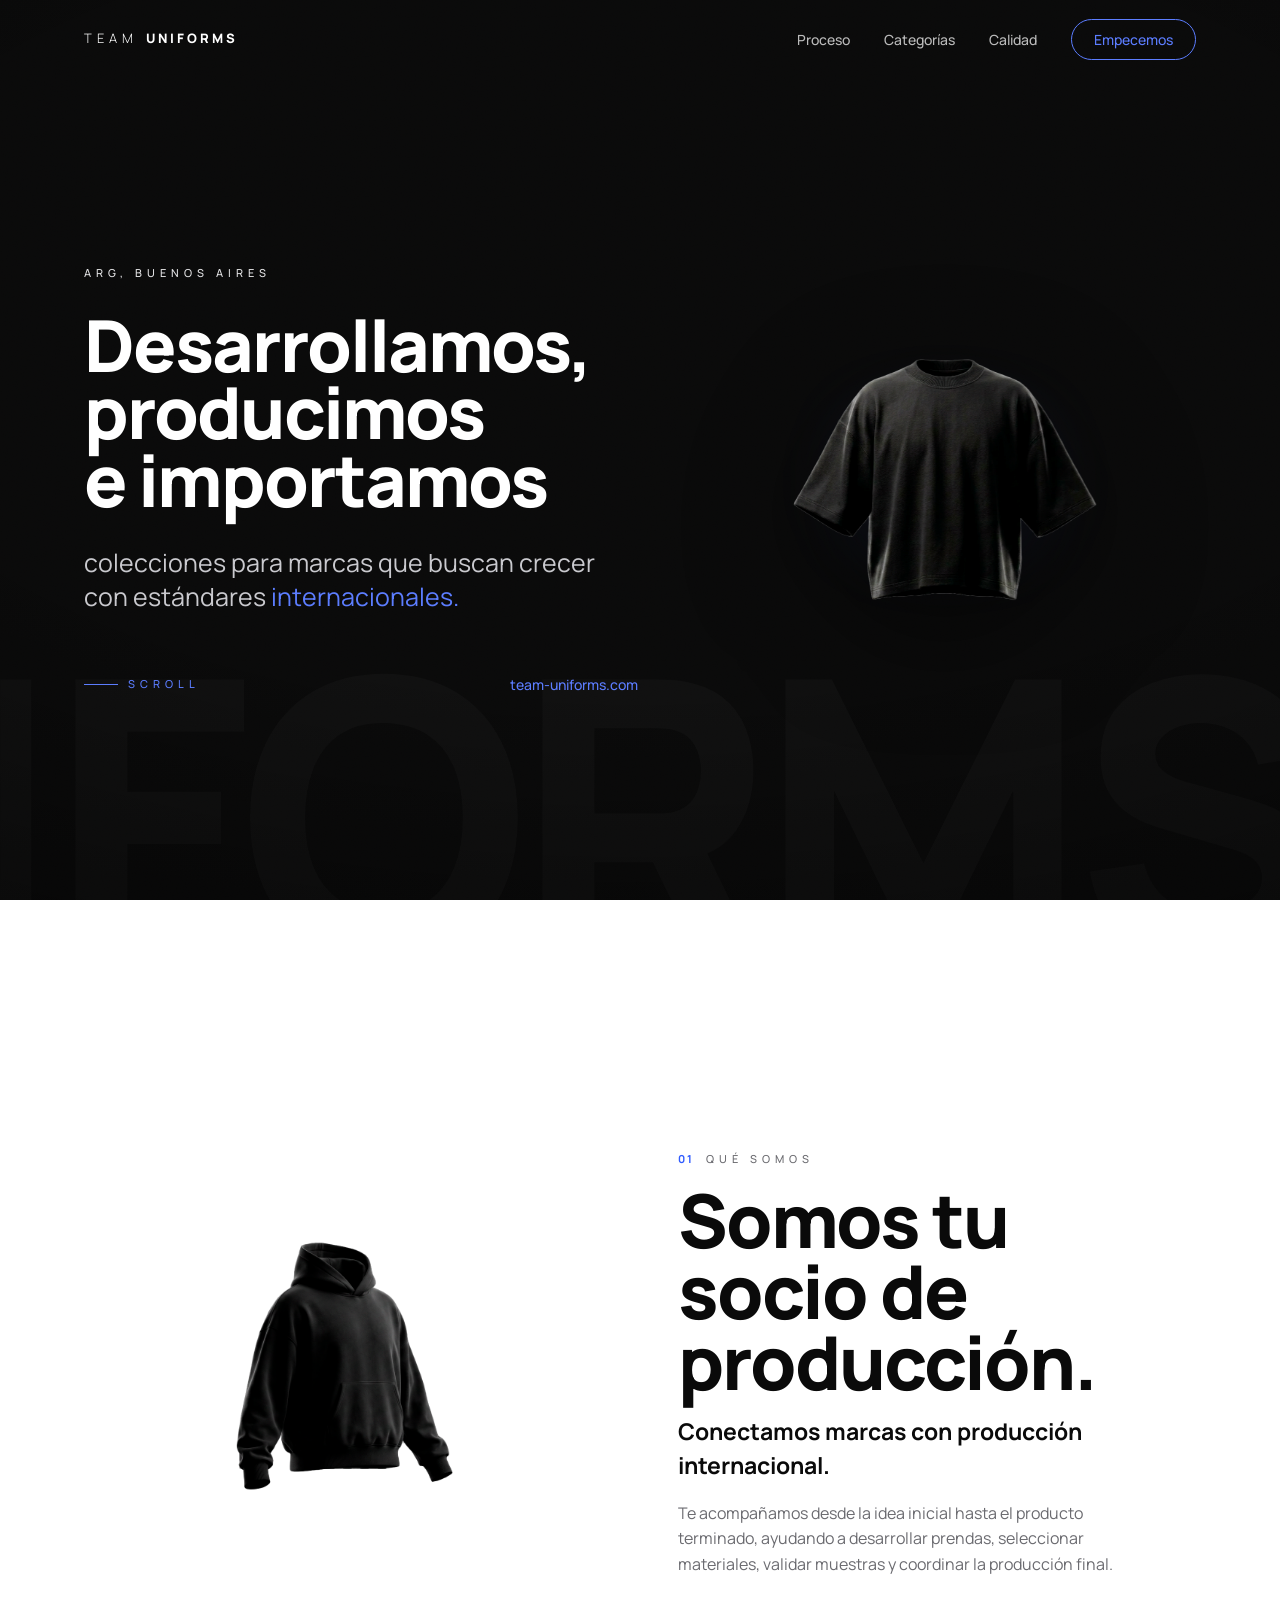
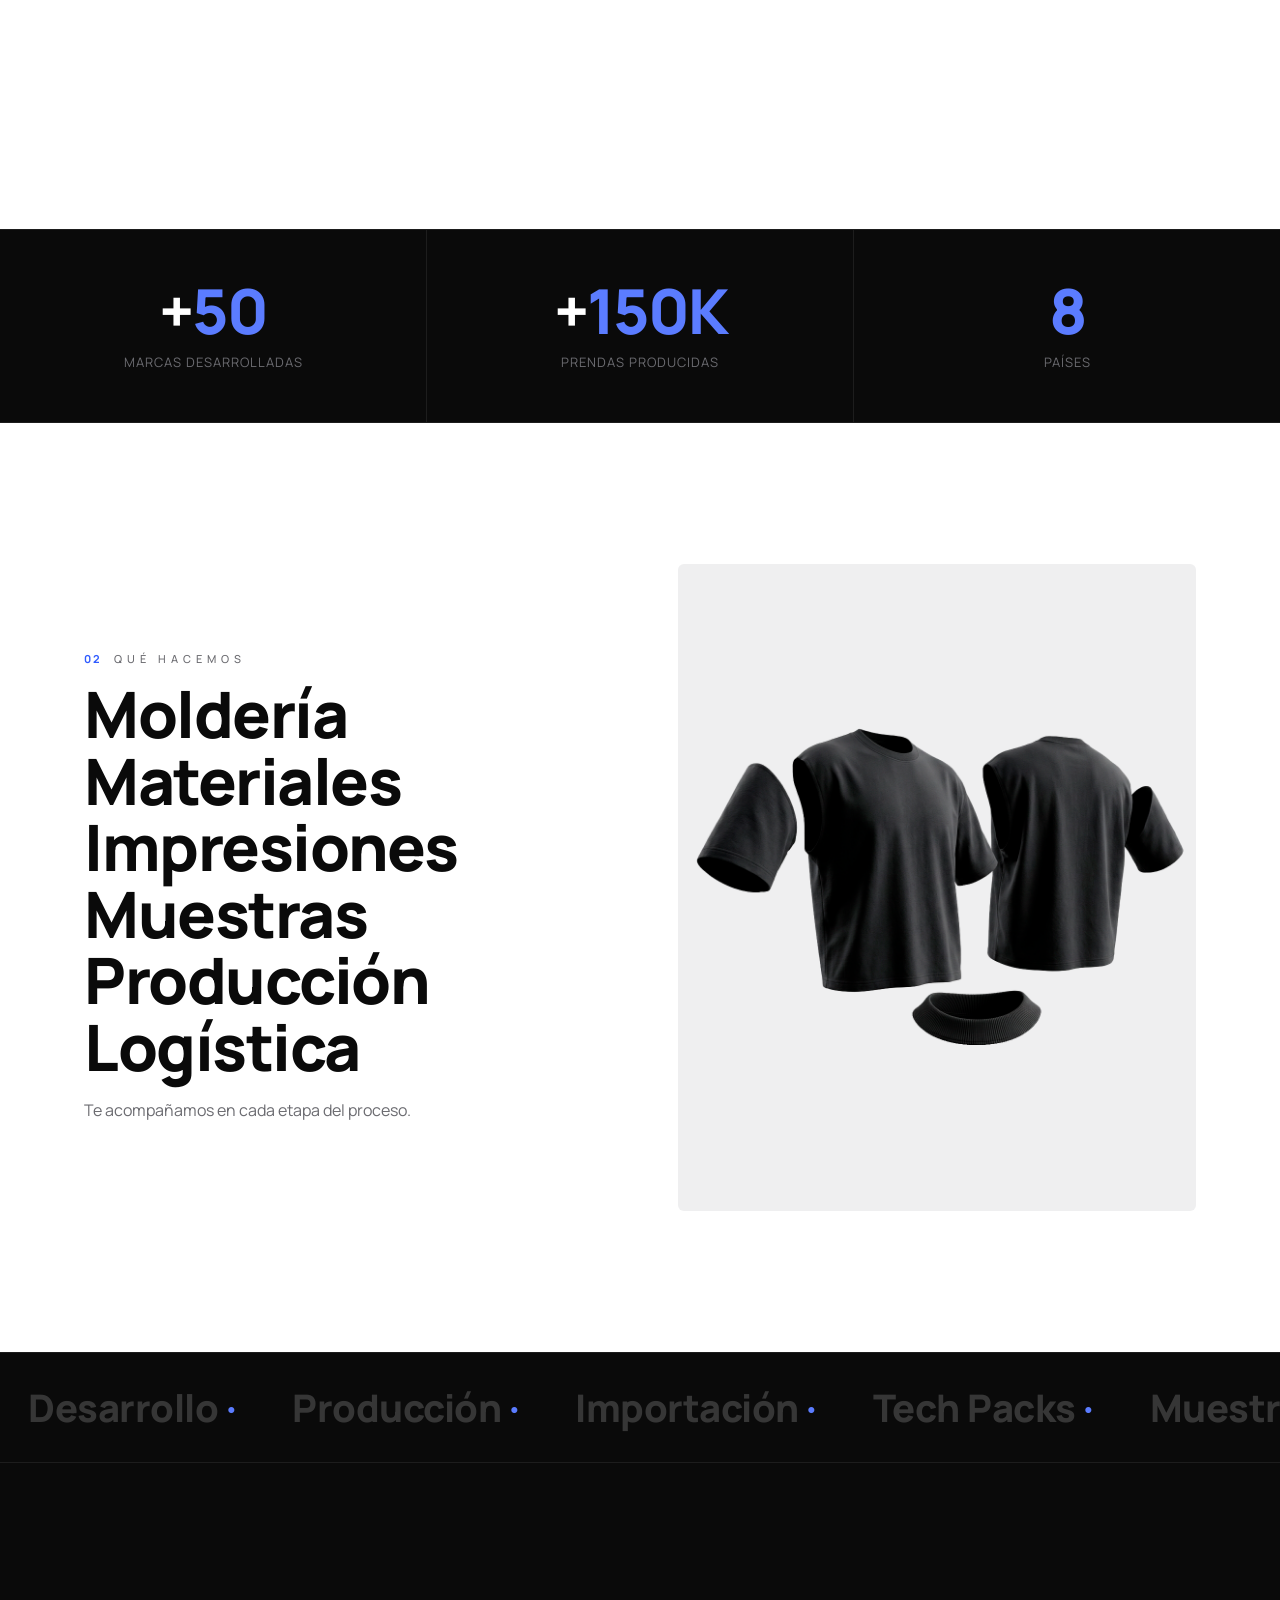
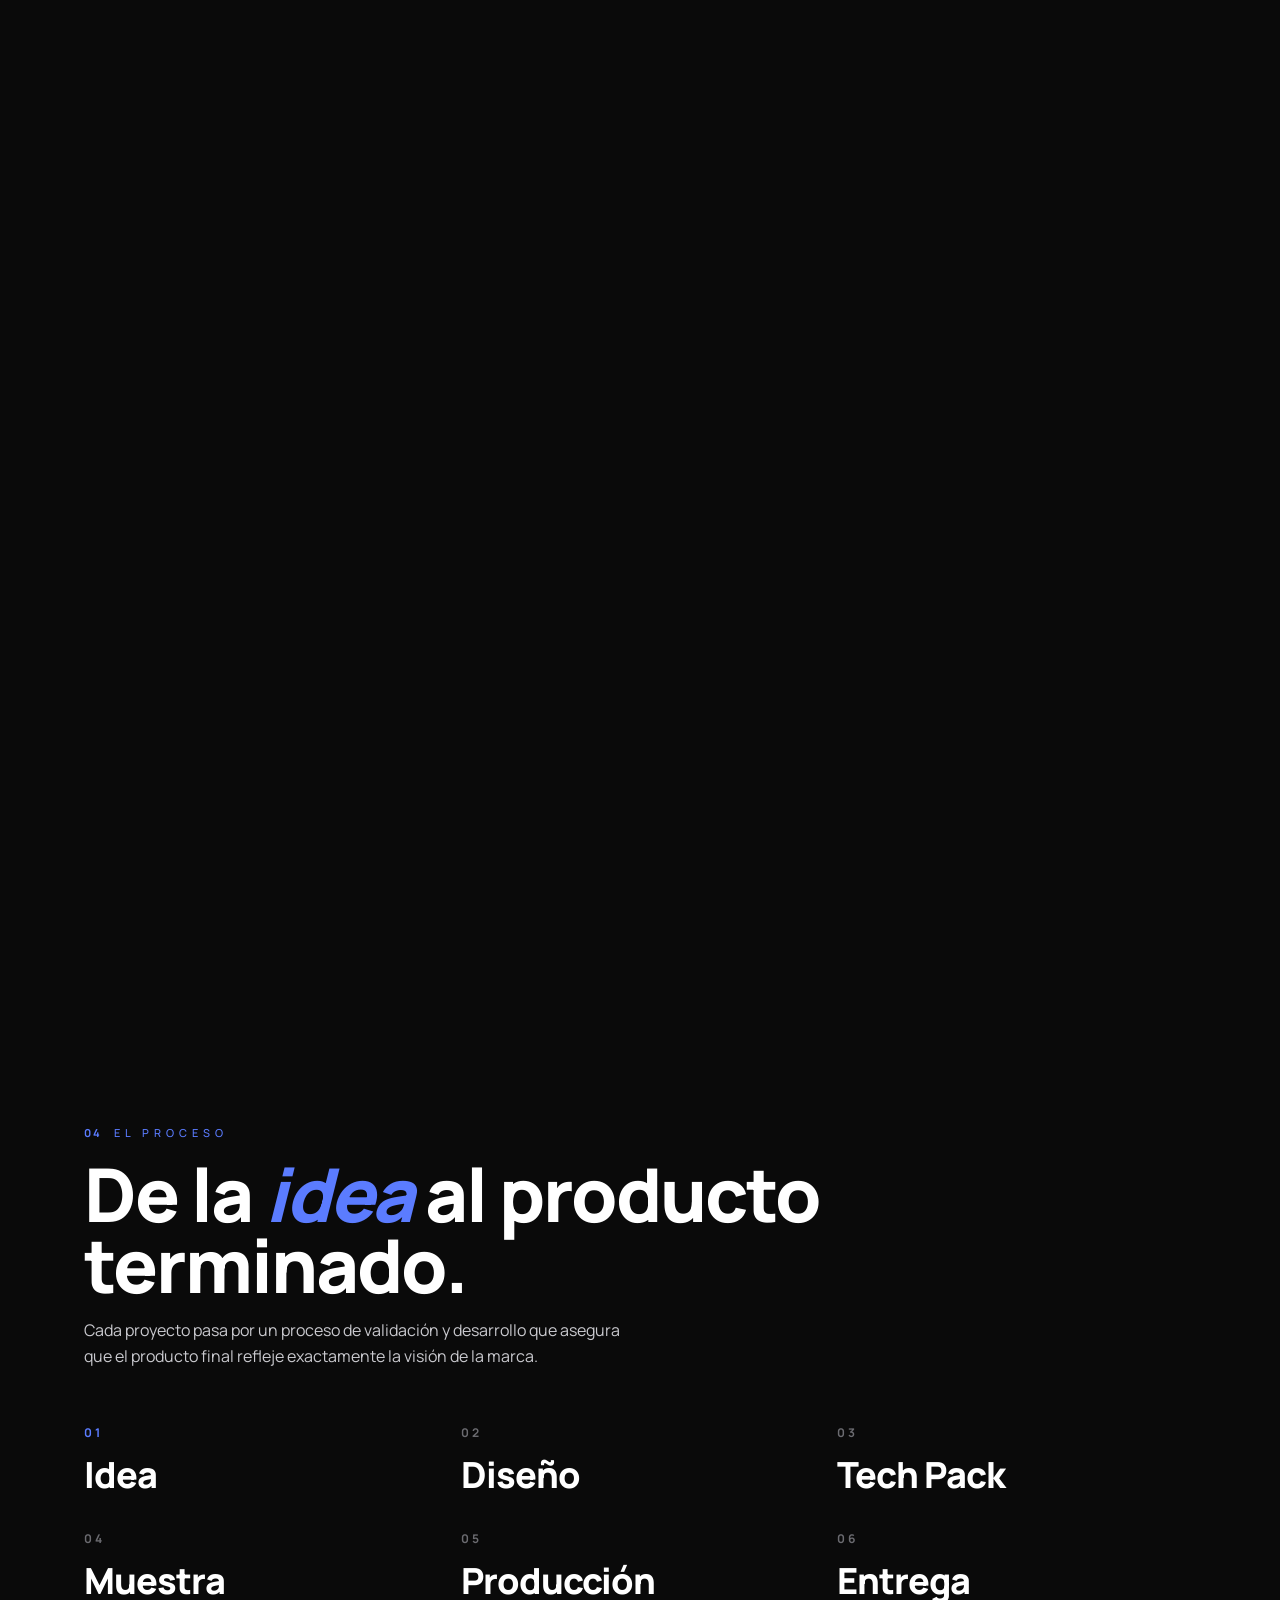
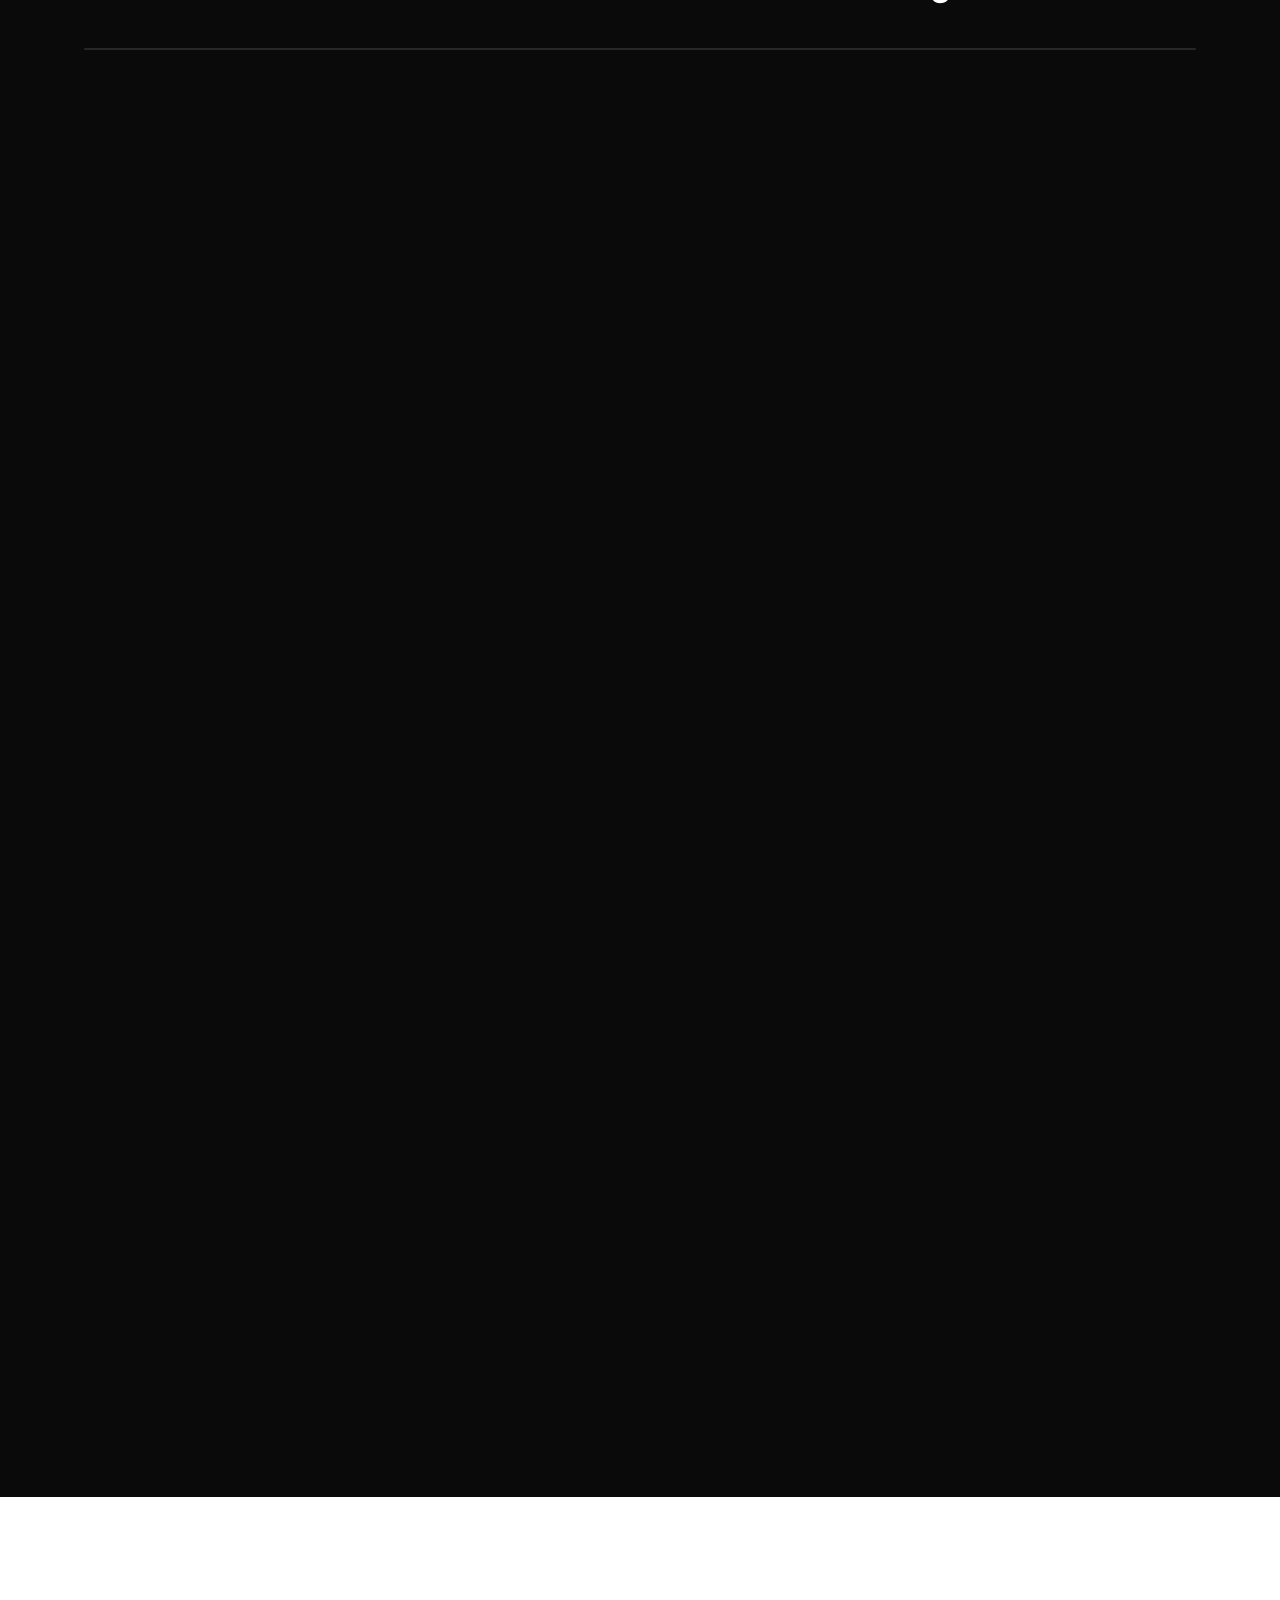
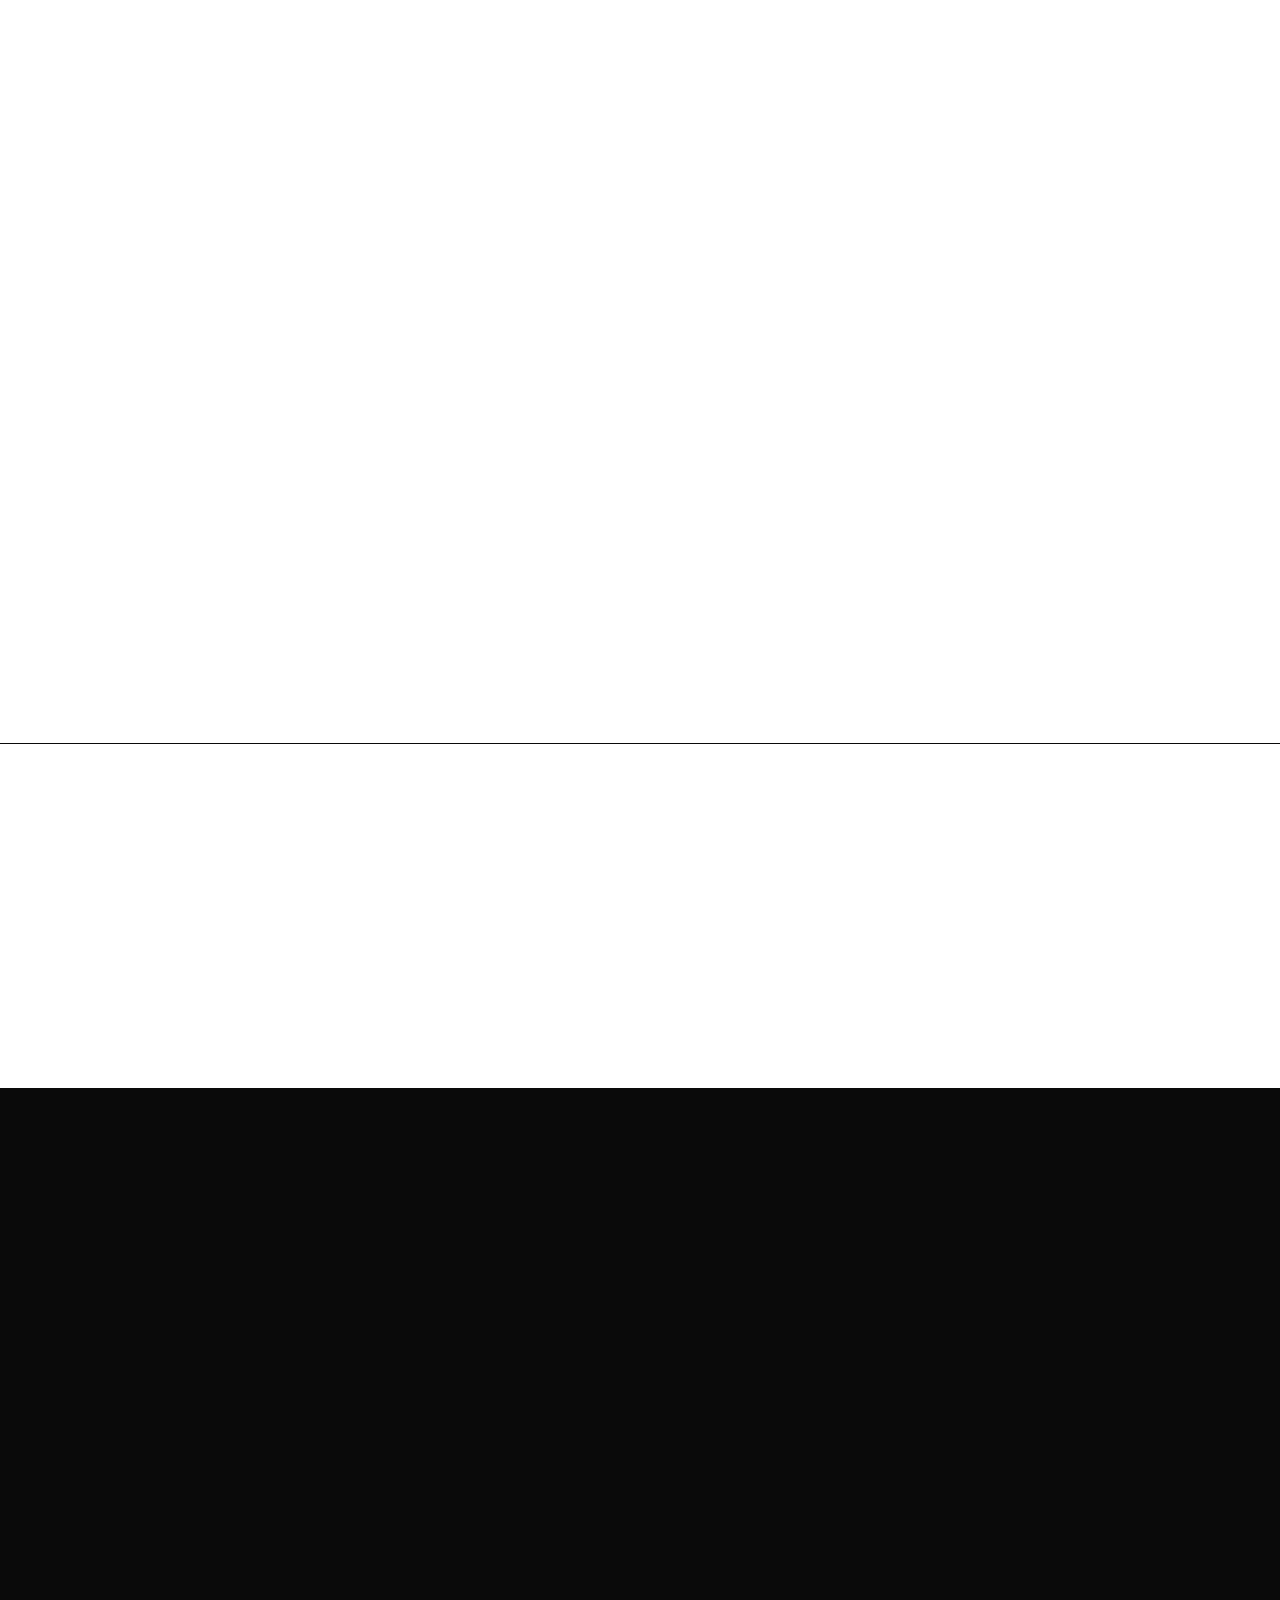
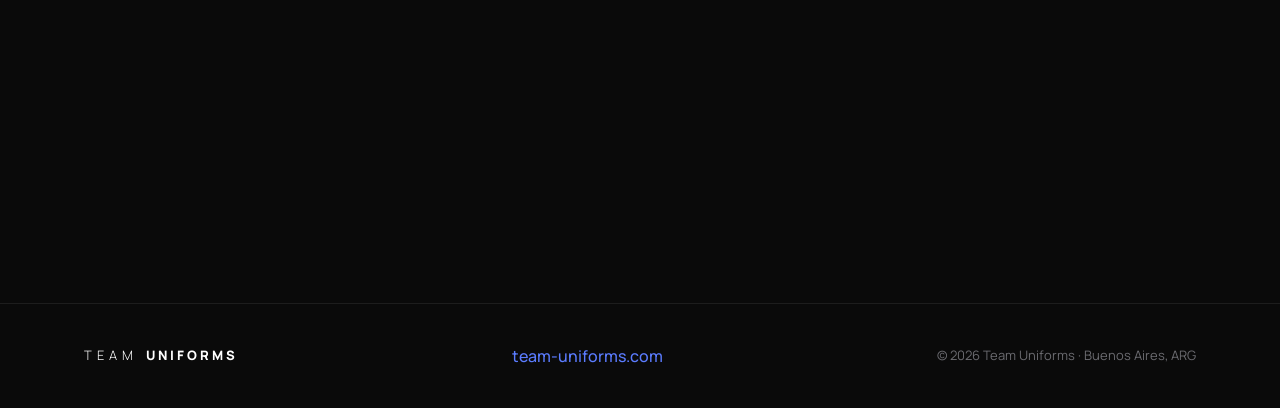
==== index.html @ e7302473 "Hero 2.5D: prenda flotante con tilt sutil + float, saco el video pesado (perf)" ====
<!DOCTYPE html>
<html lang="es">
<head>
  <meta charset="UTF-8">
  <meta name="viewport" content="width=device-width, initial-scale=1.0">
  <title>Team Uniforms — De la idea al producto terminado</title>
  <meta name="description" content="Partner de desarrollo, producción e importación textil para marcas. Convertimos tu idea en un producto terminado, listo para vender. Buenos Aires, ARG.">
  <meta property="og:title" content="Team Uniforms — De la idea al producto terminado">
  <meta property="og:description" content="Desarrollamos, producimos e importamos colecciones para marcas que buscan crecer con estándares internacionales.">
  <meta property="og:type" content="website">
  <meta property="og:url" content="https://team-uniforms.com">
  <meta property="og:image" content="https://team-uniforms.com/assets/og.jpg">
  <link rel="preconnect" href="https://fonts.googleapis.com">
  <link rel="preconnect" href="https://fonts.gstatic.com" crossorigin>
  <link href="https://fonts.googleapis.com/css2?family=Manrope:wght@300;400;500;600;700;800&display=swap" rel="stylesheet">
  <link rel="icon" type="image/svg+xml" href="assets/favicon.svg">
  <link rel="preload" as="image" href="assets/render-web.png" fetchpriority="high">
  <link rel="stylesheet" href="css/styles.css">
</head>
<body>
  <div id="loader">
    <div class="loader-wm"><span>Team <b>Uniforms</b></span></div>
    <div class="loader-line"></div>
  </div>
  <header class="hdr" id="hdr">
    <div class="hdr-in contenedor">
      <a href="#hero" class="logo" data-scroll aria-label="Team Uniforms, inicio">
        <span class="logo-wm">Team <b>Uniforms</b></span>
      </a>
      <nav class="nav-dsk">
        <button data-scroll data-target="#proceso">Proceso</button>
        <button data-scroll data-target="#categorias">Categorías</button>
        <button data-scroll data-target="#calidad">Calidad</button>
        <button class="btn-cta" data-scroll data-target="#contacto">Empecemos</button>
      </nav>
      <button class="burger" id="burger" aria-label="Abrir menú" aria-expanded="false">
        <span></span><span></span>
      </button>
    </div>
    <nav class="nav-mob" id="navMob">
      <button data-scroll data-target="#proceso">Proceso</button>
      <button data-scroll data-target="#categorias">Categorías</button>
      <button data-scroll data-target="#calidad">Calidad</button>
      <button class="btn-cta" data-scroll data-target="#contacto">Empecemos</button>
    </nav>
  </header>
  <main>
    <section id="hero" class="hero">
      <span class="hero-bg-wm" aria-hidden="true">UNIFORMS</span>
      <div class="hero-in contenedor">
        <div class="hero-txt">
          <p class="label hero-cap reveal-hero">ARG, Buenos Aires</p>
          <h1 class="hero-tit">
            <span class="reveal-hero">Desarrollamos,</span>
            <span class="reveal-hero">producimos</span>
            <span class="reveal-hero">e importamos</span>
          </h1>
          <p class="hero-sub reveal-hero">colecciones para marcas que buscan crecer con estándares <span class="acento">internacionales.</span></p>
          <div class="hero-foot reveal-hero">
            <span class="hero-scroll label">Scroll</span>
            <span class="acento hero-web">team-uniforms.com</span>
          </div>
        </div>
        <div class="hero-obj reveal-hero">
          <div class="hero-float">
            <img class="hero-prenda" src="assets/render-web.png" alt="Prenda premium de Team Uniforms suspendida en el espacio" width="1376" height="768" decoding="async">
          </div>
        </div>
      </div>
    </section>

    <section id="socio" class="seccion seccion--blanco bloque cv">
      <div class="contenedor bloque-grid">
        <div class="bloque-img" role="img" aria-label="Buzo hoodie premium en negro" style="background-image:url('assets/hoodie.png');background-color:#fff;background-size:contain;background-repeat:no-repeat;background-position:center"></div>
        <div class="bloque-tx">
          <p class="label label--osc reveal"><span class="sec-num">01</span>Qué somos</p>
          <h2 class="tit-xl reveal">Somos tu socio de producción.</h2>
          <p class="tit-sub reveal">Conectamos marcas con producción internacional.</p>
          <p class="parrafo reveal">Te acompañamos desde la idea inicial hasta el producto terminado, ayudando a desarrollar prendas, seleccionar materiales, validar muestras y coordinar la producción final.</p>
        </div>
      </div>
    </section>

    <section class="stats" aria-label="Nuestros números">
      <div class="stats-in">
        <div class="stat reveal"><p class="stat-n" data-target="50">+<b>0</b></p><p class="stat-d">MARCAS DESARROLLADAS</p></div>
        <div class="stat reveal"><p class="stat-n" data-target="150">+<b>0</b><span class="ss">K</span></p><p class="stat-d">PRENDAS PRODUCIDAS</p></div>
        <div class="stat reveal"><p class="stat-n" data-target="8"><b>0</b></p><p class="stat-d">PAÍSES</p></div>
      </div>
    </section>

    <section id="capacidades" class="seccion seccion--blanco bloque cv">
      <div class="contenedor bloque-grid bloque-grid--inv">
        <div class="bloque-tx">
          <p class="label label--osc reveal"><span class="sec-num">02</span>Qué hacemos</p>
          <ul class="lista-cap reveal">
            <li>Moldería</li><li>Materiales</li><li>Impresiones</li>
            <li>Muestras</li><li>Producción</li><li>Logística</li>
          </ul>
          <p class="parrafo reveal">Te acompañamos en cada etapa del proceso.</p>
        </div>
        <div class="bloque-img" role="img" aria-label="Remera oversize en negro, frente y espalda" style="background-image:url('assets/mockup.png');background-color:#efeff0;background-size:contain;background-repeat:no-repeat;background-position:center"></div>
      </div>
    </section>

    <div class="marquee" aria-hidden="true">
      <div class="marquee-track">
        <span>Desarrollo <b>·</b></span><span>Producción <b>·</b></span><span>Importación <b>·</b></span><span>Tech Packs <b>·</b></span><span>Muestras <b>·</b></span><span>Materiales <b>·</b></span><span>Calidad premium <b>·</b></span>
        <span>Desarrollo <b>·</b></span><span>Producción <b>·</b></span><span>Importación <b>·</b></span><span>Tech Packs <b>·</b></span><span>Muestras <b>·</b></span><span>Materiales <b>·</b></span><span>Calidad premium <b>·</b></span>
      </div>
    </div>

    <section id="problema" class="seccion cv">
      <div class="contenedor">
        <p class="label reveal"><span class="sec-num">03</span>El problema</p>
        <h2 class="tit-xl reveal">Buenas ideas que no encuentran cómo volverse producto.</h2>
        <ul class="lista-prob">
          <li class="reveal">No entienden de moldería</li>
          <li class="reveal">No conocen los materiales adecuados</li>
          <li class="reveal">No saben preparar tech packs</li>
          <li class="reveal">No tienen acceso a producción confiable</li>
          <li class="reveal">No saben validar muestras</li>
          <li class="reveal">No tienen estructura para escalar</li>
        </ul>
        <p class="cierre reveal">Somos el puente entre la <span class="acento">visión creativa</span> y la <span class="acento">ejecución productiva.</span></p>
      </div>
    </section>

    <section id="proceso" class="proceso">
      <div class="proceso-sticky">
        <div class="contenedor">
          <p class="label reveal"><span class="sec-num">04</span>El proceso</p>
          <h2 class="tit-xl">De la <em>idea</em> al producto terminado.</h2>
          <p class="parrafo parrafo--claro">Cada proyecto pasa por un proceso de validación y desarrollo que asegura que el producto final refleje exactamente la visión de la marca.</p>
          <ol class="pasos">
            <li><span class="paso-n acento">01</span> Idea</li>
            <li><span class="paso-n acento">02</span> Diseño</li>
            <li><span class="paso-n acento">03</span> Tech Pack</li>
            <li><span class="paso-n acento">04</span> Muestra</li>
            <li><span class="paso-n acento">05</span> Producción</li>
            <li><span class="paso-n acento">06</span> Entrega</li>
          </ol>
          <div class="progreso"><div class="progreso-barra" id="progBarra"></div></div>
        </div>
      </div>
    </section>

    <section id="categorias" class="seccion seccion--blanco cv">
      <div class="contenedor cat-grid">
        <div class="cat-fotos reveal">
          <div class="cat-img cat-img--grande" role="img" aria-label="Hoodie negro premium" style="background-image:url('assets/hoodie.png');background-color:#fff"></div>
          <div class="cat-img" role="img" aria-label="Remera oversize negra, frente y espalda" style="background-image:url('assets/mockup.png');background-color:#efeff0"></div>
          <div class="cat-img" role="img" aria-label="Remera boxy oversize negra" style="background-image:url('assets/render-web.png');background-color:#fff"></div>
        </div>
        <div class="cat-tx">
          <p class="label label--osc reveal"><span class="sec-num">05</span>Categorías</p>
          <ul class="lista-cat reveal">
            <li>Streetwear</li><li>Sportswear</li><li>Gymwear</li>
            <li>Uniformes</li><li>Merchandising</li><li>Producción personalizada</li>
          </ul>
          <p class="cat-acento acento reveal">Producción sin límite de categorías.</p>
          <p class="parrafo reveal">Trabajamos sobre proyectos existentes o desarrollamos productos desde cero según las necesidades de cada marca.</p>
        </div>
      </div>
    </section>

    <section class="seccion seccion--blanco moq cv">
      <div class="contenedor moq-in">
        <span class="moq-num reveal">120</span>
        <div class="reveal">
          <p class="moq-tit">MOQ flexible</p>
          <p class="parrafo">Unidades mínimas combinables, adaptadas a cada proyecto.</p>
        </div>
      </div>
    </section>

    <section id="calidad" class="seccion cv">
      <div class="contenedor">
        <p class="label reveal"><span class="sec-num">06</span>Calidad</p>
        <h2 class="tit-xl reveal">Producción por estándares internacionales.</h2>
        <ul class="certs">
          <li class="reveal"><span class="cert-n">ISO 9001</span><span class="cert-d">Gestión de calidad</span></li>
          <li class="reveal"><span class="cert-n">ISO 14001</span><span class="cert-d">Gestión ambiental</span></li>
          <li class="reveal"><span class="cert-n">ISO 45001</span><span class="cert-d">Seguridad y salud</span></li>
          <li class="reveal"><span class="cert-n">OEKO-TEX</span><span class="cert-d">Textiles sin sustancias nocivas</span></li>
        </ul>
      </div>
    </section>

    <section id="faq" class="seccion cv">
      <div class="contenedor">
        <p class="label reveal"><span class="sec-num">07</span>Preguntas frecuentes</p>
        <h2 class="tit-xl reveal">Lo que la mayoría nos pregunta.</h2>
        <div class="faq-lista reveal">
          <details class="faq-item">
            <summary>¿Cuál es el mínimo de producción (MOQ)?</summary>
            <p>Trabajamos con un MOQ flexible desde 120 unidades combinables, que adaptamos a las necesidades de cada proyecto. La idea es que puedas arrancar sin sobrestockearte.</p>
          </details>
          <details class="faq-item">
            <summary>¿Trabajan con marcas que recién arrancan?</summary>
            <p>Sí. Acompañamos tanto a marcas existentes que quieren escalar o mejorar sus colecciones, como a proyectos que empiezan desde cero con una idea, una referencia o un sketch.</p>
          </details>
          <details class="faq-item">
            <summary>¿Qué necesito para empezar?</summary>
            <p>Con una idea, una referencia visual o una necesidad alcanza. Nosotros nos encargamos del resto: moldería, selección de materiales, tech packs, desarrollo de muestras y producción final.</p>
          </details>
          <details class="faq-item">
            <summary>¿Dónde producen?</summary>
            <p>Producimos internacionalmente con estándares premium y certificaciones (ISO 9001, 14001, 45001 y OEKO-TEX), coordinando la logística e importación hasta el producto terminado.</p>
          </details>
          <details class="faq-item">
            <summary>¿Cómo es el proceso de trabajo?</summary>
            <p>Seguimos seis etapas validadas: idea, diseño, tech pack, muestra, producción y entrega. En cada una validamos que el producto refleje exactamente la visión de tu marca.</p>
          </details>
        </div>
      </div>
    </section>

    <section id="contacto" class="seccion contacto cv">
      <div class="contenedor contacto-grid">
        <div>
          <p class="label reveal"><span class="sec-num">08</span>Empecemos</p>
          <h2 class="tit-xl reveal">Transformá tu idea en un producto listo para vender.</h2>
          <a class="btn-wa reveal" href="https://wa.me/5492364341337?text=Hola%20Team%20Uniforms%2C%20quiero%20desarrollar%20una%20colecci%C3%B3n." target="_blank" rel="noopener">
            Escribinos por WhatsApp
          </a>
          <div class="contacto-datos reveal">
            <a href="https://instagram.com/teamuniformsarg" target="_blank" rel="noopener">@teamuniformsarg</a>
            <a href="mailto:teamuniformsgroup@gmail.com">teamuniformsgroup@gmail.com</a>
            <span>Buenos Aires, Argentina</span>
          </div>
        </div>
        <form class="form reveal" name="contacto" method="POST" data-netlify="true" netlify-honeypot="bot-field">
          <input type="hidden" name="form-name" value="contacto">
          <p class="oculto"><label>No llenar: <input name="bot-field"></label></p>
          <label>Nombre<input type="text" name="nombre" required></label>
          <label>Marca<input type="text" name="marca"></label>
          <label>Tipo de proyecto
            <select name="proyecto">
              <option>Streetwear</option><option>Sportswear</option><option>Gymwear</option>
              <option>Uniformes</option><option>Merchandising</option><option>Otro</option>
            </select>
          </label>
          <label>Mensaje<textarea name="mensaje" rows="4" required></textarea></label>
          <button type="submit" class="btn-enviar">Enviar consulta</button>
        </form>
      </div>
    </section>
  </main>

  <footer class="footer">
    <div class="contenedor footer-in">
      <span class="logo-wm">Team <b>Uniforms</b></span>
      <span class="footer-web">team-uniforms.com</span>
      <span class="footer-cp">© 2026 Team Uniforms · Buenos Aires, ARG</span>
    </div>
  </footer>
  <a class="wa-float" href="https://wa.me/5492364341337?text=Hola%20Team%20Uniforms%2C%20quiero%20desarrollar%20una%20colecci%C3%B3n." target="_blank" rel="noopener" aria-label="Escribinos por WhatsApp">
    <svg viewBox="0 0 24 24" aria-hidden="true"><path d="M.057 24l1.687-6.163a11.867 11.867 0 01-1.587-5.945C.16 5.335 5.495 0 12.05 0a11.817 11.817 0 018.413 3.488 11.824 11.824 0 013.48 8.414c-.003 6.557-5.338 11.892-11.893 11.892a11.9 11.9 0 01-5.688-1.448L.057 24zm6.597-3.807c1.676.995 3.276 1.591 5.392 1.592 5.448 0 9.886-4.434 9.889-9.885.002-5.462-4.415-9.89-9.881-9.892-5.452 0-9.887 4.434-9.889 9.884a9.86 9.86 0 001.518 5.26l-.999 3.648 3.74-.981zm11.387-5.464c-.074-.124-.272-.198-.57-.347-.297-.149-1.758-.868-2.031-.967-.272-.099-.47-.149-.669.149-.198.297-.768.967-.941 1.165-.173.198-.347.223-.644.074-.297-.149-1.255-.462-2.39-1.475-.883-.788-1.48-1.761-1.653-2.059-.173-.297-.018-.458.13-.606.134-.133.297-.347.446-.521.151-.172.2-.296.3-.495.099-.198.05-.372-.025-.521-.075-.148-.669-1.611-.916-2.206-.242-.579-.487-.501-.669-.51l-.57-.01c-.198 0-.52.074-.792.372s-1.04 1.016-1.04 2.479 1.065 2.876 1.213 3.074c.149.198 2.095 3.2 5.076 4.487.709.306 1.263.489 1.694.626.712.226 1.36.194 1.872.118.571-.085 1.758-.719 2.006-1.413.248-.695.248-1.29.173-1.414z"/></svg>
    <span class="wa-tx">Escribinos</span>
  </a>
  <script src="js/main.js" defer></script>
</body>
</html>
---- css/styles.css ----
:root{
  --negro:#0A0A0A; --negro-2:#111114; --blanco:#FFFFFF; --hueso:#F4F4F5;
  --gris:#6B6B70; --gris-claro:#E5E5E7;
  --acento:#2F5BFF; --acento-2:#5B7CFF;
  --ancho:1240px; --pad:clamp(20px,5vw,72px);
  --t-rapida:.25s; --t-media:.5s;
  --ease:cubic-bezier(.16,1,.3,1);
}
*,*::before,*::after{box-sizing:border-box;margin:0;padding:0}
html{scroll-behavior:smooth;-webkit-text-size-adjust:100%}
body{font-family:'Manrope',system-ui,sans-serif;background:var(--negro);color:var(--blanco);line-height:1.5;overflow-x:hidden;-webkit-font-smoothing:antialiased}
img{max-width:100%;display:block}
a{color:inherit;text-decoration:none}
button{font-family:inherit;cursor:pointer;border:none;background:none}
input,textarea,select{font-family:inherit;font-size:16px}
.contenedor{max-width:var(--ancho);margin:0 auto;padding-left:var(--pad);padding-right:var(--pad)}
.seccion{padding:clamp(72px,11vw,160px) 0;position:relative}
.seccion--blanco{background:var(--blanco);color:var(--negro)}
.label{font-weight:500;font-size:11px;letter-spacing:5px;text-transform:uppercase;color:var(--acento-2)}
.acento{color:var(--acento-2)}
.seccion--blanco .acento{color:var(--acento)}

/* ── grano / textura premium ── */
body::before{content:"";position:fixed;inset:0;z-index:9998;pointer-events:none;opacity:.04;mix-blend-mode:overlay;background-image:url("data:image/svg+xml,%3Csvg xmlns='http://www.w3.org/2000/svg' width='140' height='140'%3E%3Cfilter id='n'%3E%3CfeTurbulence type='fractalNoise' baseFrequency='0.8' numOctaves='3' stitchTiles='stitch'/%3E%3C/filter%3E%3Crect width='100%25' height='100%25' filter='url(%23n)'/%3E%3C/svg%3E")}

/* ── loader / intro de marca ── */
#loader{position:fixed;inset:0;z-index:10000;background:var(--negro);display:flex;align-items:center;justify-content:center;animation:loaderOut .85s var(--ease) 1.3s forwards}
@keyframes loaderOut{to{transform:translateY(-101%);visibility:hidden}}
.loader-wm{overflow:hidden}
.loader-wm span{display:inline-block;font-weight:300;font-size:clamp(15px,3.4vw,26px);letter-spacing:10px;text-transform:uppercase;color:#fff;transform:translateY(110%);animation:wmUp .9s var(--ease) .15s forwards}
.loader-wm b{font-weight:800;letter-spacing:6px}
.loader-line{position:absolute;left:0;bottom:0;height:2px;width:0;background:var(--acento);animation:loadLine 1.1s var(--ease) forwards}
@keyframes wmUp{to{transform:translateY(0)}}
@keyframes loadLine{to{width:100%}}

@media (prefers-reduced-motion: reduce){
  html{scroll-behavior:auto}
  *{animation:none !important;transition:none !important}
  #loader{display:none}
  .loader-wm span{transform:none}
}

/* ── header ── */
.hdr{position:fixed;top:0;left:0;right:0;z-index:1000;transition:background var(--t-rapida),backdrop-filter var(--t-rapida)}
.hdr.sc{background:rgba(10,10,10,.72);backdrop-filter:blur(14px);-webkit-backdrop-filter:blur(14px)}
.hdr-in{height:78px;display:flex;align-items:center;justify-content:space-between}
.logo{display:flex;align-items:center;color:#fff}
.logo-wm{font-weight:300;font-size:13px;letter-spacing:5px;text-transform:uppercase;white-space:nowrap}
.logo-wm b{font-weight:800;letter-spacing:3px}
.nav-dsk{display:flex;align-items:center;gap:34px}
.nav-dsk button{position:relative;color:rgba(255,255,255,.72);font-size:14px;font-weight:500;transition:color var(--t-rapida)}
.nav-dsk button:not(.btn-cta)::after{content:"";position:absolute;left:0;bottom:-5px;width:0;height:1px;background:var(--acento-2);transition:width var(--t-rapida) var(--ease)}
.nav-dsk button:not(.btn-cta):hover{color:#fff}
.nav-dsk button:not(.btn-cta):hover::after{width:100%}
.btn-cta{border:1px solid var(--acento-2);color:var(--acento-2) !important;padding:10px 22px;border-radius:40px;transition:background var(--t-rapida),color var(--t-rapida),box-shadow var(--t-rapida)}
.btn-cta:hover{background:var(--acento-2);color:var(--negro) !important;box-shadow:0 0 28px rgba(91,124,255,.35)}
.burger{display:none;flex-direction:column;gap:5px;padding:6px}
.burger span{width:24px;height:2px;background:#fff;transition:transform var(--t-rapida),opacity var(--t-rapida)}
.burger.open span:nth-child(1){transform:translateY(3.5px) rotate(45deg)}
.burger.open span:nth-child(2){transform:translateY(-3.5px) rotate(-45deg)}
.nav-mob{display:none;flex-direction:column;background:rgba(10,10,10,.97);padding:8px var(--pad) 24px}
.nav-mob.open{display:flex}
.nav-mob button{text-align:left;color:rgba(255,255,255,.85);font-size:17px;font-weight:500;padding:15px 0;border-bottom:1px solid rgba(255,255,255,.08)}
.nav-mob .btn-cta{margin-top:16px;text-align:center;border-bottom:1px solid var(--acento-2)}
@media (max-width:820px){.nav-dsk{display:none}.burger{display:flex}}

/* ── hero ── */
.hero{min-height:100vh;display:flex;align-items:center;background:var(--negro);position:relative;overflow:hidden}
.hero-in{width:100%;padding-top:120px;padding-bottom:60px;display:grid;grid-template-columns:1.05fr .95fr;gap:clamp(24px,5vw,56px);align-items:center}
.hero-cap{color:var(--gris-claro);margin-bottom:30px}
.hero-tit{font-weight:800;font-size:clamp(38px,5.6vw,82px);line-height:.94;letter-spacing:-2px}
.hero-obj{position:relative;display:flex;justify-content:center;align-items:center;perspective:1300px}
.hero-obj::after{content:"";position:absolute;width:78%;height:70%;border-radius:50%;background:radial-gradient(circle,rgba(91,124,255,.18),transparent 65%);filter:blur(22px);z-index:-1}
.hero-float{animation:flotar 7s ease-in-out infinite;will-change:transform}
.hero-prenda{width:100%;max-width:520px;height:auto;display:block;transform-style:preserve-3d;will-change:transform;transition:transform .5s var(--ease);filter:drop-shadow(0 30px 55px rgba(0,0,0,.6))}
@keyframes flotar{0%,100%{transform:translateY(-9px)}50%{transform:translateY(9px)}}
.hero-tit span{display:block}
.hero-sub{font-weight:400;font-size:clamp(16px,2.2vw,25px);color:#c9c9ce;max-width:600px;margin-top:32px;line-height:1.35}
.hero-foot{display:flex;justify-content:space-between;align-items:center;margin-top:60px}
.hero-web{font-weight:500;font-size:14px}
.hero-scroll{display:inline-flex;align-items:center;gap:10px}
.hero-scroll::before{content:"";width:34px;height:1px;background:var(--acento-2);display:inline-block;animation:scrollLine 2s var(--ease) infinite}
@keyframes scrollLine{0%,100%{transform:scaleX(.4);opacity:.4;transform-origin:left}50%{transform:scaleX(1);opacity:1;transform-origin:left}}
.reveal-hero{opacity:0;transform:translateY(32px)}
.reveal-hero.in{opacity:1;transform:none;transition:opacity .9s var(--ease),transform .9s var(--ease)}

/* ── marquee ── */
.marquee{background:var(--negro);border-top:1px solid rgba(255,255,255,.08);border-bottom:1px solid rgba(255,255,255,.08);overflow:hidden;padding:26px 0}
.marquee-track{display:flex;gap:0;width:max-content;animation:marquee 28s linear infinite}
.marquee:hover .marquee-track{animation-play-state:paused}
.marquee span{font-weight:800;font-size:clamp(22px,3vw,38px);letter-spacing:-.5px;color:rgba(255,255,255,.18);padding:0 28px;white-space:nowrap;transition:color var(--t-rapida)}
.marquee span b{color:var(--acento-2);font-weight:800}
@keyframes marquee{to{transform:translateX(-50%)}}

/* ── bloques blancos ── */
.label--osc{color:var(--gris)}
.bloque-grid{display:grid;grid-template-columns:1fr 1fr;gap:clamp(28px,6vw,88px);align-items:center}
.bloque-img{aspect-ratio:4/5;background-size:cover;background-position:center;border-radius:6px;overflow:hidden}
.ph{background:var(--negro-2);color:#3a3a3d;display:flex;align-items:center;justify-content:center;font-size:13px;letter-spacing:1px;font-weight:300;text-align:center}
.tit-xl{font-weight:800;font-size:clamp(36px,5.8vw,82px);line-height:.96;letter-spacing:-2px;margin:16px 0}
.tit-sub{font-weight:700;font-size:clamp(16px,2vw,23px);margin-bottom:18px}
.parrafo{font-weight:400;font-size:16px;line-height:1.6;color:var(--gris);max-width:46ch}
.lista-cap{list-style:none;margin:14px 0 18px}
.lista-cap li{font-weight:800;font-size:clamp(30px,5vw,64px);line-height:1.04;letter-spacing:-1.5px;transition:transform var(--t-rapida) var(--ease),color var(--t-rapida)}
.lista-cap li:hover{transform:translateX(10px);color:var(--acento)}
@media (max-width:760px){.bloque-grid{grid-template-columns:1fr}.bloque-grid--inv .bloque-img{order:-1}}

/* ── problema ── */
.lista-prob{list-style:none;display:grid;grid-template-columns:1fr 1fr;gap:1px;margin:48px 0;background:rgba(255,255,255,.08);border:1px solid rgba(255,255,255,.08)}
.lista-prob li{background:var(--negro);padding:30px 26px;font-weight:500;font-size:clamp(15px,2vw,19px);color:#d6d6db;transition:background var(--t-rapida),color var(--t-rapida)}
.lista-prob li:hover{background:var(--negro-2);color:#fff}
.cierre{font-weight:800;font-size:clamp(28px,4.6vw,56px);line-height:1.08;letter-spacing:-1.5px;max-width:18ch}

@media (max-width:680px){.lista-prob{grid-template-columns:1fr}}

/* ── proceso ── */
.proceso{background:var(--negro);position:relative;height:240vh}
.proceso-sticky{position:sticky;top:0;min-height:100vh;display:flex;align-items:center;padding:80px 0;overflow:hidden}
.proceso em{font-style:italic;color:var(--acento-2)}
.parrafo--claro{color:#c9c9ce;margin:18px 0 0;max-width:54ch}
.pasos{list-style:none;display:grid;grid-template-columns:repeat(3,1fr);gap:28px 18px;margin:54px 0 40px}
.pasos li{font-weight:800;font-size:clamp(20px,3vw,36px);letter-spacing:-1px;display:flex;flex-direction:column;gap:6px;opacity:.32;transition:opacity .45s var(--ease)}
.pasos li.activo{opacity:1}
.paso-n{font-size:12px;font-weight:700;letter-spacing:3px;color:var(--gris)}
.pasos li.activo .paso-n{color:var(--acento-2)}
.progreso{height:2px;background:rgba(255,255,255,.12);border-radius:2px;overflow:hidden}
.progreso-barra{height:100%;width:0;background:var(--acento);border-radius:2px}
@media (max-width:680px){.pasos{grid-template-columns:1fr 1fr}.proceso{height:210vh}}

/* ── categorías ── */
.cat-grid{display:grid;grid-template-columns:1fr 1fr;gap:clamp(28px,6vw,80px);align-items:center}
.cat-fotos{display:grid;grid-template-columns:1fr 1fr;grid-template-rows:1fr 1fr;gap:10px;aspect-ratio:1}
.cat-img{min-height:0;background-size:contain;background-repeat:no-repeat;background-position:center;border-radius:6px;transition:transform var(--t-rapida) var(--ease)}
.cat-img--grande{grid-row:1/3}
.cat-img:hover{transform:translateY(-4px)}
.lista-cat{list-style:none}
.lista-cat li{font-weight:800;font-size:clamp(26px,4.6vw,60px);line-height:1.02;letter-spacing:-1.5px;transition:transform var(--t-rapida) var(--ease),color var(--t-rapida)}
.lista-cat li:hover{transform:translateX(10px);color:var(--acento)}
.cat-acento{font-weight:700;font-size:clamp(18px,2.4vw,27px);margin:22px 0 14px;color:var(--acento)}
.moq{padding-top:0}
.moq-in{display:flex;align-items:center;gap:clamp(20px,5vw,60px);border-top:1px solid var(--gris-claro);padding-top:52px}
.moq-num{font-weight:800;font-size:clamp(72px,13vw,168px);letter-spacing:-5px;line-height:.9}
.moq-tit{font-weight:700;font-size:clamp(20px,3vw,32px)}
@media (max-width:760px){.cat-grid{grid-template-columns:1fr}}

/* ── certificaciones ── */
.certs{list-style:none;display:grid;grid-template-columns:repeat(4,1fr);gap:1px;margin-top:54px;background:rgba(255,255,255,.08);border:1px solid rgba(255,255,255,.08)}
.certs li{background:var(--negro);padding:34px 24px;display:flex;flex-direction:column;gap:10px;transition:background var(--t-rapida)}
.certs li:hover{background:var(--negro-2)}
.cert-n{font-weight:800;font-size:clamp(18px,2.4vw,27px);letter-spacing:-1px}
.cert-d{font-weight:400;font-size:13px;color:var(--gris)}
@media (max-width:760px){.certs{grid-template-columns:1fr 1fr}}

/* ── contacto ── */
.contacto-grid{display:grid;grid-template-columns:1fr 1fr;gap:clamp(32px,6vw,80px)}
.btn-wa{display:inline-flex;align-items:center;gap:10px;background:var(--acento);color:#fff;font-weight:700;padding:17px 32px;border-radius:40px;margin:30px 0;transition:transform var(--t-rapida) var(--ease),box-shadow var(--t-rapida)}
.btn-wa:hover{transform:translateY(-3px);box-shadow:0 14px 40px rgba(47,91,255,.4)}
.contacto-datos{display:flex;flex-direction:column;gap:10px;color:var(--gris);font-size:15px}
.contacto-datos a{transition:color var(--t-rapida)}
.contacto-datos a:hover{color:var(--acento-2)}
.form{display:flex;flex-direction:column;gap:16px}
.form label{display:flex;flex-direction:column;gap:7px;font-size:13px;font-weight:500;color:var(--gris-claro)}
.form input,.form select,.form textarea{background:rgba(255,255,255,.03);border:1px solid rgba(255,255,255,.18);border-radius:8px;padding:13px 15px;color:#fff;transition:border-color var(--t-rapida),background var(--t-rapida)}
.form input:focus,.form select:focus,.form textarea:focus{outline:none;border-color:var(--acento-2);background:rgba(91,124,255,.06)}
.form select option{color:#000}
.oculto{position:absolute;left:-9999px}
.btn-enviar{background:#fff;color:var(--negro);font-weight:700;padding:16px;border-radius:8px;margin-top:6px;transition:transform var(--t-rapida) var(--ease),opacity var(--t-rapida)}
.btn-enviar:hover{transform:translateY(-2px);opacity:.92}

/* ── footer ── */
.footer{background:var(--negro);border-top:1px solid rgba(255,255,255,.08);padding:40px 0}
.footer-in{display:flex;align-items:center;justify-content:space-between;gap:18px;flex-wrap:wrap}
.footer-web{font-weight:500;color:var(--acento-2)}
.footer-cp{font-size:13px;color:var(--gris)}
@media (max-width:760px){.contacto-grid{grid-template-columns:1fr}}

/* ── reveals al scroll ── */
.reveal{opacity:0;transform:translateY(34px);transition:opacity .8s var(--ease),transform .8s var(--ease)}
.reveal.in{opacity:1;transform:none}
@media (prefers-reduced-motion: reduce){.reveal{opacity:1;transform:none}}
.cv{content-visibility:auto;contain-intrinsic-size:auto 700px}

/* ── scrollbar, foco y selección ── */
html{scrollbar-width:thin;scrollbar-color:var(--acento) var(--negro)}
::-webkit-scrollbar{width:9px;height:9px}
::-webkit-scrollbar-track{background:var(--negro)}
::-webkit-scrollbar-thumb{background:var(--acento);border-radius:5px}
::-webkit-scrollbar-thumb:hover{background:var(--acento-2)}
:focus-visible{outline:2px solid var(--acento-2);outline-offset:3px;border-radius:2px}
::selection{background:var(--acento);color:#fff}

/* ── nav activo (scrollspy) ── */
.nav-dsk button.activo:not(.btn-cta){color:#fff}
.nav-dsk button.activo:not(.btn-cta)::after{width:100%}

/* ── numeración editorial ── */
.sec-num{font-weight:700;font-size:11px;letter-spacing:2px;color:var(--acento-2);margin-right:12px}
.seccion--blanco .sec-num{color:var(--acento)}

/* ── hero con profundidad ── */
.hero-bg-wm{position:absolute;right:-3%;bottom:-7%;font-weight:800;font-size:clamp(120px,30vw,440px);letter-spacing:-14px;line-height:.8;color:rgba(255,255,255,.022);pointer-events:none;user-select:none;z-index:0;white-space:nowrap}
.hero::after{content:"";position:absolute;inset:0;pointer-events:none;z-index:0;background:radial-gradient(130% 90% at 50% 35%,transparent 45%,rgba(0,0,0,.55) 100%)}
.hero-in{position:relative;z-index:2}
@media (max-width:820px){
  .hero{min-height:auto}
  .hero-in{grid-template-columns:1fr;gap:18px;padding-top:110px;padding-bottom:56px}
  .hero-obj{order:-1}
  .hero-prenda{max-width:min(74vw,360px);margin:0 auto}
  .hero-tit{font-size:clamp(40px,11vw,72px)}
}
@media (prefers-reduced-motion: reduce){.hero-float{animation:none}}

/* ── banda de confianza / stats ── */
.stats{background:var(--negro);border-top:1px solid rgba(255,255,255,.08);border-bottom:1px solid rgba(255,255,255,.08)}
.stats-in{display:grid;grid-template-columns:repeat(3,1fr);gap:1px;background:rgba(255,255,255,.08)}
.stat{background:var(--negro);padding:clamp(28px,4.5vw,50px) 24px;text-align:center;transition:background var(--t-rapida)}
.stat:hover{background:var(--negro-2)}
.stat-n{font-weight:800;font-size:clamp(34px,5vw,62px);letter-spacing:-2px;line-height:1}
.stat-n b,.stat-n .ss{color:var(--acento-2);font-weight:800}
.stat-d{font-weight:400;font-size:13px;color:var(--gris);margin-top:11px;letter-spacing:1px}
@media (max-width:680px){.stats-in{grid-template-columns:1fr}}

/* ── faq ── */
.faq-lista{margin-top:48px;border-top:1px solid rgba(255,255,255,.1)}
.faq-item{border-bottom:1px solid rgba(255,255,255,.1)}
.faq-item summary{list-style:none;cursor:pointer;padding:28px 0;display:flex;justify-content:space-between;align-items:center;gap:24px;font-weight:700;font-size:clamp(17px,2.4vw,25px);letter-spacing:-.5px;transition:color var(--t-rapida)}
.faq-item summary::-webkit-details-marker{display:none}
.faq-item summary:hover{color:var(--acento-2)}
.faq-item summary::after{content:"+";font-weight:300;color:var(--acento-2);font-size:30px;transition:transform var(--t-rapida) var(--ease)}
.faq-item[open] summary::after{transform:rotate(45deg)}
.faq-item p{color:var(--gris);font-size:16px;line-height:1.65;max-width:64ch;padding:0 0 28px}

/* ── botón flotante de WhatsApp ── */
.wa-float{position:fixed;right:clamp(16px,3vw,30px);bottom:clamp(16px,3vw,30px);z-index:900;display:flex;align-items:center;justify-content:center;gap:11px;width:60px;height:60px;padding:0;border-radius:40px;background:#25D366;color:#fff;box-shadow:0 12px 34px rgba(0,0,0,.4);opacity:0;transform:translateY(22px) scale(.85);pointer-events:none;overflow:hidden;white-space:nowrap;transition:opacity .35s var(--ease),transform .35s var(--ease),box-shadow .25s,width .35s var(--ease)}
.wa-float.visible{opacity:1;transform:none;pointer-events:auto}
.wa-float svg{width:30px;height:30px;fill:#fff;flex:none}
.wa-float .wa-tx{font-weight:700;font-size:15px;opacity:0;width:0;overflow:hidden;transition:opacity .25s,width .3s var(--ease)}
.wa-float:hover{width:210px;transform:translateY(-3px);box-shadow:0 18px 44px rgba(37,211,102,.5)}
.wa-float:hover .wa-tx{opacity:1;width:auto}
@media (max-width:560px){.wa-float{width:56px;height:56px}.wa-float svg{width:28px;height:28px}.wa-float:hover{width:56px}.wa-float:hover .wa-tx{opacity:0;width:0}}
@media (prefers-reduced-motion: reduce){.wa-float{transition:opacity .2s}.wa-float:hover{width:60px}}
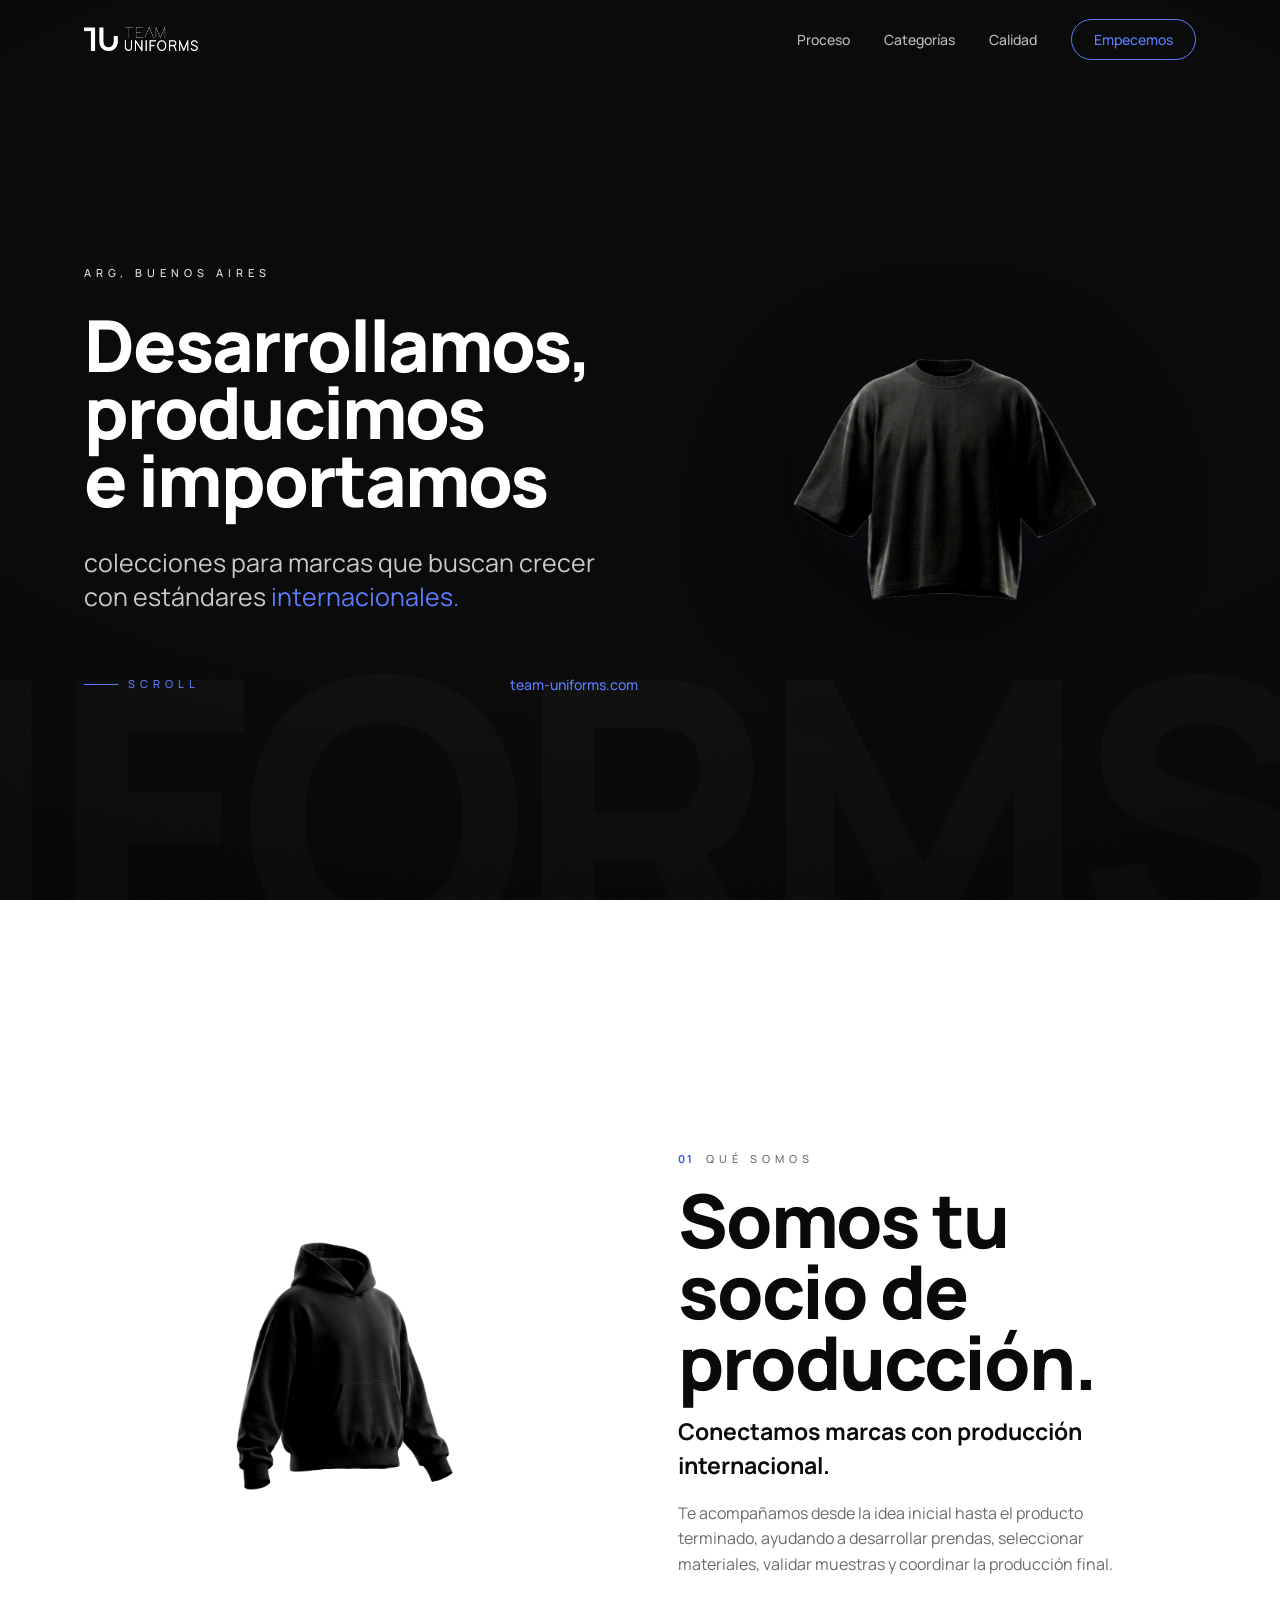
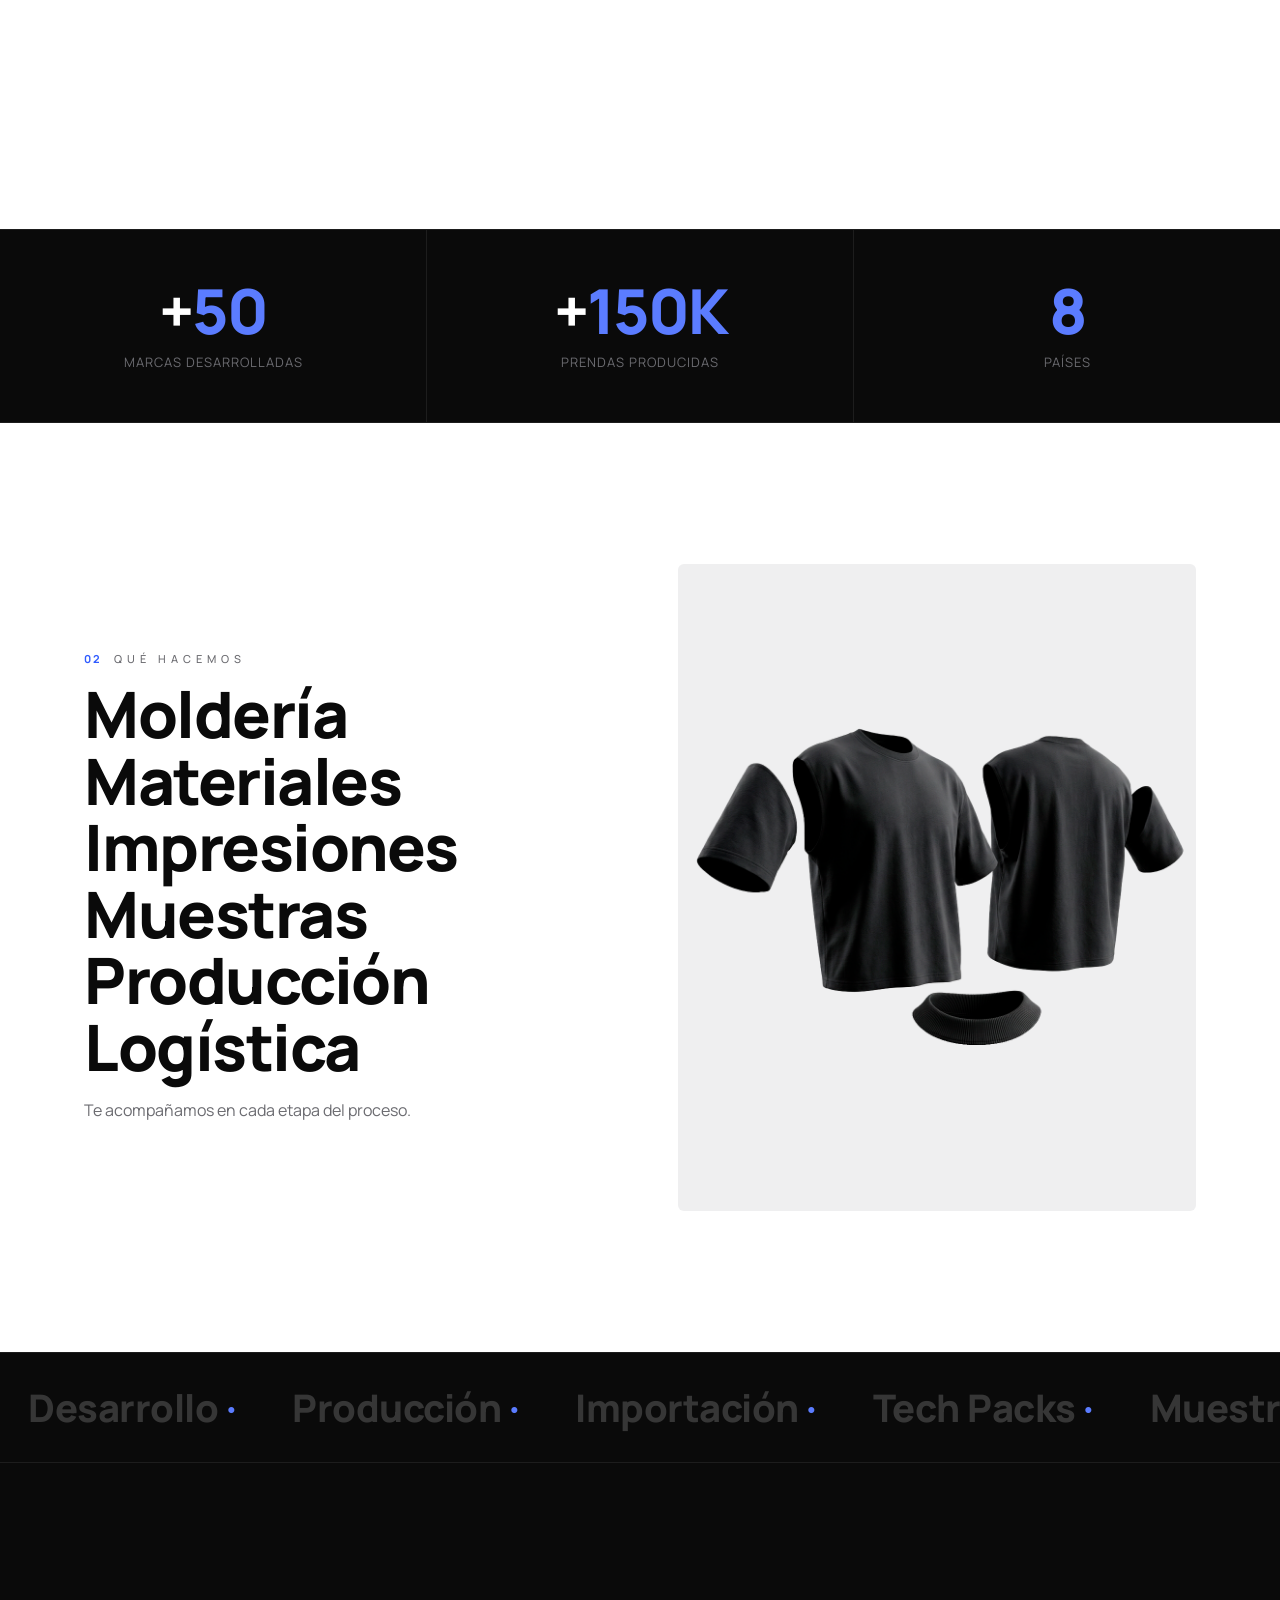
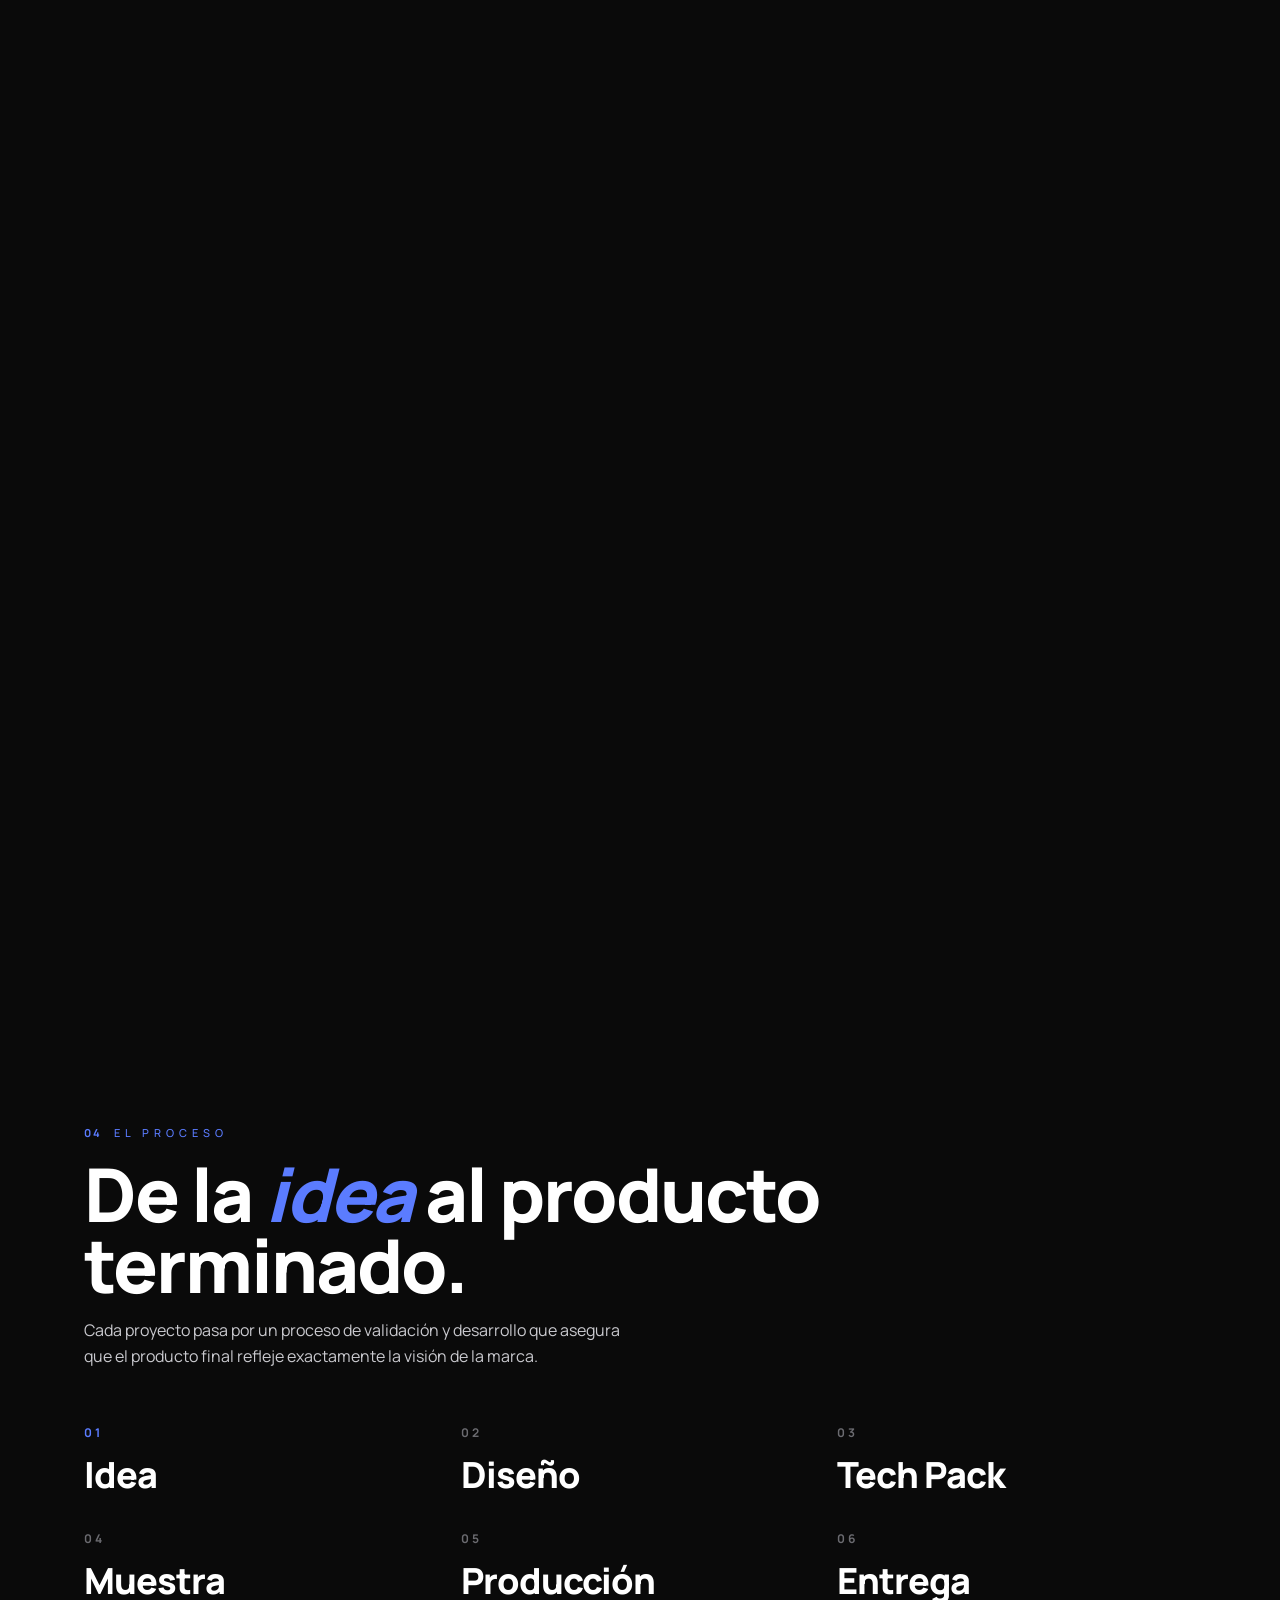
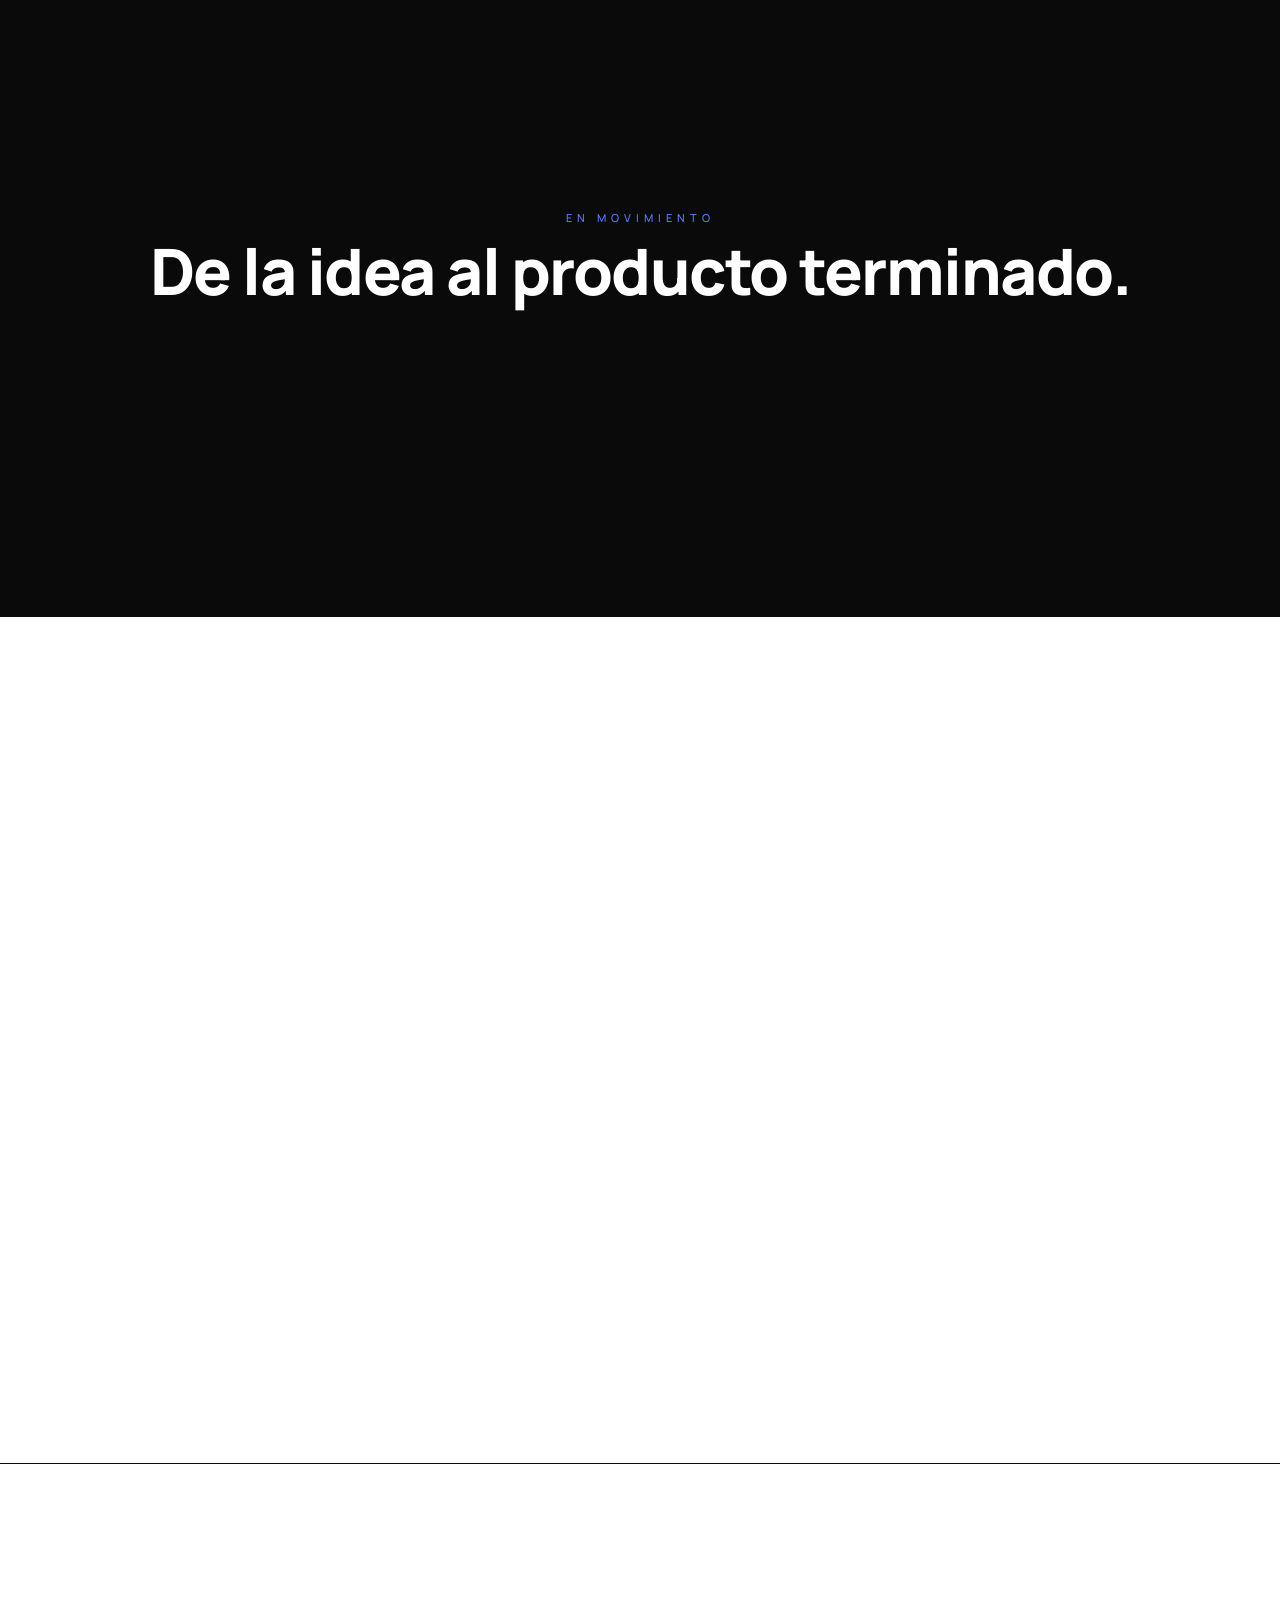
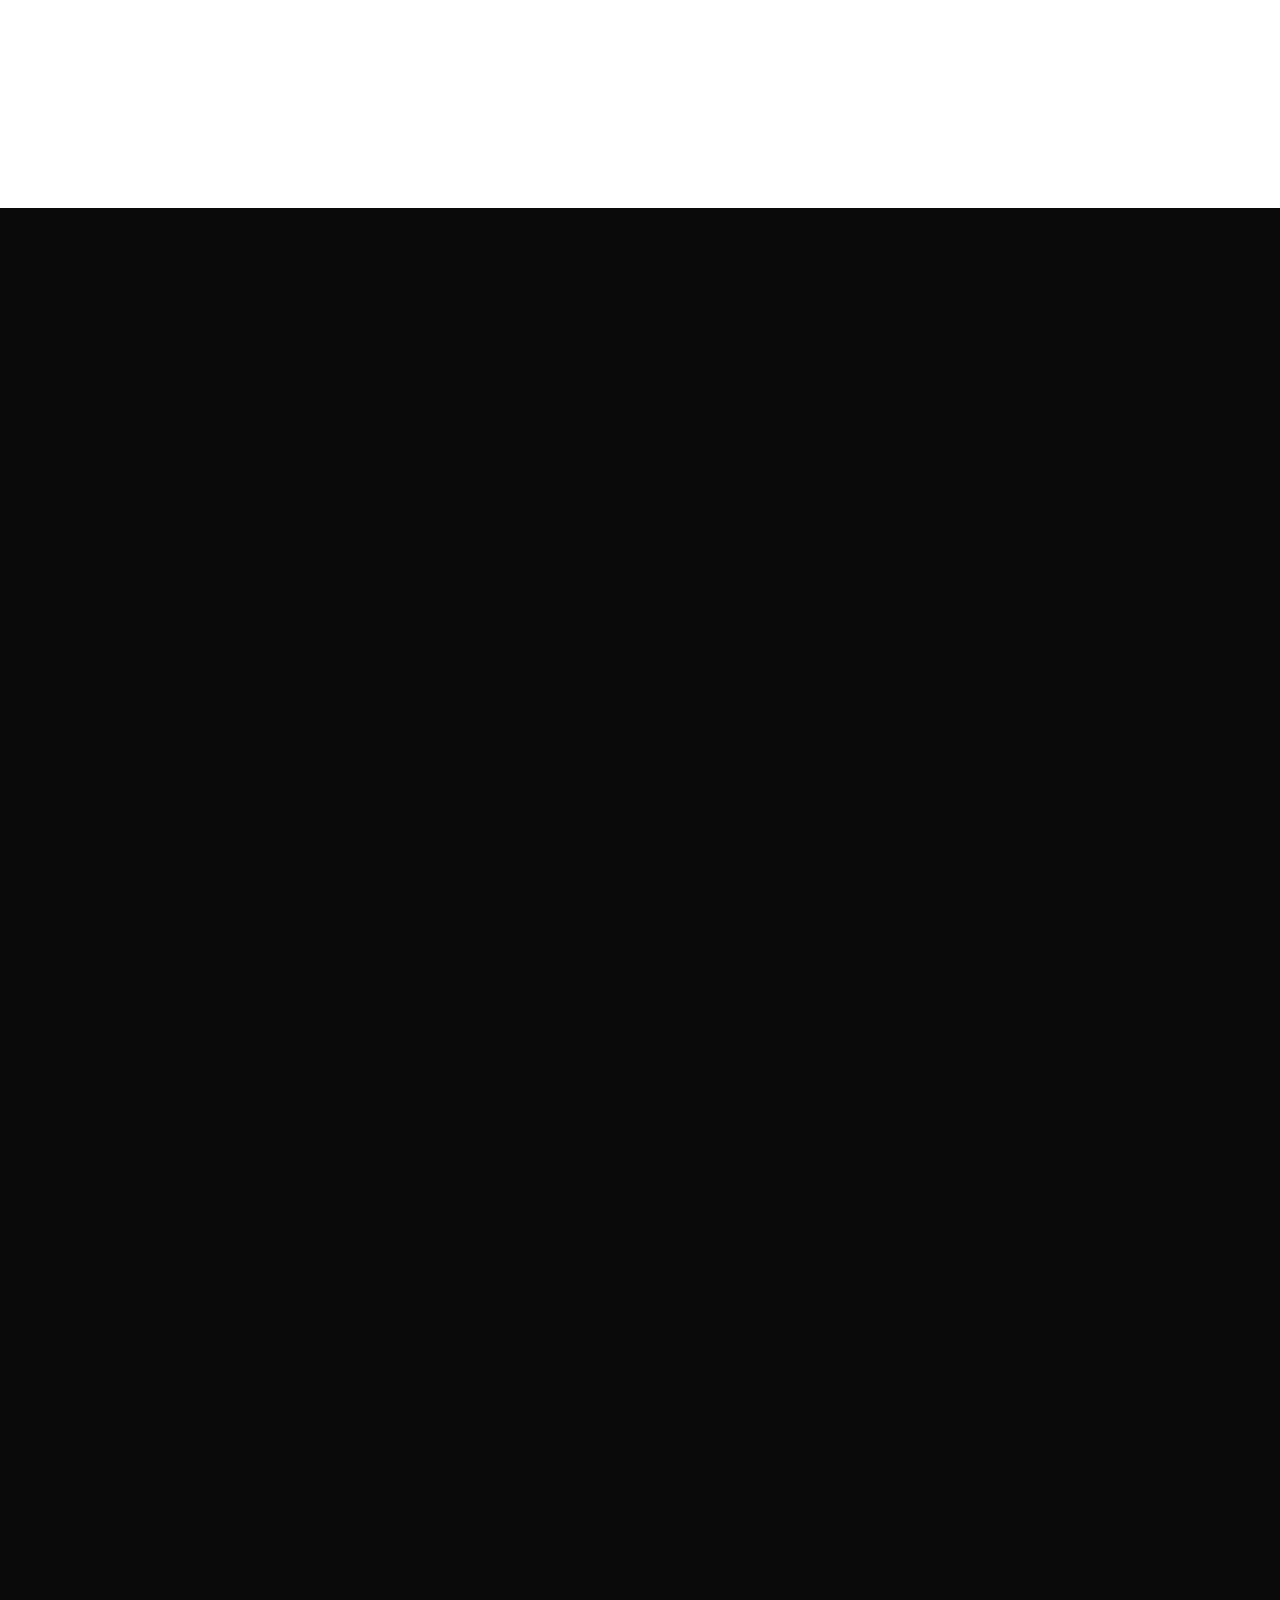
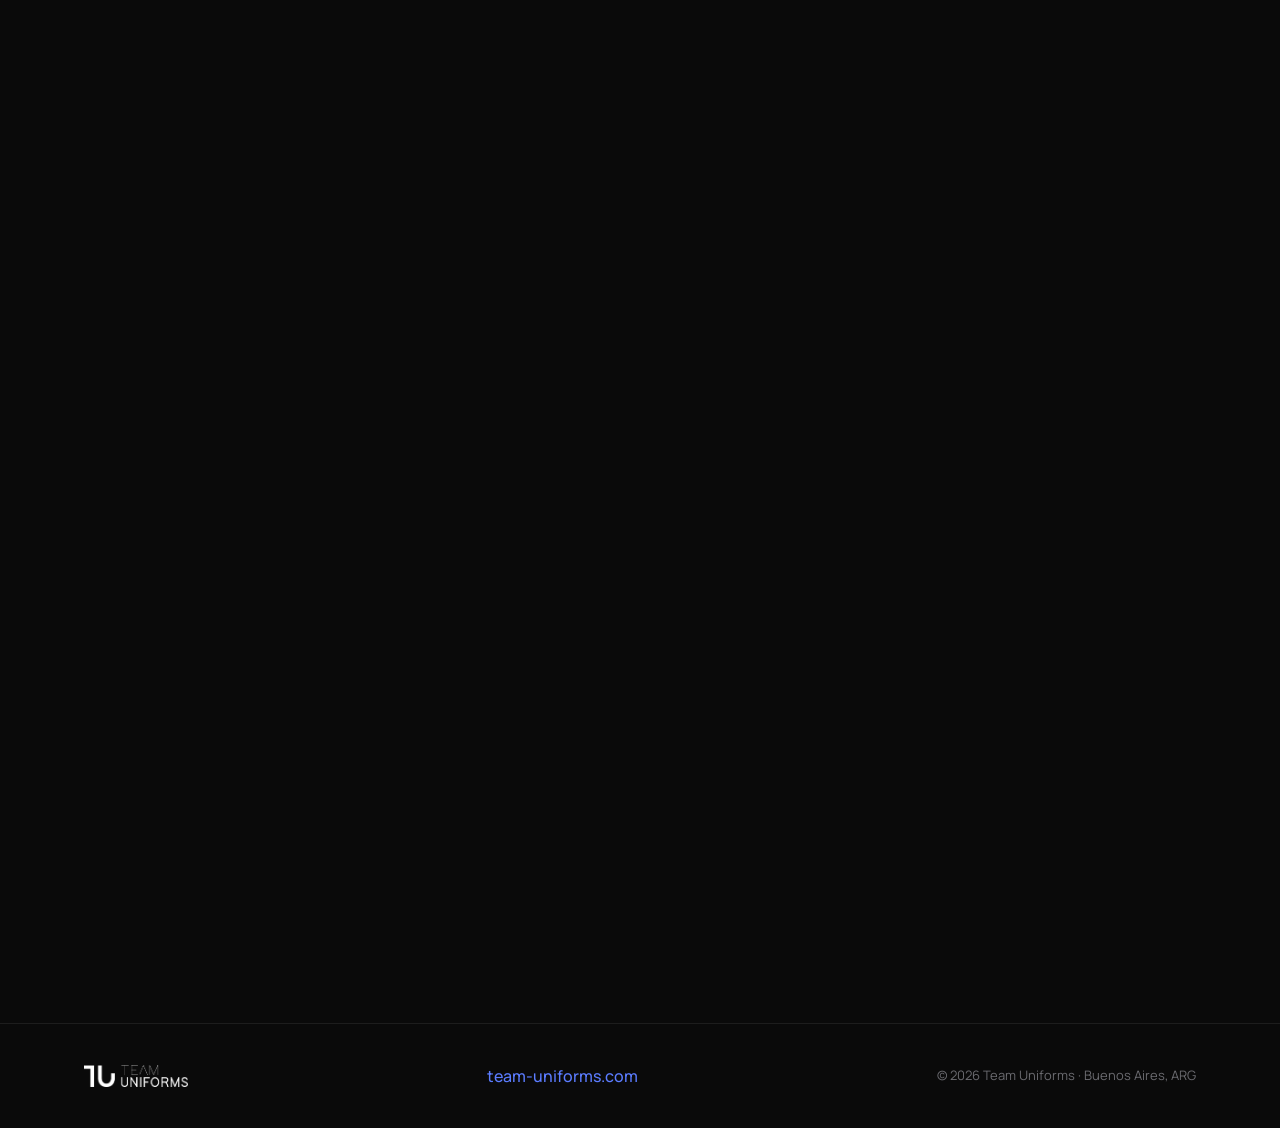
==== commit c129e0dd: "Logo real en header/loader/footer + seccion de video full-width lazy-load" ====
--- a/index.html
+++ b/index.html
@@ -19,13 +19,13 @@
 </head>
 <body>
   <div id="loader">
-    <div class="loader-wm"><span>Team <b>Uniforms</b></span></div>
+    <div class="loader-wm"><img class="loader-logo" src="assets/logo-blanco.png" alt="Team Uniforms" width="454" height="96"></div>
     <div class="loader-line"></div>
   </div>
   <header class="hdr" id="hdr">
     <div class="hdr-in contenedor">
       <a href="#hero" class="logo" data-scroll aria-label="Team Uniforms, inicio">
-        <span class="logo-wm">Team <b>Uniforms</b></span>
+        <img class="logo-img" src="assets/logo-blanco.png" alt="Team Uniforms" width="454" height="96">
       </a>
       <nav class="nav-dsk">
         <button data-scroll data-target="#proceso">Proceso</button>
@@ -145,6 +145,14 @@
       </div>
     </section>
 
+    <section class="video-sec" aria-label="Team Uniforms en movimiento">
+      <video class="video-sec-v" muted loop playsinline preload="none" data-src="assets/hero.mp4"></video>
+      <div class="video-sec-tx">
+        <p class="label reveal">En movimiento</p>
+        <h2 class="video-sec-tit reveal">De la idea al producto terminado.</h2>
+      </div>
+    </section>
+
     <section id="categorias" class="seccion seccion--blanco cv">
       <div class="contenedor cat-grid">
         <div class="cat-fotos reveal">
@@ -250,7 +258,7 @@
 
   <footer class="footer">
     <div class="contenedor footer-in">
-      <span class="logo-wm">Team <b>Uniforms</b></span>
+      <img class="logo-img footer-logo" src="assets/logo-blanco.png" alt="Team Uniforms" width="454" height="96">
       <span class="footer-web">team-uniforms.com</span>
       <span class="footer-cp">© 2026 Team Uniforms · Buenos Aires, ARG</span>
     </div>
--- a/css/styles.css
+++ b/css/styles.css
@@ -239,3 +239,16 @@
 .wa-float:hover .wa-tx{opacity:1;width:auto}
 @media (max-width:560px){.wa-float{width:56px;height:56px}.wa-float svg{width:28px;height:28px}.wa-float:hover{width:56px}.wa-float:hover .wa-tx{opacity:0;width:0}}
 @media (prefers-reduced-motion: reduce){.wa-float{transition:opacity .2s}.wa-float:hover{width:60px}}
+
+/* ── logo ── */
+.logo-img{height:24px;width:auto;display:block}
+.footer-logo{height:22px}
+.loader-logo{display:block;width:clamp(190px,42vw,300px);height:auto;transform:translateY(110%);animation:wmUp .9s var(--ease) .15s forwards}
+@media (prefers-reduced-motion: reduce){.loader-logo{transform:none;animation:none}}
+
+/* ── sección de video (franja full-width, lazy) ── */
+.video-sec{position:relative;height:clamp(420px,80vh,820px);background:var(--negro);overflow:hidden;display:flex;align-items:center;justify-content:center}
+.video-sec-v{position:absolute;inset:0;width:100%;height:100%;object-fit:cover;z-index:0}
+.video-sec::after{content:"";position:absolute;inset:0;z-index:1;background:linear-gradient(rgba(10,10,10,.32),rgba(10,10,10,.58));pointer-events:none}
+.video-sec-tx{position:relative;z-index:2;text-align:center;padding:0 var(--pad)}
+.video-sec-tit{font-weight:800;font-size:clamp(28px,5vw,64px);letter-spacing:-1.5px;line-height:1.04;margin-top:12px}
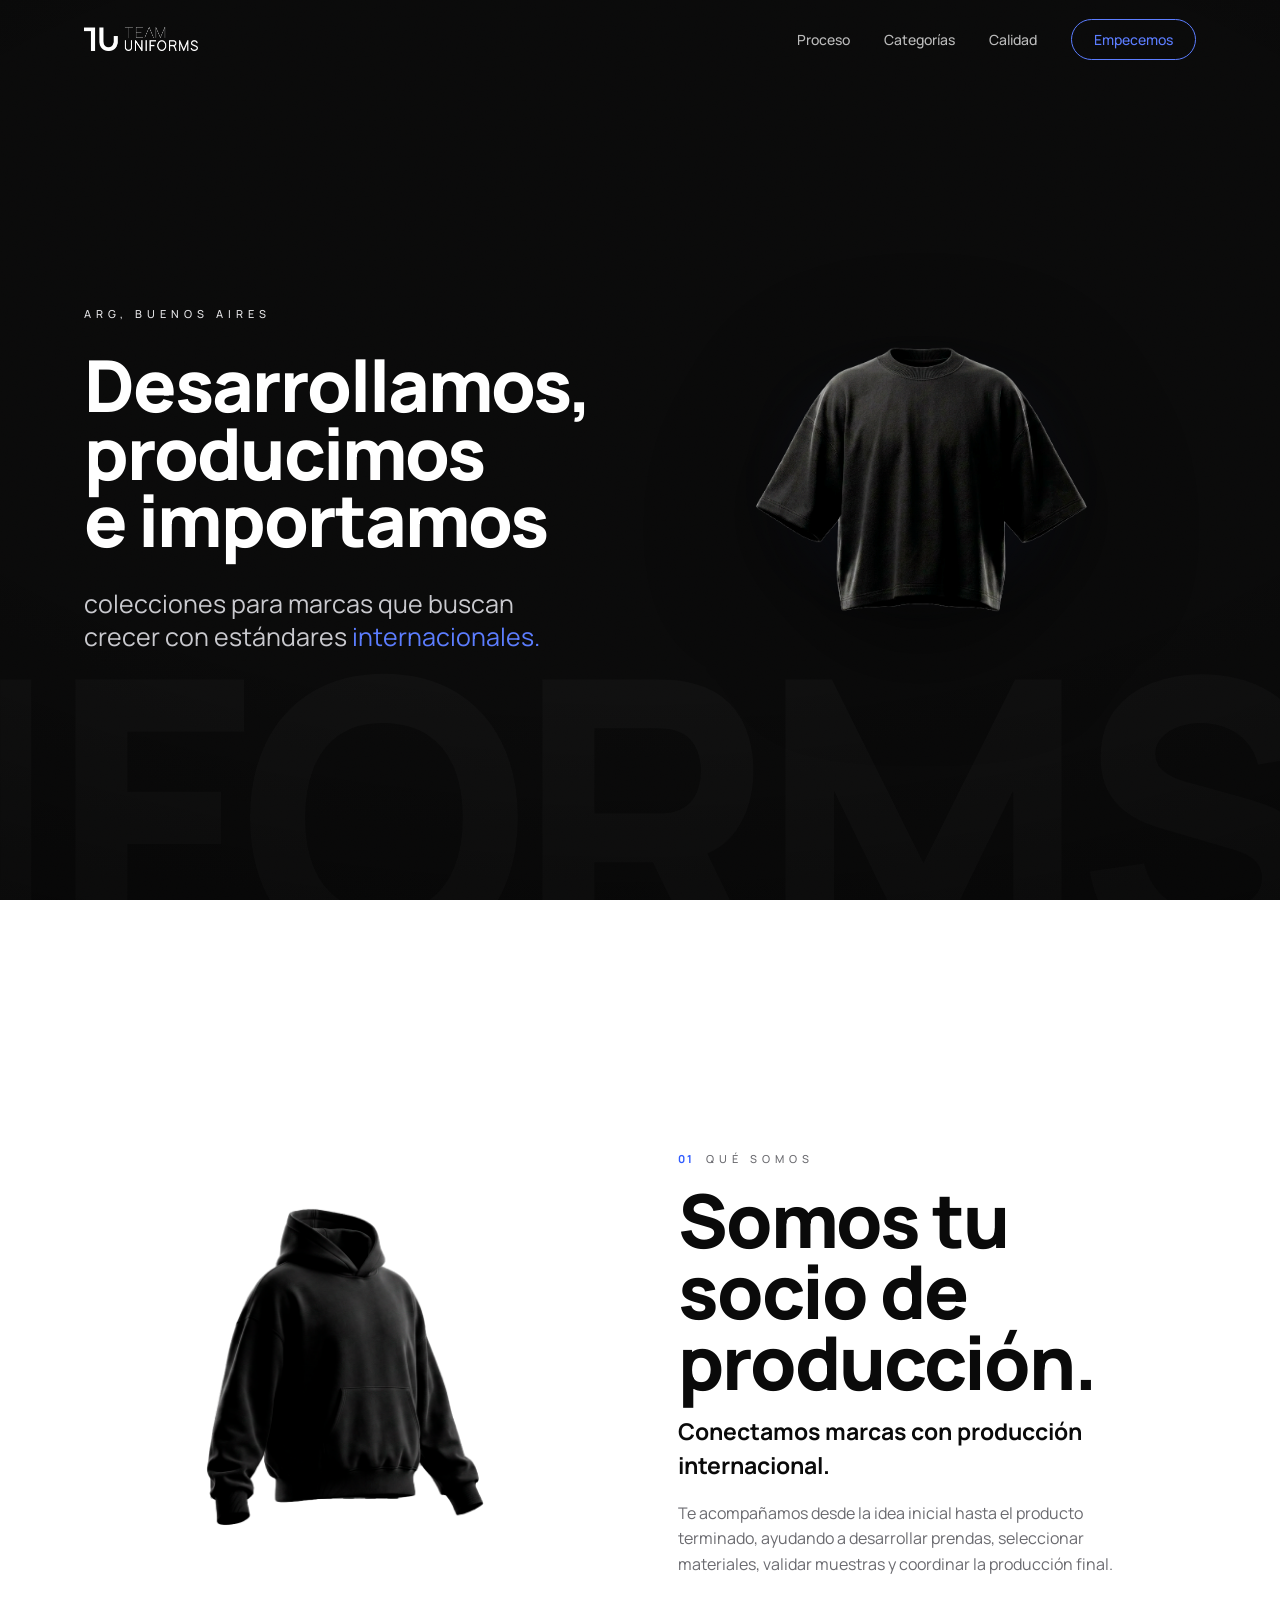
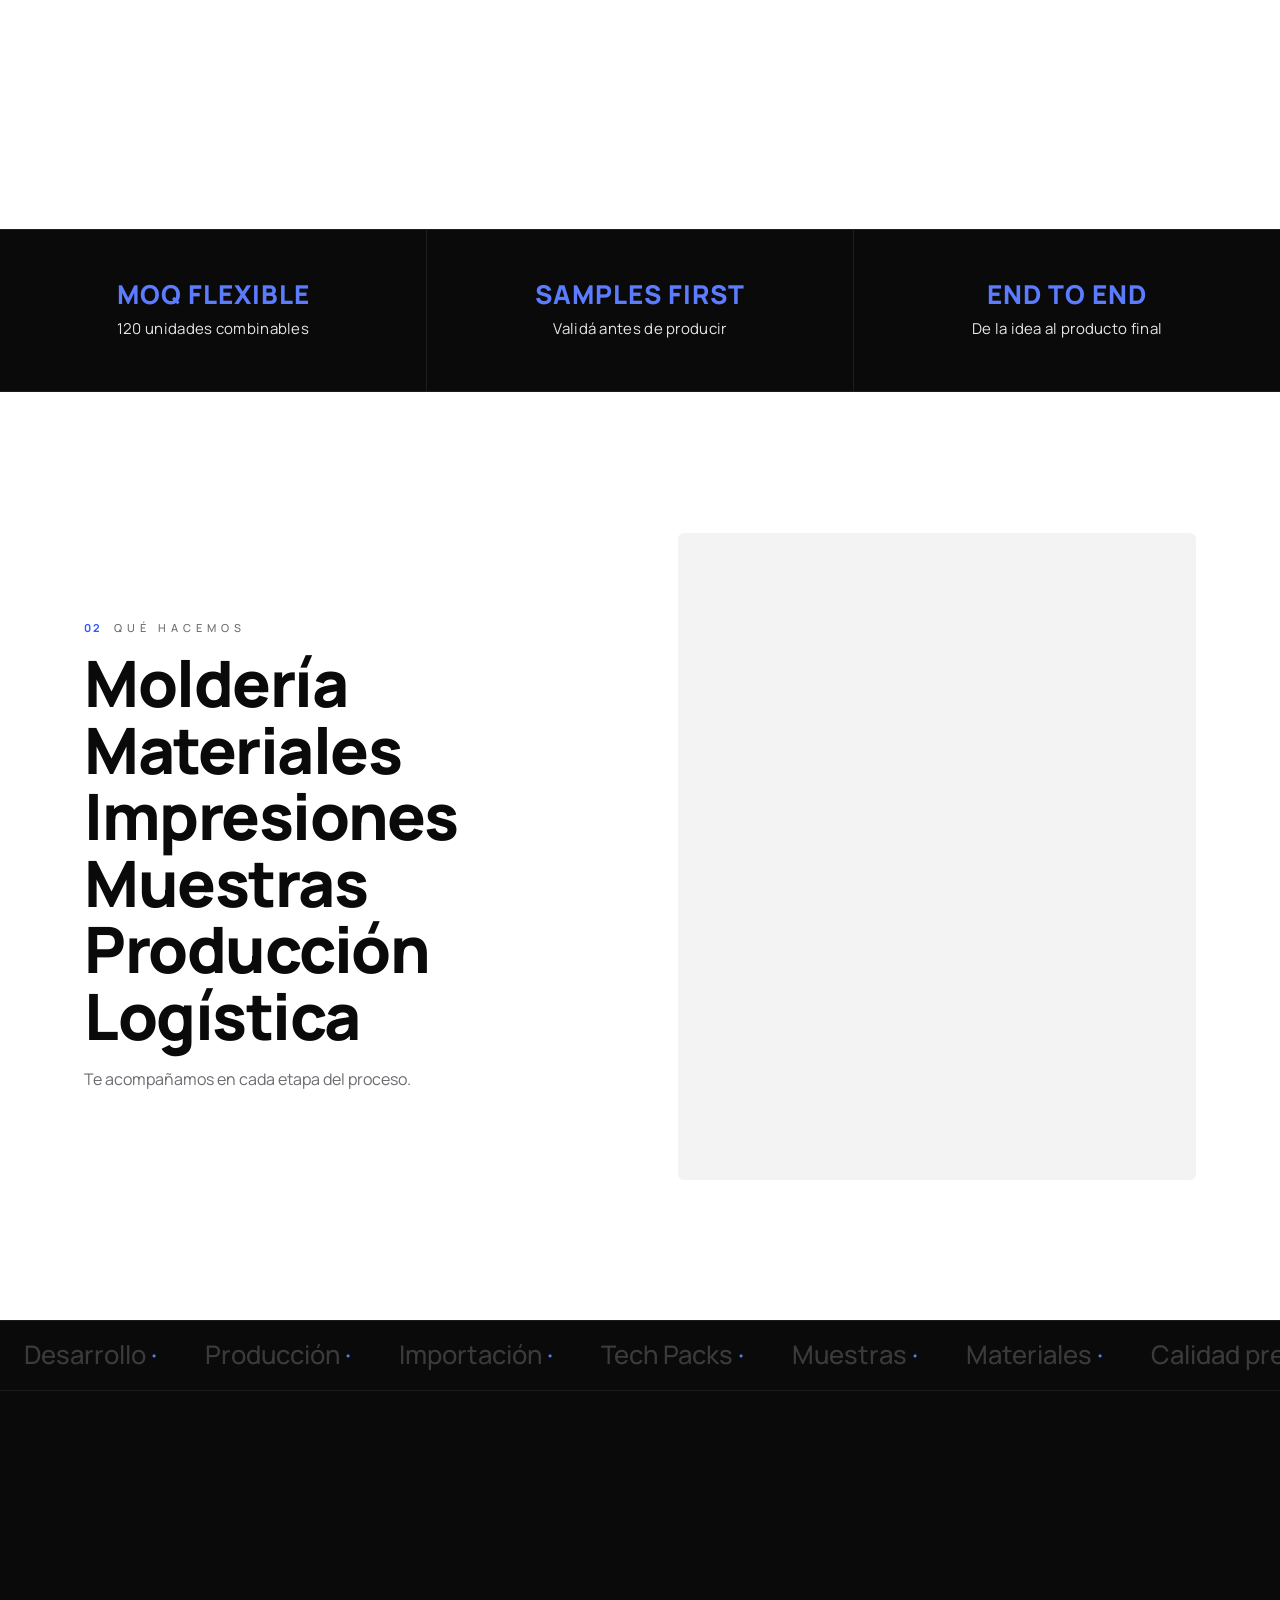
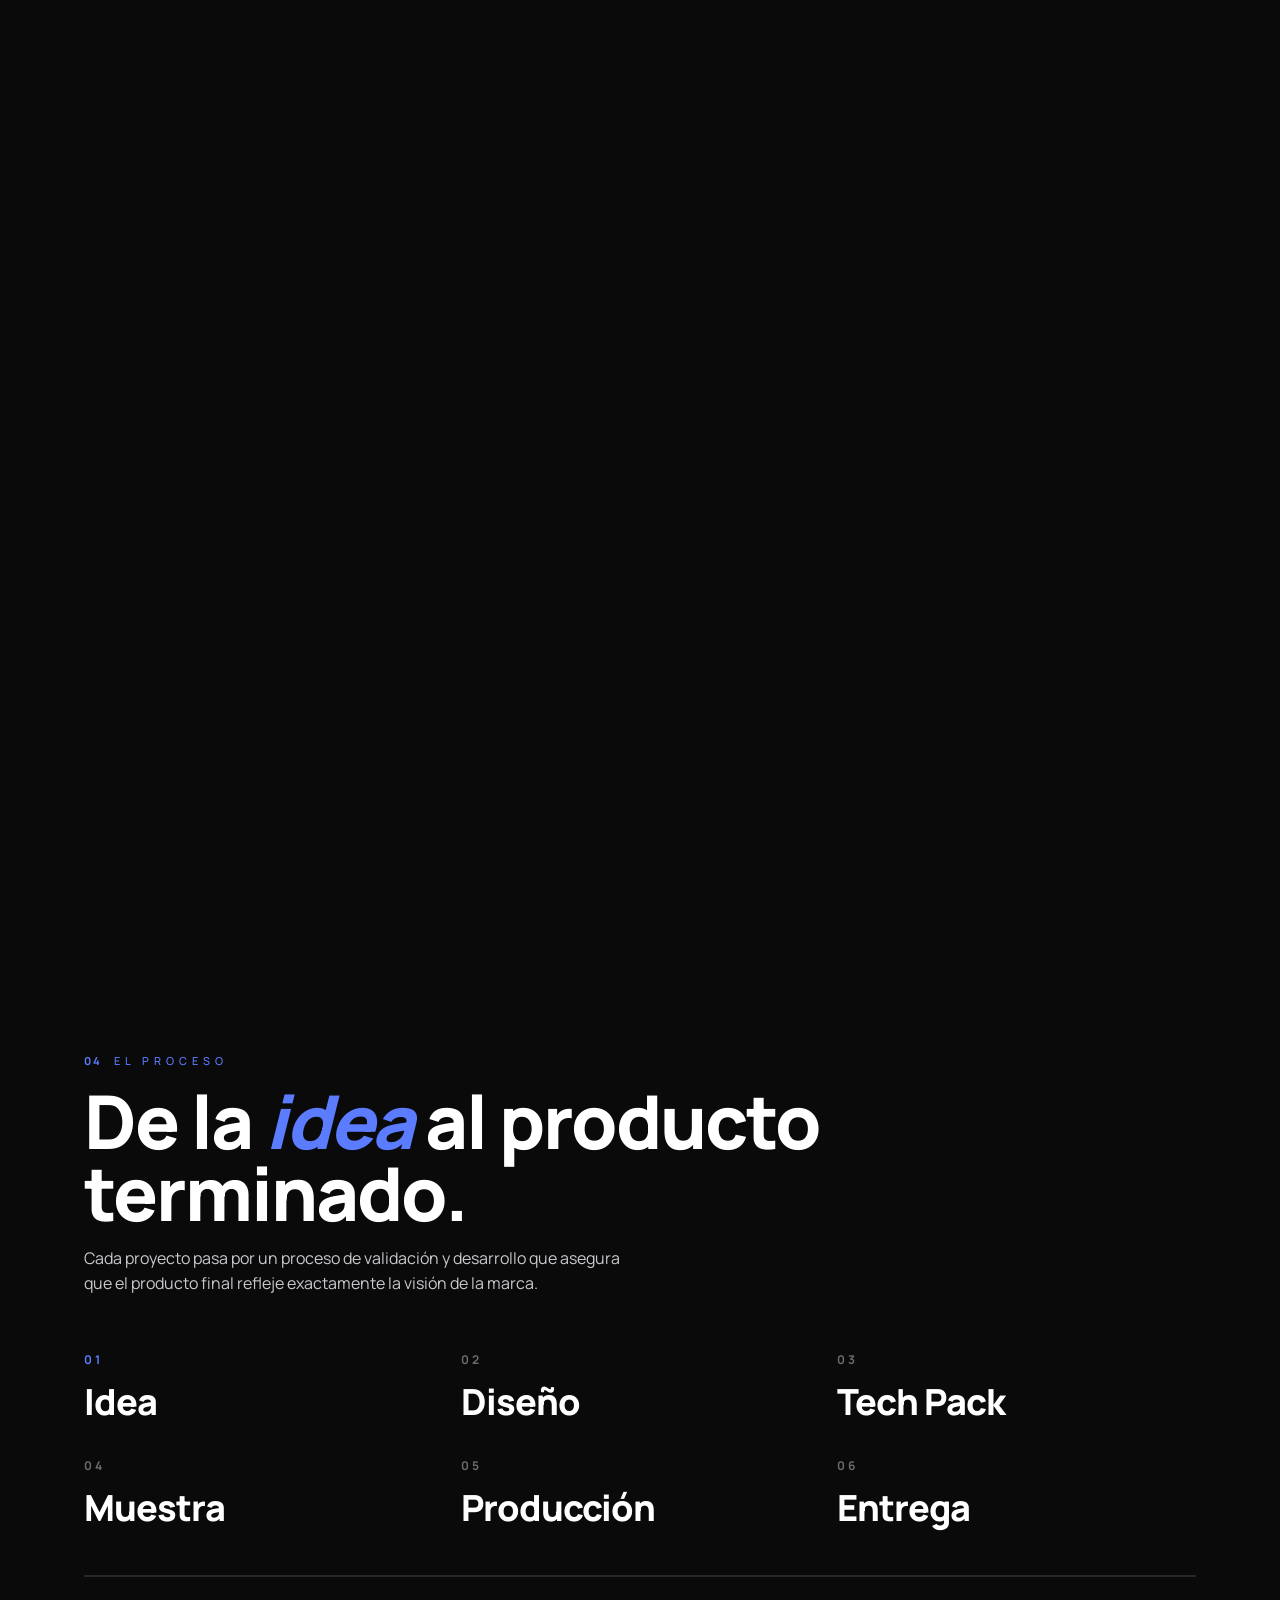
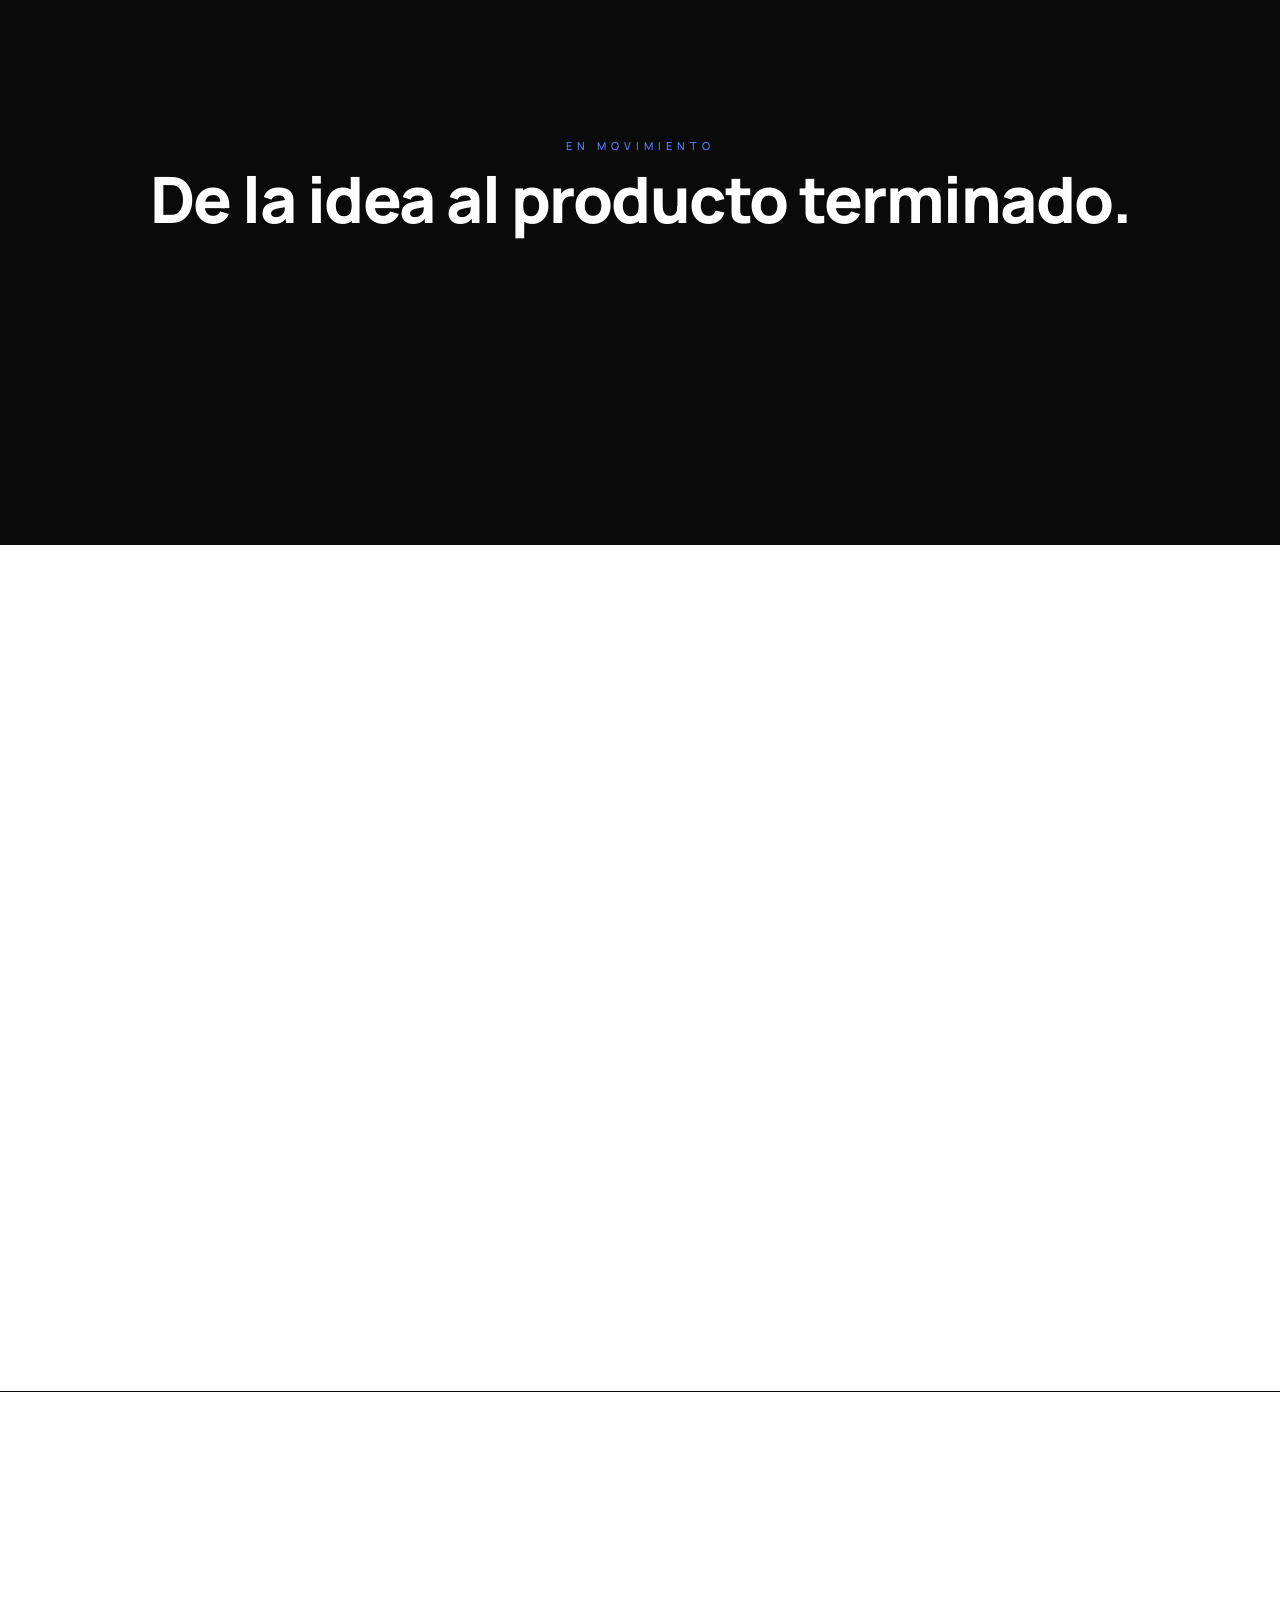
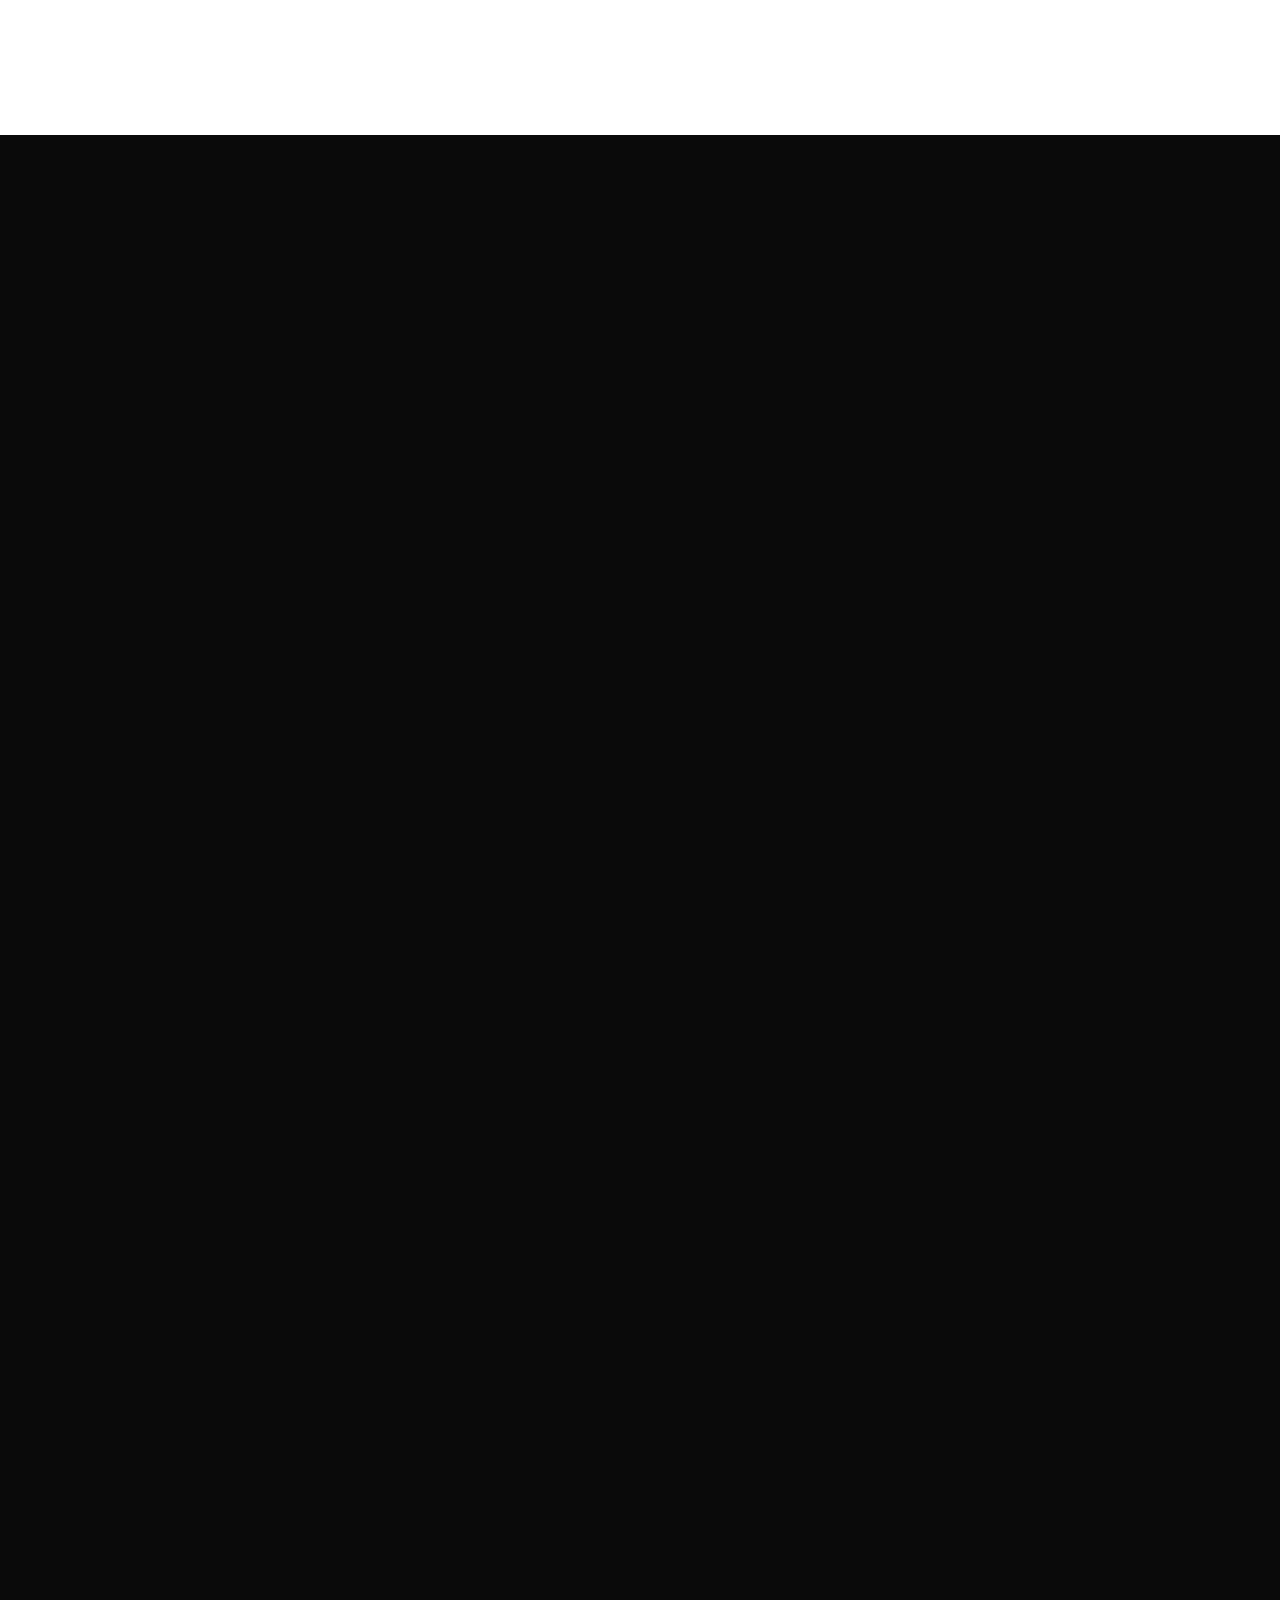
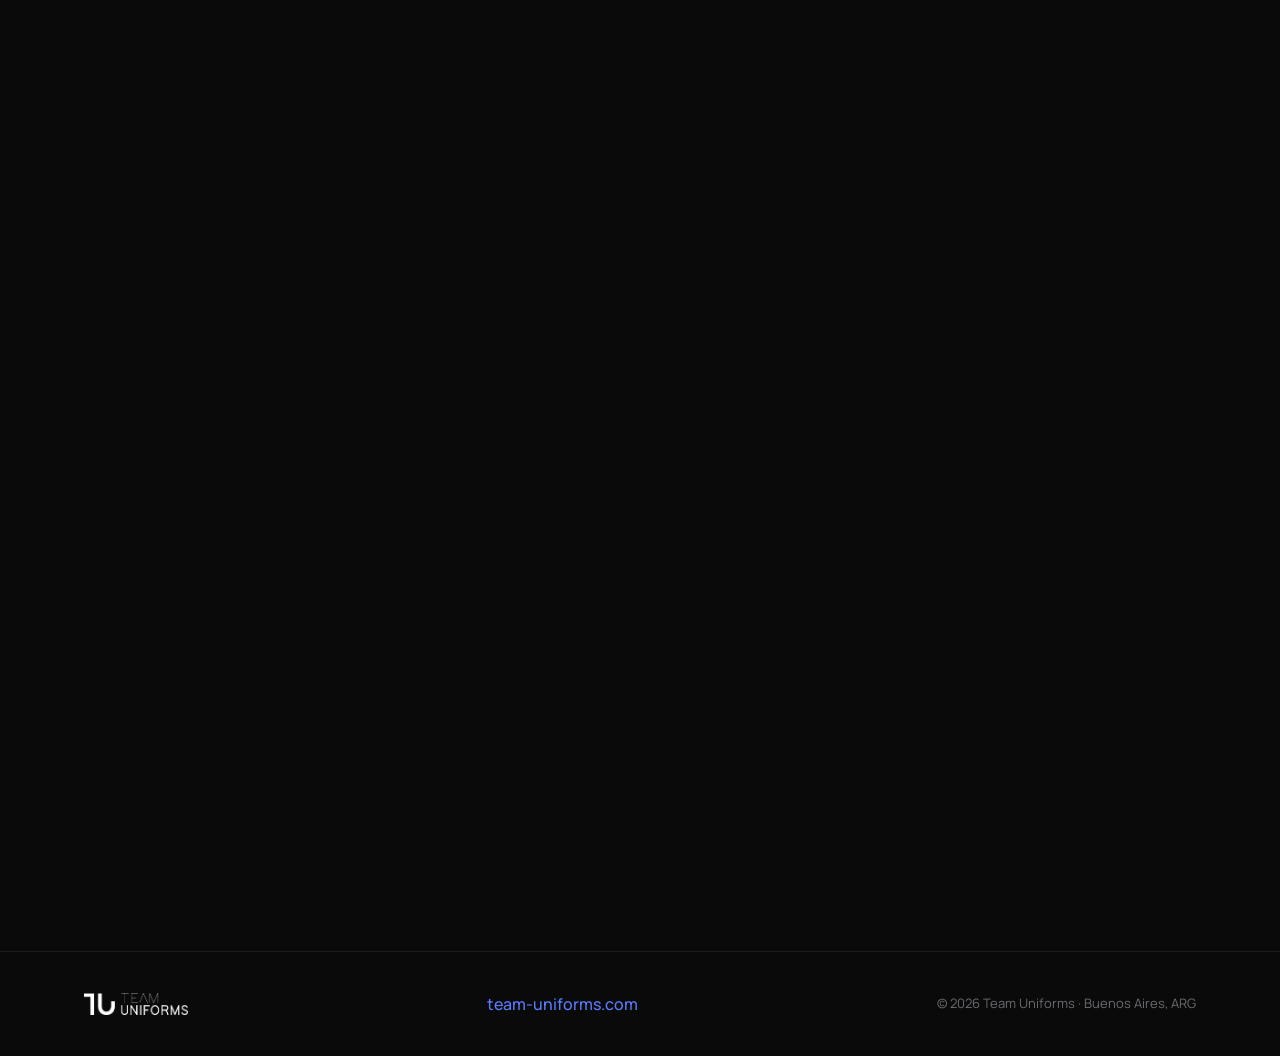
==== commit 8e03a0fc: "Correcciones cliente Batch 1: hero mas grande sin textos aux, scroll cinematografico (hero sticky), " ====
--- a/index.html
+++ b/index.html
@@ -56,10 +56,6 @@
             <span class="reveal-hero">e importamos</span>
           </h1>
           <p class="hero-sub reveal-hero">colecciones para marcas que buscan crecer con estándares <span class="acento">internacionales.</span></p>
-          <div class="hero-foot reveal-hero">
-            <span class="hero-scroll label">Scroll</span>
-            <span class="acento hero-web">team-uniforms.com</span>
-          </div>
         </div>
         <div class="hero-obj reveal-hero">
           <div class="hero-float">
@@ -71,7 +67,7 @@
 
     <section id="socio" class="seccion seccion--blanco bloque cv">
       <div class="contenedor bloque-grid">
-        <div class="bloque-img" role="img" aria-label="Buzo hoodie premium en negro" style="background-image:url('assets/hoodie.png');background-color:#fff;background-size:contain;background-repeat:no-repeat;background-position:center"></div>
+        <div class="bloque-img bloque-img--float" role="img" aria-label="Buzo hoodie premium en negro" style="background-image:url('assets/hoodie.png');background-color:#fff;background-size:128%;background-repeat:no-repeat;background-position:center"></div>
         <div class="bloque-tx">
           <p class="label label--osc reveal"><span class="sec-num">01</span>Qué somos</p>
           <h2 class="tit-xl reveal">Somos tu socio de producción.</h2>
@@ -83,9 +79,9 @@
 
     <section class="stats" aria-label="Nuestros números">
       <div class="stats-in">
-        <div class="stat reveal"><p class="stat-n" data-target="50">+<b>0</b></p><p class="stat-d">MARCAS DESARROLLADAS</p></div>
-        <div class="stat reveal"><p class="stat-n" data-target="150">+<b>0</b><span class="ss">K</span></p><p class="stat-d">PRENDAS PRODUCIDAS</p></div>
-        <div class="stat reveal"><p class="stat-n" data-target="8"><b>0</b></p><p class="stat-d">PAÍSES</p></div>
+        <div class="stat reveal"><p class="stat-k">MOQ flexible</p><p class="stat-d">120 unidades combinables</p></div>
+        <div class="stat reveal"><p class="stat-k">Samples first</p><p class="stat-d">Validá antes de producir</p></div>
+        <div class="stat reveal"><p class="stat-k">End to end</p><p class="stat-d">De la idea al producto final</p></div>
       </div>
     </section>
 
@@ -99,7 +95,9 @@
           </ul>
           <p class="parrafo reveal">Te acompañamos en cada etapa del proceso.</p>
         </div>
-        <div class="bloque-img" role="img" aria-label="Remera oversize en negro, frente y espalda" style="background-image:url('assets/mockup.png');background-color:#efeff0;background-size:contain;background-repeat:no-repeat;background-position:center"></div>
+        <div class="bloque-img bloque-video" style="background-color:#f3f3f4">
+          <video class="lazy-video" muted loop playsinline preload="none" data-src="assets/deconstruccion.mp4" aria-label="Deconstrucción técnica de una prenda"></video>
+        </div>
       </div>
     </section>
 
@@ -146,7 +144,7 @@
     </section>
 
     <section class="video-sec" aria-label="Team Uniforms en movimiento">
-      <video class="video-sec-v" muted loop playsinline preload="none" data-src="assets/hero.mp4"></video>
+      <video class="video-sec-v lazy-video" muted loop playsinline preload="none" data-src="assets/hero.mp4"></video>
       <div class="video-sec-tx">
         <p class="label reveal">En movimiento</p>
         <h2 class="video-sec-tit reveal">De la idea al producto terminado.</h2>
--- a/css/styles.css
+++ b/css/styles.css
@@ -8,13 +8,13 @@
 }
 *,*::before,*::after{box-sizing:border-box;margin:0;padding:0}
 html{scroll-behavior:smooth;-webkit-text-size-adjust:100%}
-body{font-family:'Manrope',system-ui,sans-serif;background:var(--negro);color:var(--blanco);line-height:1.5;overflow-x:hidden;-webkit-font-smoothing:antialiased}
+body{font-family:'Manrope',system-ui,sans-serif;background:var(--negro);color:var(--blanco);line-height:1.5;overflow-x:clip;-webkit-font-smoothing:antialiased}
 img{max-width:100%;display:block}
 a{color:inherit;text-decoration:none}
 button{font-family:inherit;cursor:pointer;border:none;background:none}
 input,textarea,select{font-family:inherit;font-size:16px}
 .contenedor{max-width:var(--ancho);margin:0 auto;padding-left:var(--pad);padding-right:var(--pad)}
-.seccion{padding:clamp(72px,11vw,160px) 0;position:relative}
+.seccion{padding:clamp(72px,11vw,160px) 0;position:relative;background:var(--negro)}
 .seccion--blanco{background:var(--blanco);color:var(--negro)}
 .label{font-weight:500;font-size:11px;letter-spacing:5px;text-transform:uppercase;color:var(--acento-2)}
 .acento{color:var(--acento-2)}
@@ -65,14 +65,16 @@
 @media (max-width:820px){.nav-dsk{display:none}.burger{display:flex}}
 
 /* ── hero ── */
-.hero{min-height:100vh;display:flex;align-items:center;background:var(--negro);position:relative;overflow:hidden}
-.hero-in{width:100%;padding-top:120px;padding-bottom:60px;display:grid;grid-template-columns:1.05fr .95fr;gap:clamp(24px,5vw,56px);align-items:center}
+.hero{min-height:100vh;display:flex;align-items:center;background:var(--negro);position:sticky;top:0;z-index:0;overflow:hidden}
+main>section:not(.hero),main>div{position:relative;z-index:1}
+.footer{position:relative;z-index:1}
+.hero-in{width:100%;padding-top:120px;padding-bottom:60px;display:grid;grid-template-columns:1fr 1.18fr;gap:clamp(24px,5vw,56px);align-items:center}
 .hero-cap{color:var(--gris-claro);margin-bottom:30px}
 .hero-tit{font-weight:800;font-size:clamp(38px,5.6vw,82px);line-height:.94;letter-spacing:-2px}
 .hero-obj{position:relative;display:flex;justify-content:center;align-items:center;perspective:1300px}
 .hero-obj::after{content:"";position:absolute;width:78%;height:70%;border-radius:50%;background:radial-gradient(circle,rgba(91,124,255,.18),transparent 65%);filter:blur(22px);z-index:-1}
 .hero-float{animation:flotar 7s ease-in-out infinite;will-change:transform}
-.hero-prenda{width:100%;max-width:520px;height:auto;display:block;transform-style:preserve-3d;will-change:transform;transition:transform .5s var(--ease);filter:drop-shadow(0 30px 55px rgba(0,0,0,.6))}
+.hero-prenda{width:100%;max-width:720px;height:auto;display:block;transform-style:preserve-3d;will-change:transform;transition:transform .5s var(--ease);filter:drop-shadow(0 30px 55px rgba(0,0,0,.6))}
 @keyframes flotar{0%,100%{transform:translateY(-9px)}50%{transform:translateY(9px)}}
 .hero-tit span{display:block}
 .hero-sub{font-weight:400;font-size:clamp(16px,2.2vw,25px);color:#c9c9ce;max-width:600px;margin-top:32px;line-height:1.35}
@@ -85,17 +87,21 @@
 .reveal-hero.in{opacity:1;transform:none;transition:opacity .9s var(--ease),transform .9s var(--ease)}
 
 /* ── marquee ── */
-.marquee{background:var(--negro);border-top:1px solid rgba(255,255,255,.08);border-bottom:1px solid rgba(255,255,255,.08);overflow:hidden;padding:26px 0}
-.marquee-track{display:flex;gap:0;width:max-content;animation:marquee 28s linear infinite}
+.marquee{background:var(--negro);border-top:1px solid rgba(255,255,255,.08);border-bottom:1px solid rgba(255,255,255,.08);overflow:hidden;padding:15px 0}
+.marquee-track{display:flex;gap:0;width:max-content;animation:marquee 30s linear infinite}
 .marquee:hover .marquee-track{animation-play-state:paused}
-.marquee span{font-weight:800;font-size:clamp(22px,3vw,38px);letter-spacing:-.5px;color:rgba(255,255,255,.18);padding:0 28px;white-space:nowrap;transition:color var(--t-rapida)}
-.marquee span b{color:var(--acento-2);font-weight:800}
+.marquee span{font-weight:500;font-size:clamp(15px,2vw,27px);letter-spacing:0;color:rgba(255,255,255,.2);padding:0 24px;white-space:nowrap;transition:color var(--t-rapida)}
+.marquee span b{color:var(--acento-2);font-weight:500}
 @keyframes marquee{to{transform:translateX(-50%)}}
 
 /* ── bloques blancos ── */
 .label--osc{color:var(--gris)}
 .bloque-grid{display:grid;grid-template-columns:1fr 1fr;gap:clamp(28px,6vw,88px);align-items:center}
 .bloque-img{aspect-ratio:4/5;background-size:cover;background-position:center;border-radius:6px;overflow:hidden}
+.bloque-img--float{animation:flotar 6.5s ease-in-out infinite;will-change:transform}
+.bloque-video{display:flex;align-items:center;justify-content:center}
+.bloque-video video{width:100%;height:100%;object-fit:contain;display:block}
+@media (prefers-reduced-motion: reduce){.bloque-img--float{animation:none}}
 .ph{background:var(--negro-2);color:#3a3a3d;display:flex;align-items:center;justify-content:center;font-size:13px;letter-spacing:1px;font-weight:300;text-align:center}
 .tit-xl{font-weight:800;font-size:clamp(36px,5.8vw,82px);line-height:.96;letter-spacing:-2px;margin:16px 0}
 .tit-sub{font-weight:700;font-size:clamp(16px,2vw,23px);margin-bottom:18px}
@@ -215,9 +221,8 @@
 .stats-in{display:grid;grid-template-columns:repeat(3,1fr);gap:1px;background:rgba(255,255,255,.08)}
 .stat{background:var(--negro);padding:clamp(28px,4.5vw,50px) 24px;text-align:center;transition:background var(--t-rapida)}
 .stat:hover{background:var(--negro-2)}
-.stat-n{font-weight:800;font-size:clamp(34px,5vw,62px);letter-spacing:-2px;line-height:1}
-.stat-n b,.stat-n .ss{color:var(--acento-2);font-weight:800}
-.stat-d{font-weight:400;font-size:13px;color:var(--gris);margin-top:11px;letter-spacing:1px}
+.stat-k{font-weight:800;font-size:clamp(18px,2.4vw,26px);letter-spacing:1px;text-transform:uppercase;color:var(--acento-2);line-height:1.1}
+.stat-d{font-weight:400;font-size:15px;color:var(--gris-claro);margin-top:10px;letter-spacing:.3px}
 @media (max-width:680px){.stats-in{grid-template-columns:1fr}}
 
 /* ── faq ── */
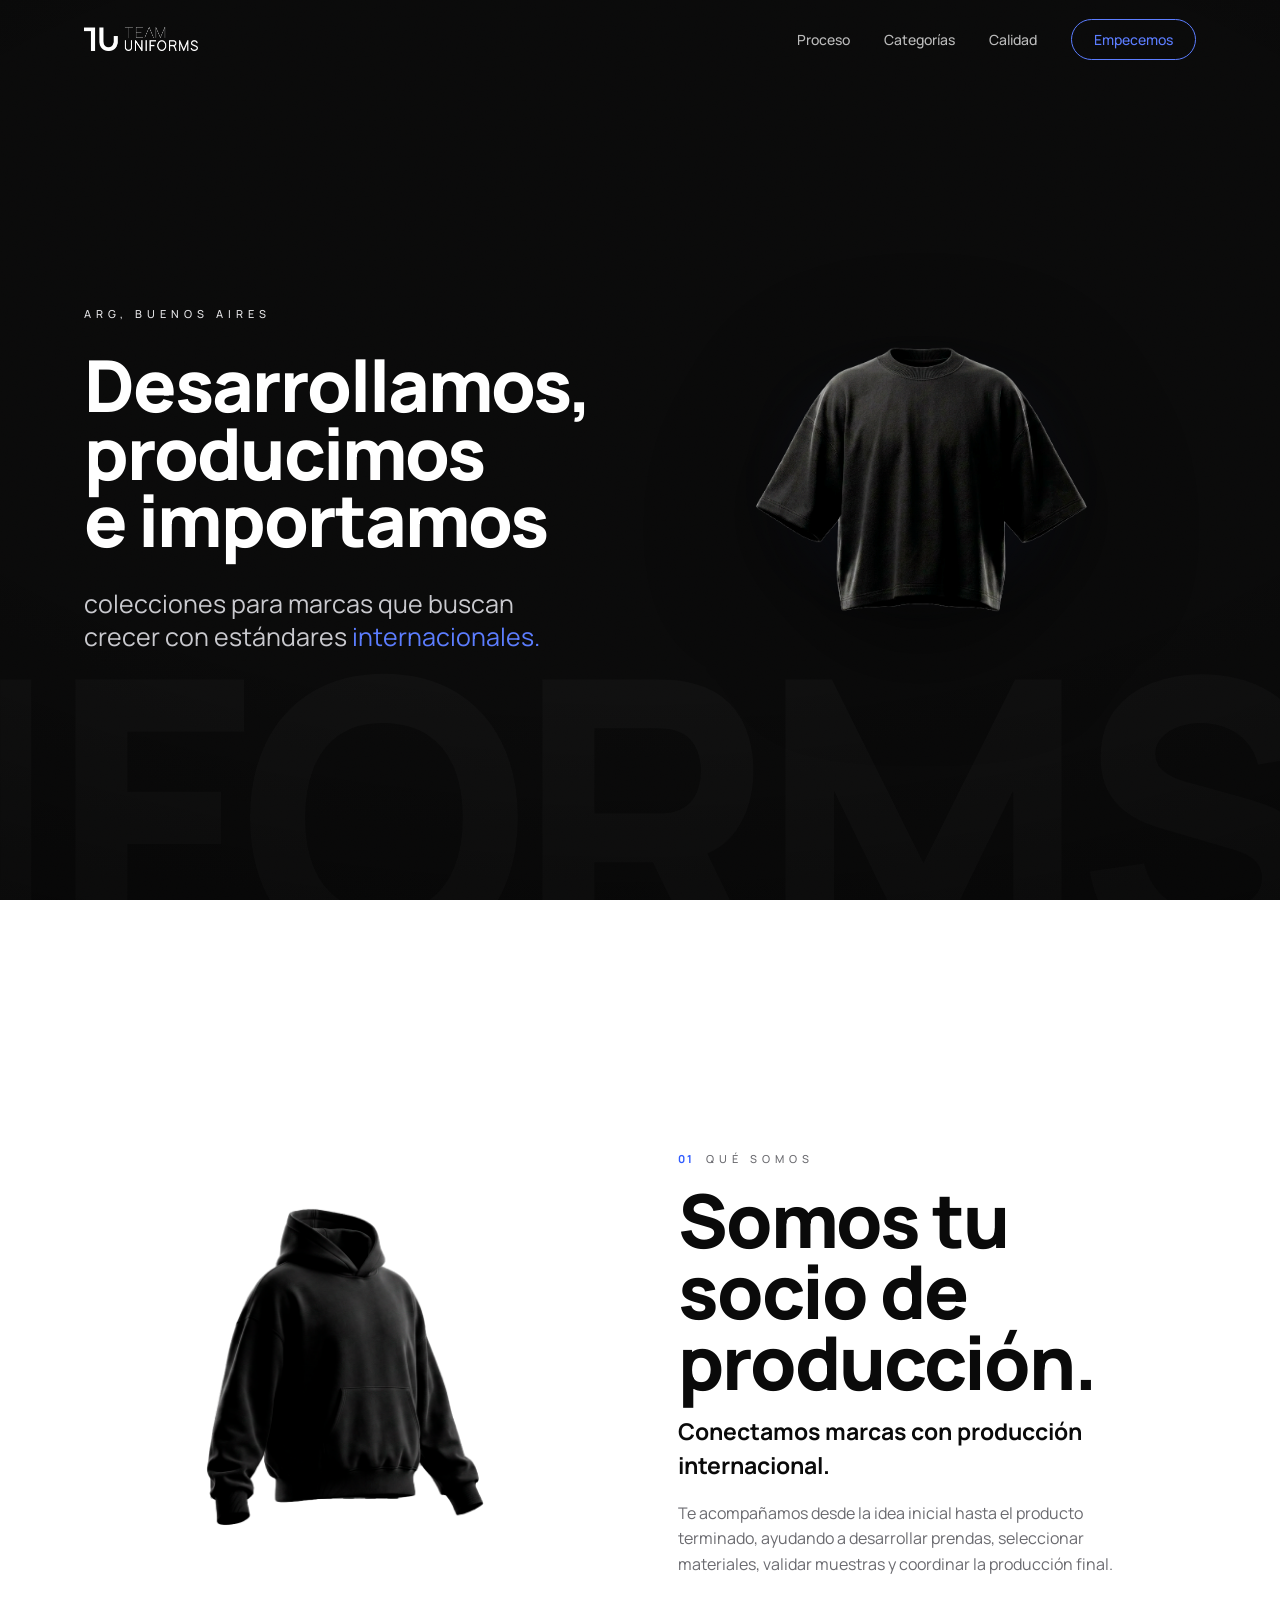
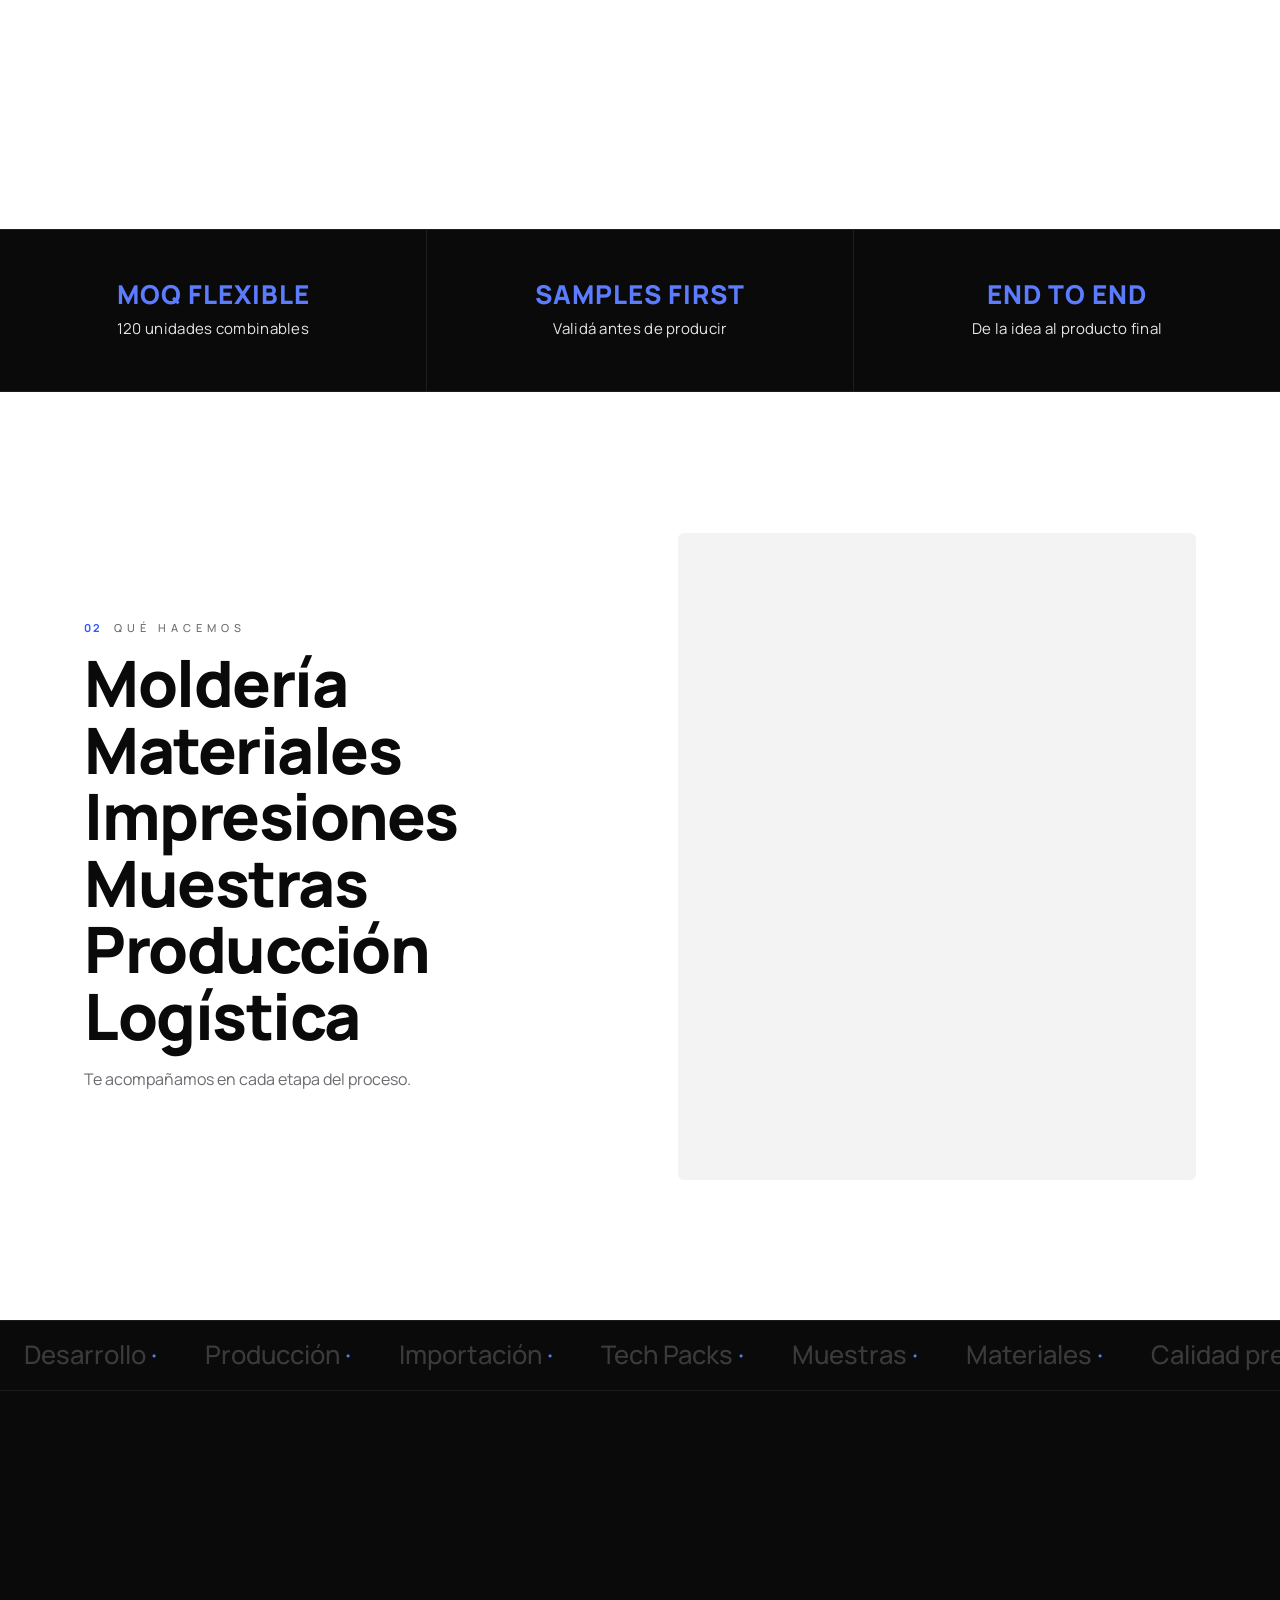
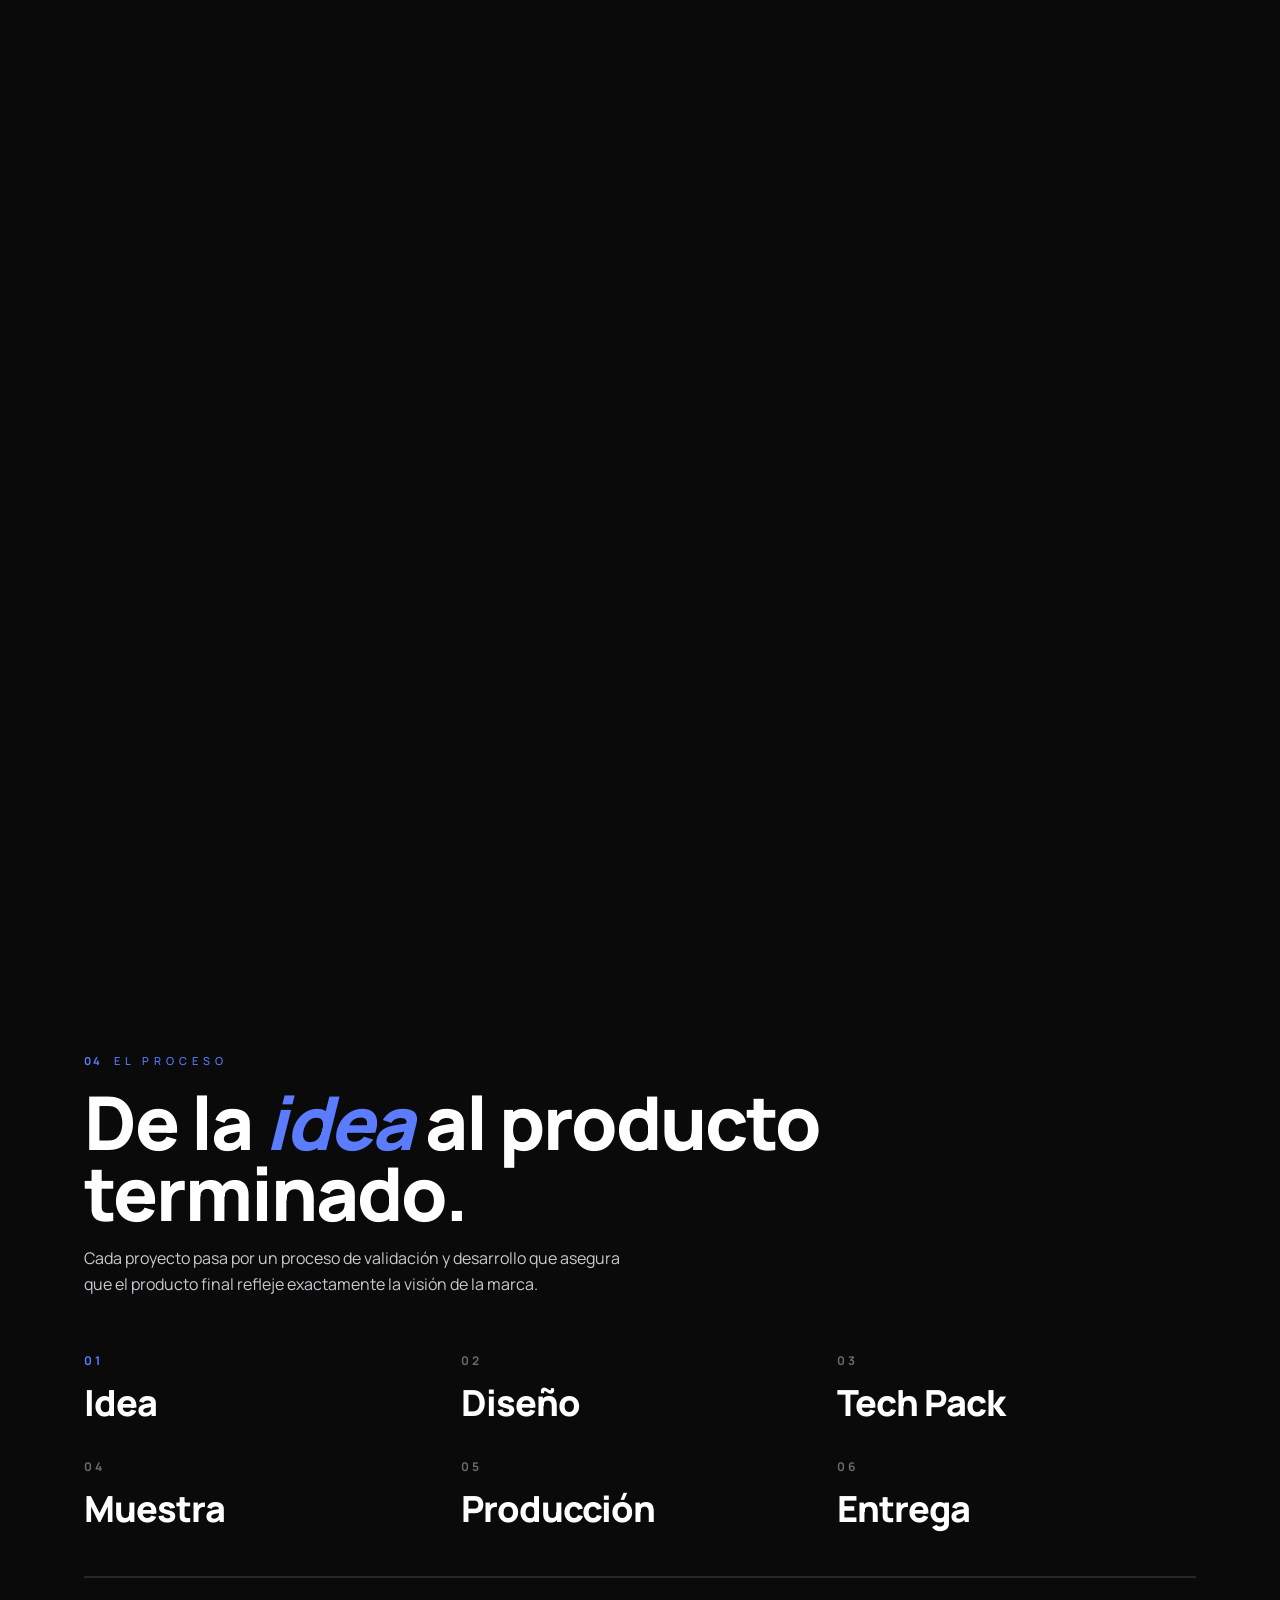
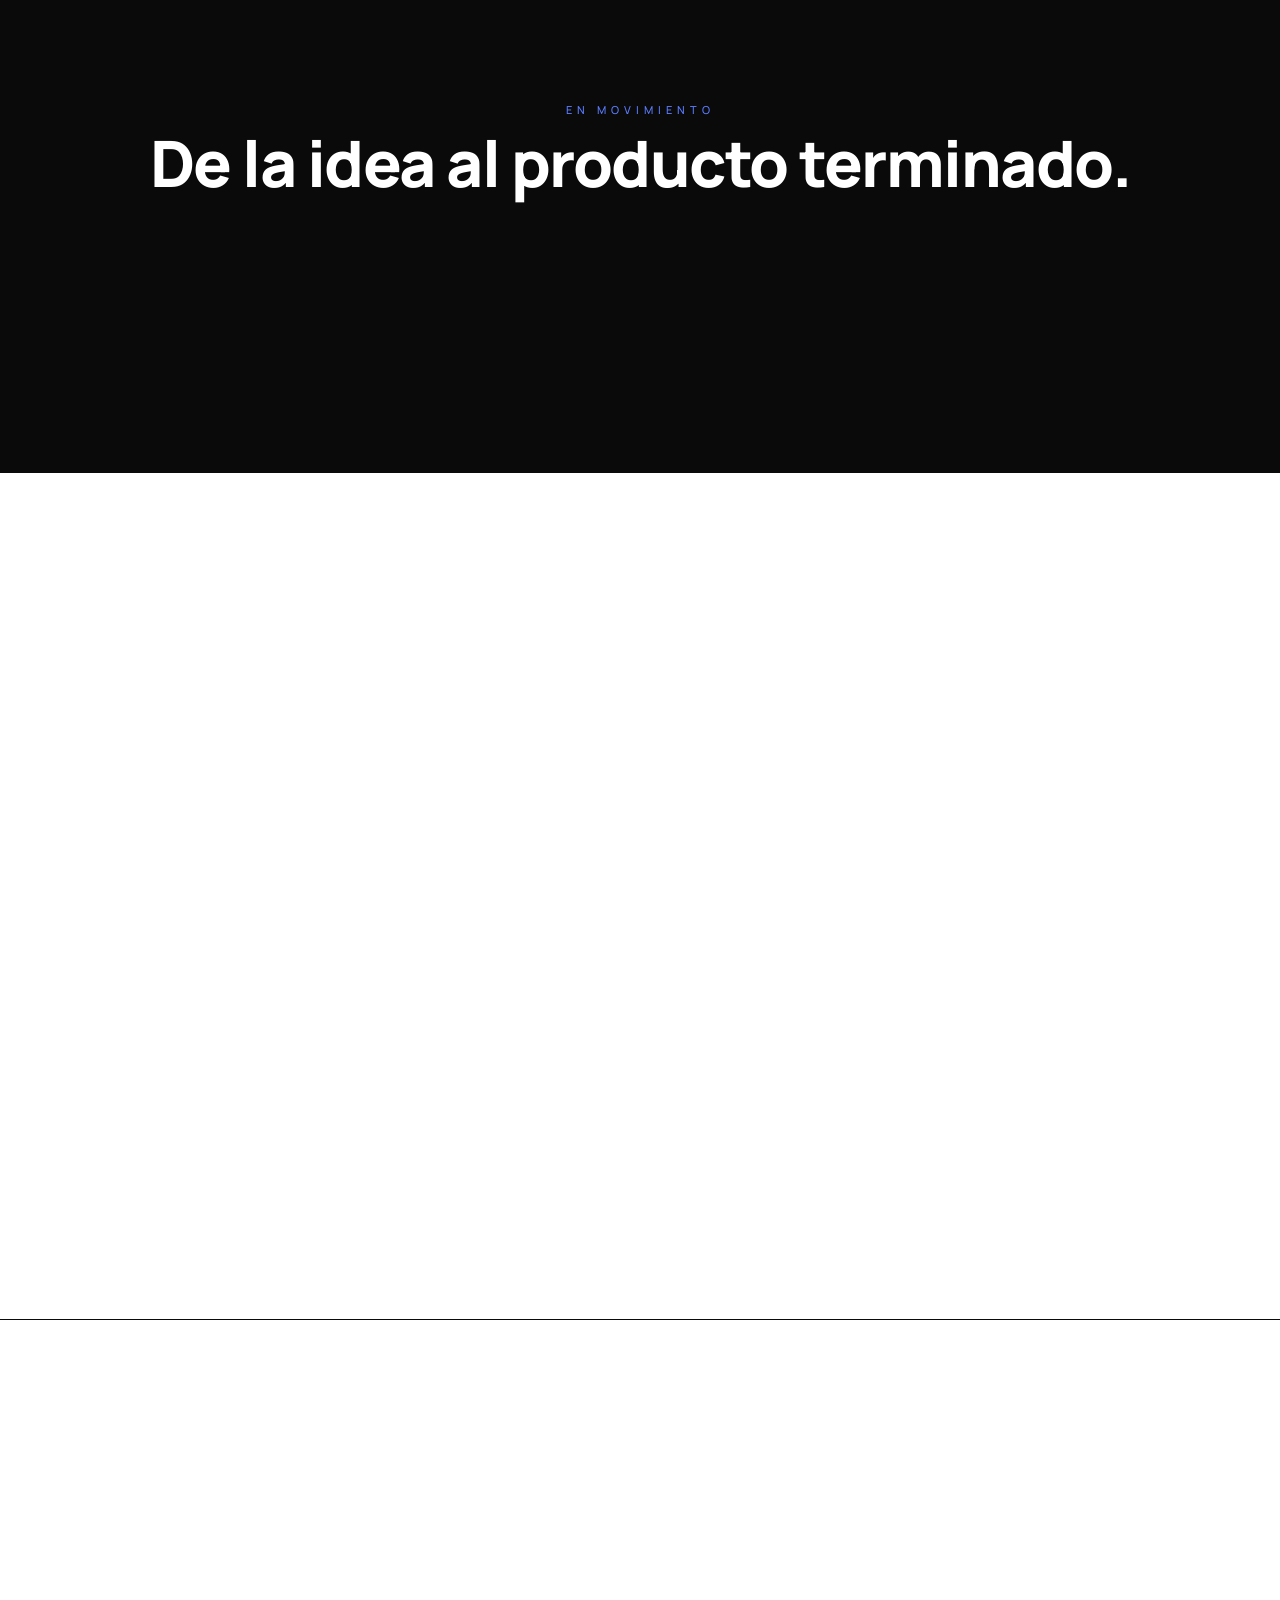
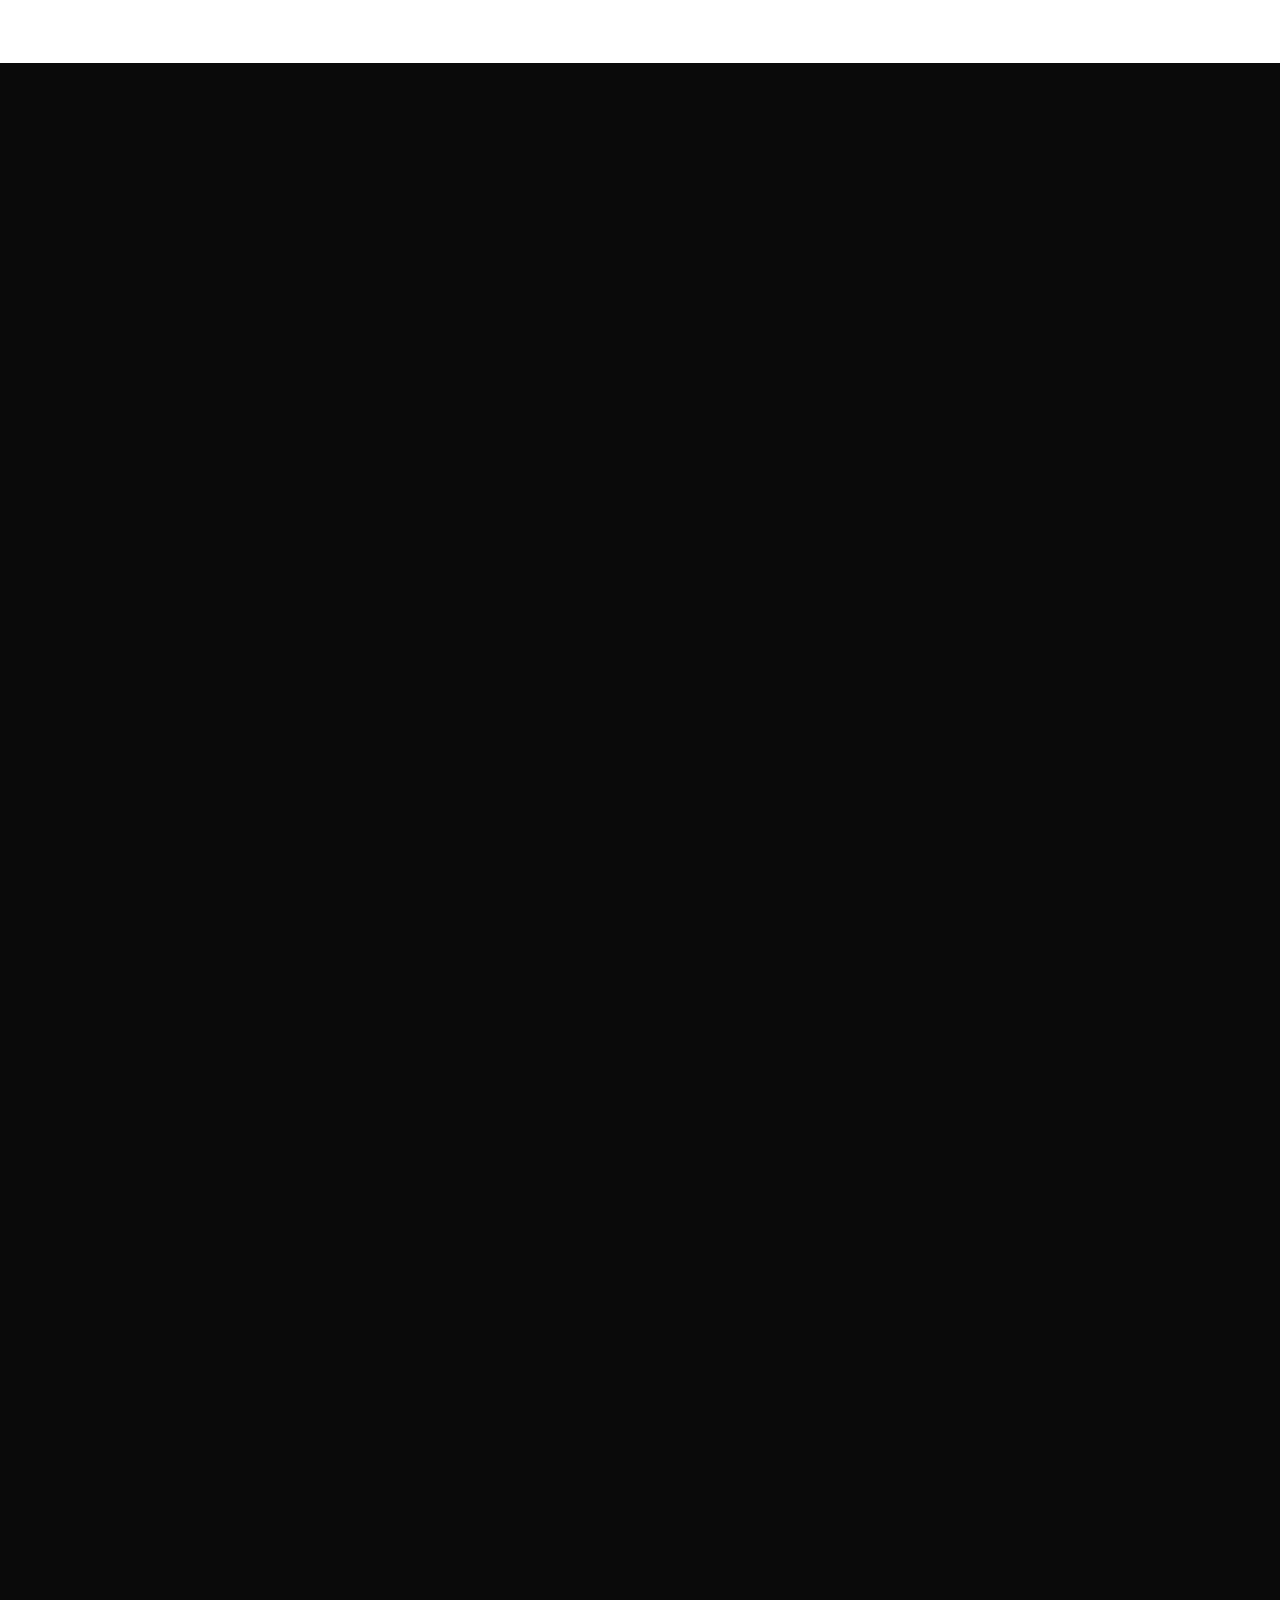
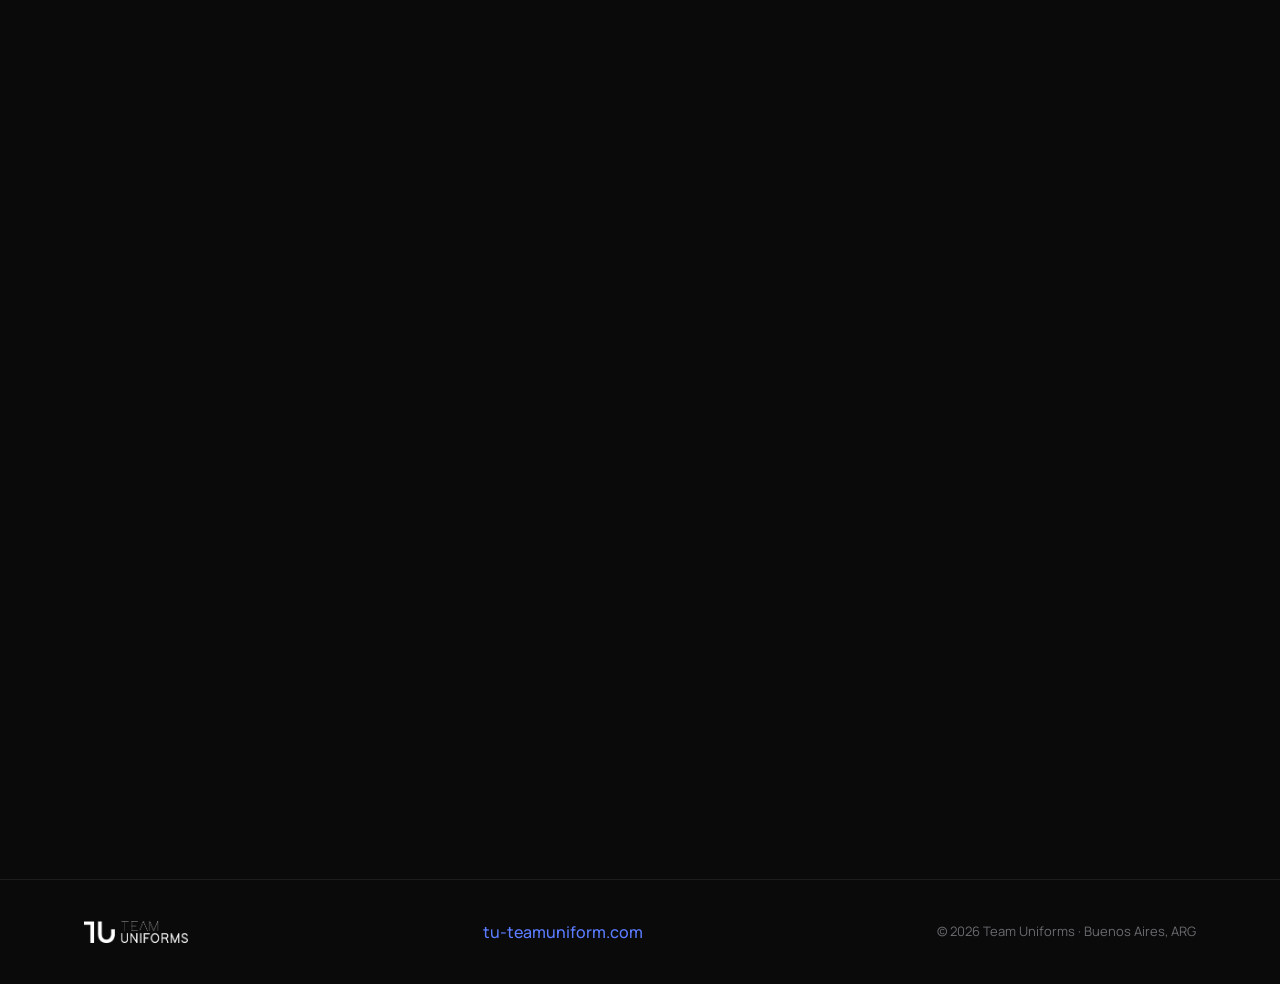
==== commit 40e7f919: "Actualizar dominio a tu-teamuniform.com (comprado en Namecheap)" ====
--- a/index.html
+++ b/index.html
@@ -8,8 +8,8 @@
   <meta property="og:title" content="Team Uniforms — De la idea al producto terminado">
   <meta property="og:description" content="Desarrollamos, producimos e importamos colecciones para marcas que buscan crecer con estándares internacionales.">
   <meta property="og:type" content="website">
-  <meta property="og:url" content="https://team-uniforms.com">
-  <meta property="og:image" content="https://team-uniforms.com/assets/og.jpg">
+  <meta property="og:url" content="https://tu-teamuniform.com">
+  <meta property="og:image" content="https://tu-teamuniform.com/assets/og.jpg">
   <link rel="preconnect" href="https://fonts.googleapis.com">
   <link rel="preconnect" href="https://fonts.gstatic.com" crossorigin>
   <link href="https://fonts.googleapis.com/css2?family=Manrope:wght@300;400;500;600;700;800&display=swap" rel="stylesheet">
@@ -257,7 +257,7 @@
   <footer class="footer">
     <div class="contenedor footer-in">
       <img class="logo-img footer-logo" src="assets/logo-blanco.png" alt="Team Uniforms" width="454" height="96">
-      <span class="footer-web">team-uniforms.com</span>
+      <span class="footer-web">tu-teamuniform.com</span>
       <span class="footer-cp">© 2026 Team Uniforms · Buenos Aires, ARG</span>
     </div>
   </footer>
--- a/css/styles.css
+++ b/css/styles.css
@@ -252,8 +252,10 @@
 @media (prefers-reduced-motion: reduce){.loader-logo{transform:none;animation:none}}
 
 /* ── sección de video (franja full-width, lazy) ── */
-.video-sec{position:relative;height:clamp(420px,80vh,820px);background:var(--negro);overflow:hidden;display:flex;align-items:center;justify-content:center}
-.video-sec-v{position:absolute;inset:0;width:100%;height:100%;object-fit:cover;z-index:0}
+.video-sec{position:relative;height:clamp(400px,72vh,920px);background:var(--negro);overflow:hidden;display:flex;align-items:center;justify-content:center}
+.video-sec-v{position:absolute;inset:0;width:100%;height:100%;object-fit:contain;z-index:0}
+@media (min-width:761px){.video-sec-v{transform:scale(1.32)}}
+@media (max-width:760px){.video-sec{height:auto;aspect-ratio:16/9}.video-sec-tit{font-size:clamp(22px,6.2vw,34px)}}
 .video-sec::after{content:"";position:absolute;inset:0;z-index:1;background:linear-gradient(rgba(10,10,10,.32),rgba(10,10,10,.58));pointer-events:none}
 .video-sec-tx{position:relative;z-index:2;text-align:center;padding:0 var(--pad)}
 .video-sec-tit{font-weight:800;font-size:clamp(28px,5vw,64px);letter-spacing:-1.5px;line-height:1.04;margin-top:12px}
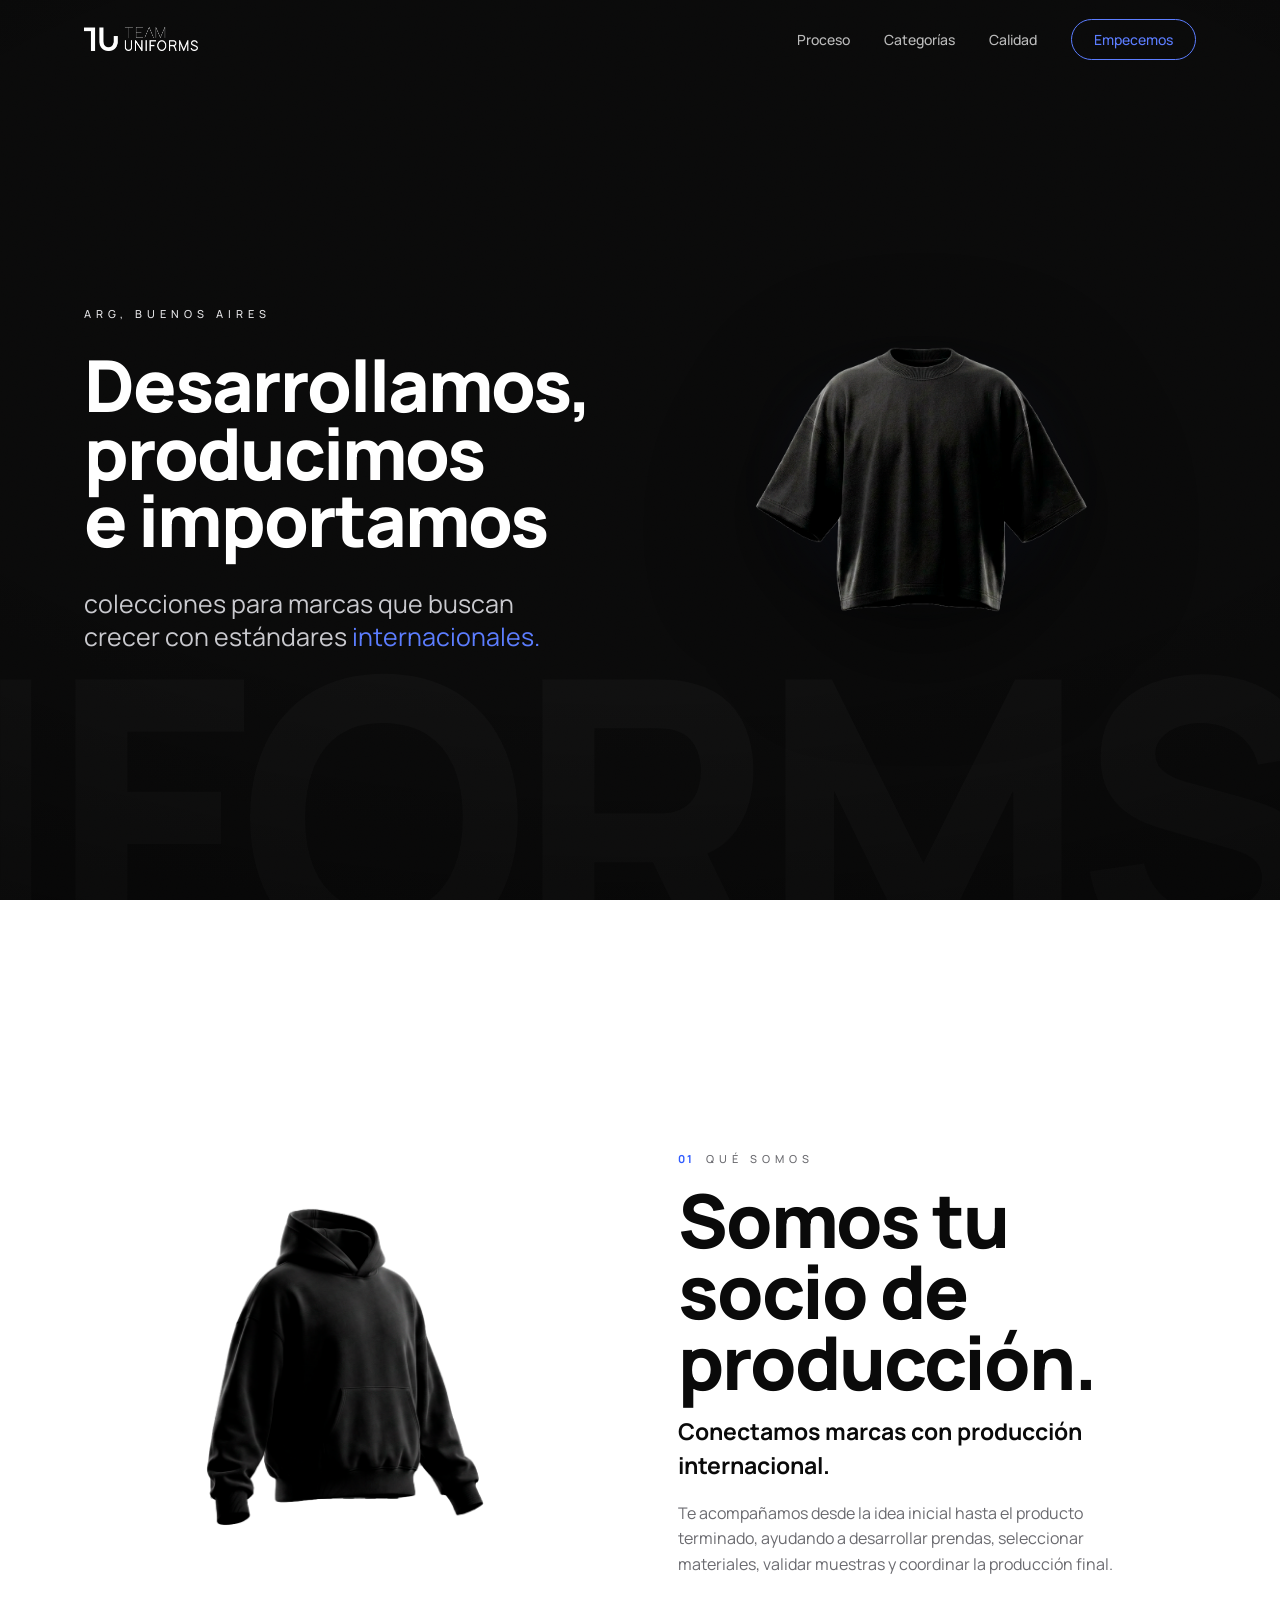
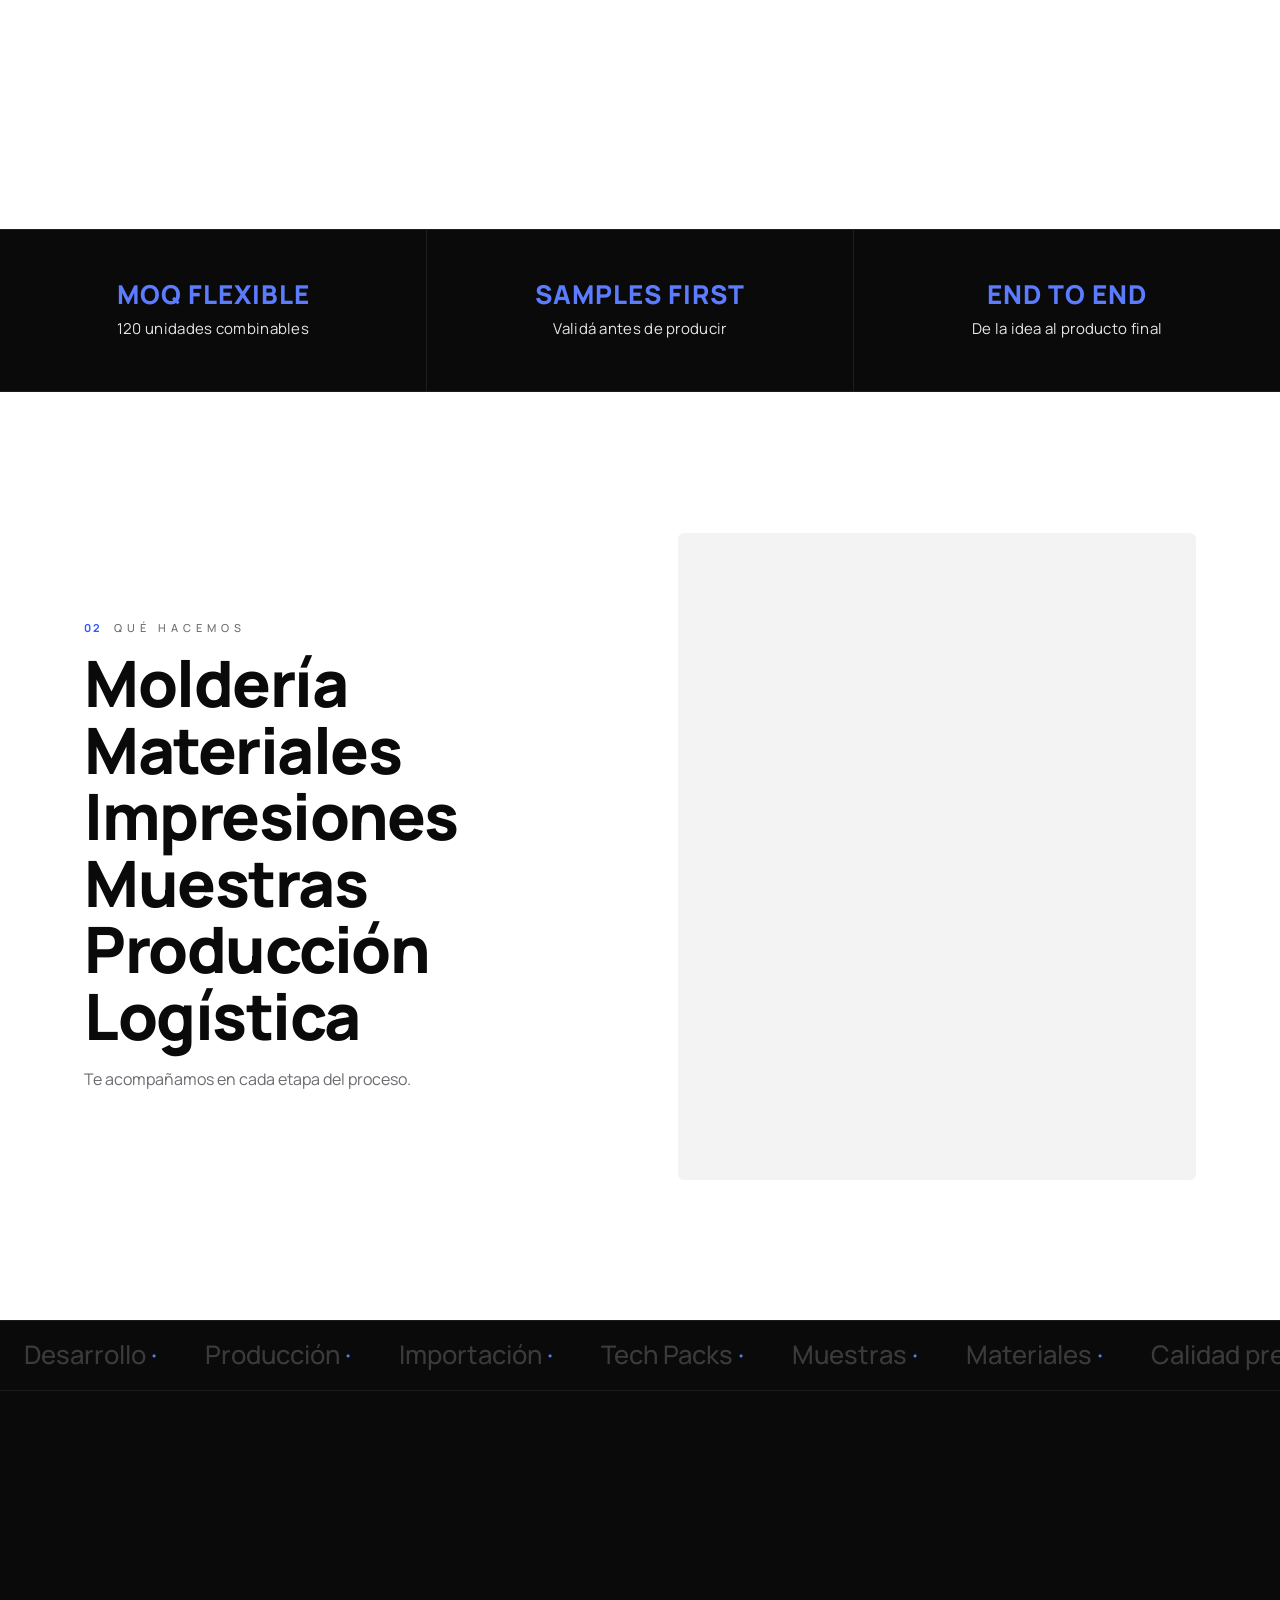
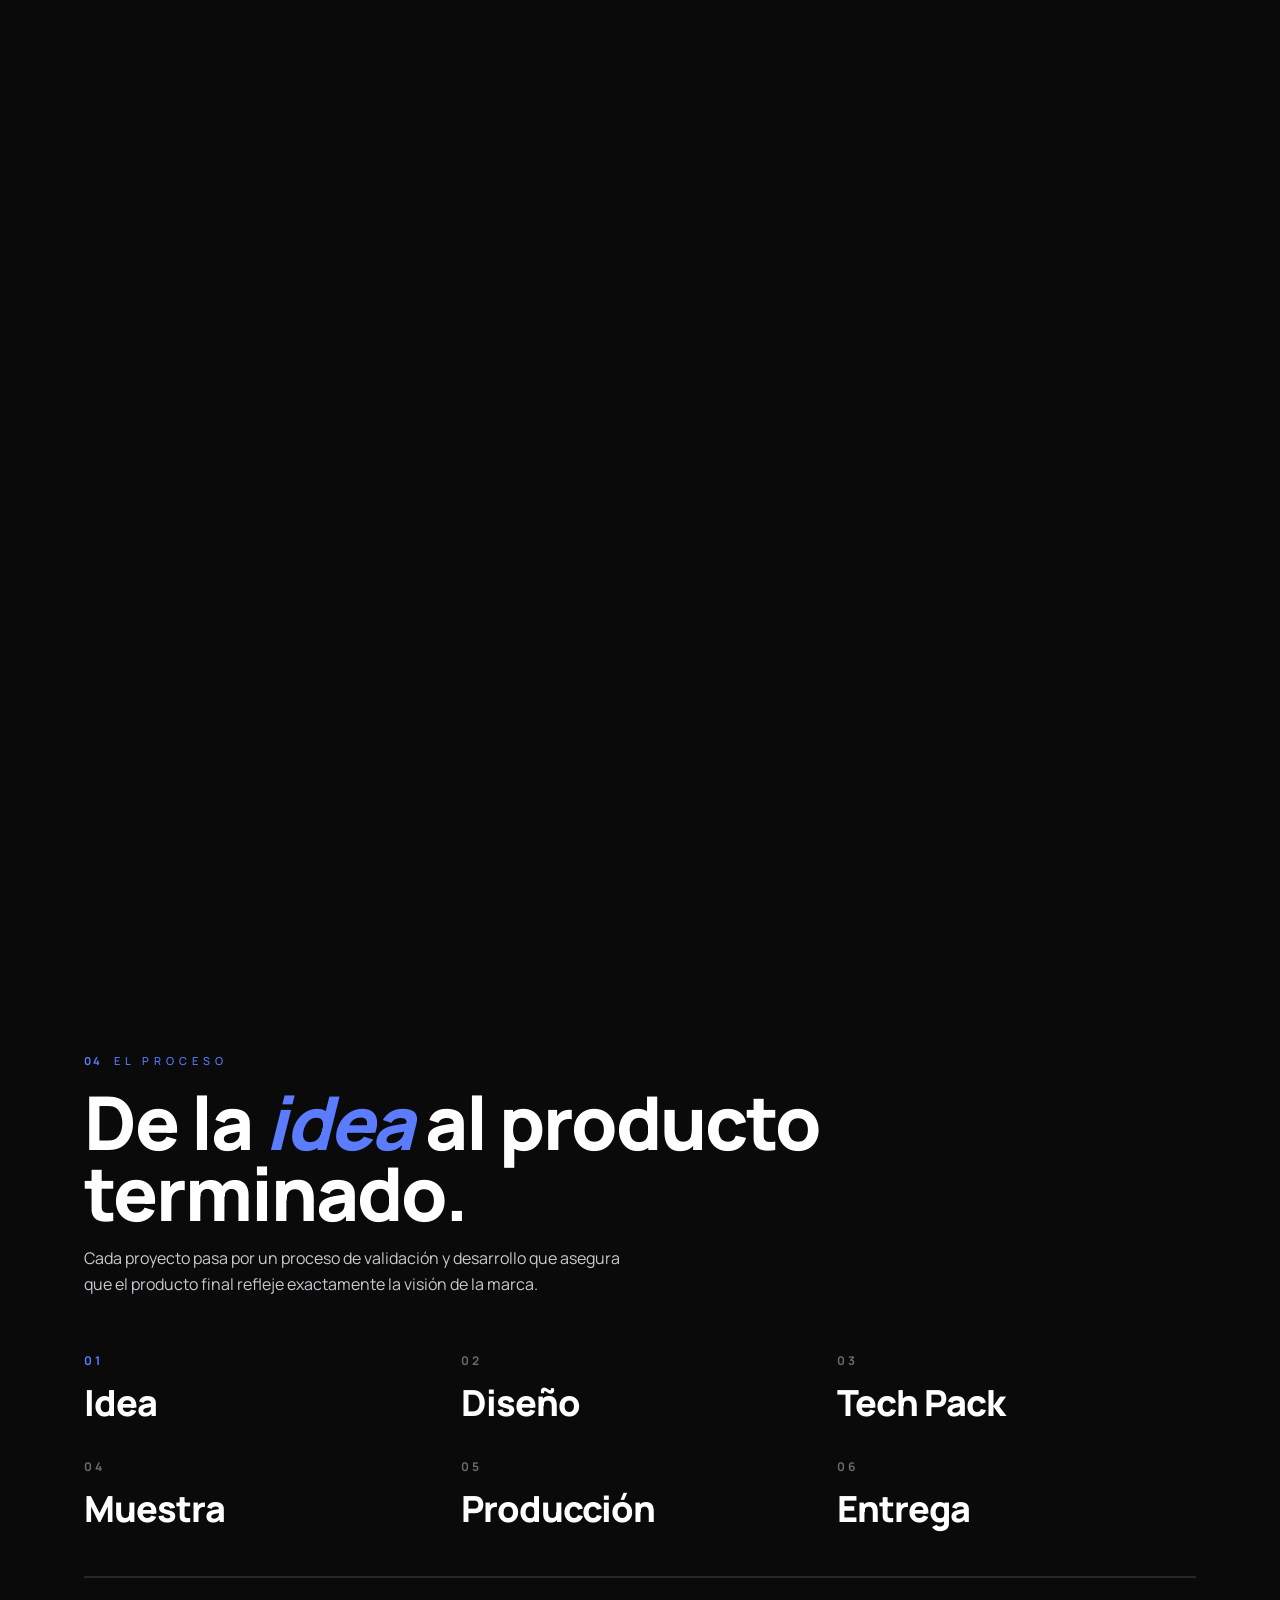
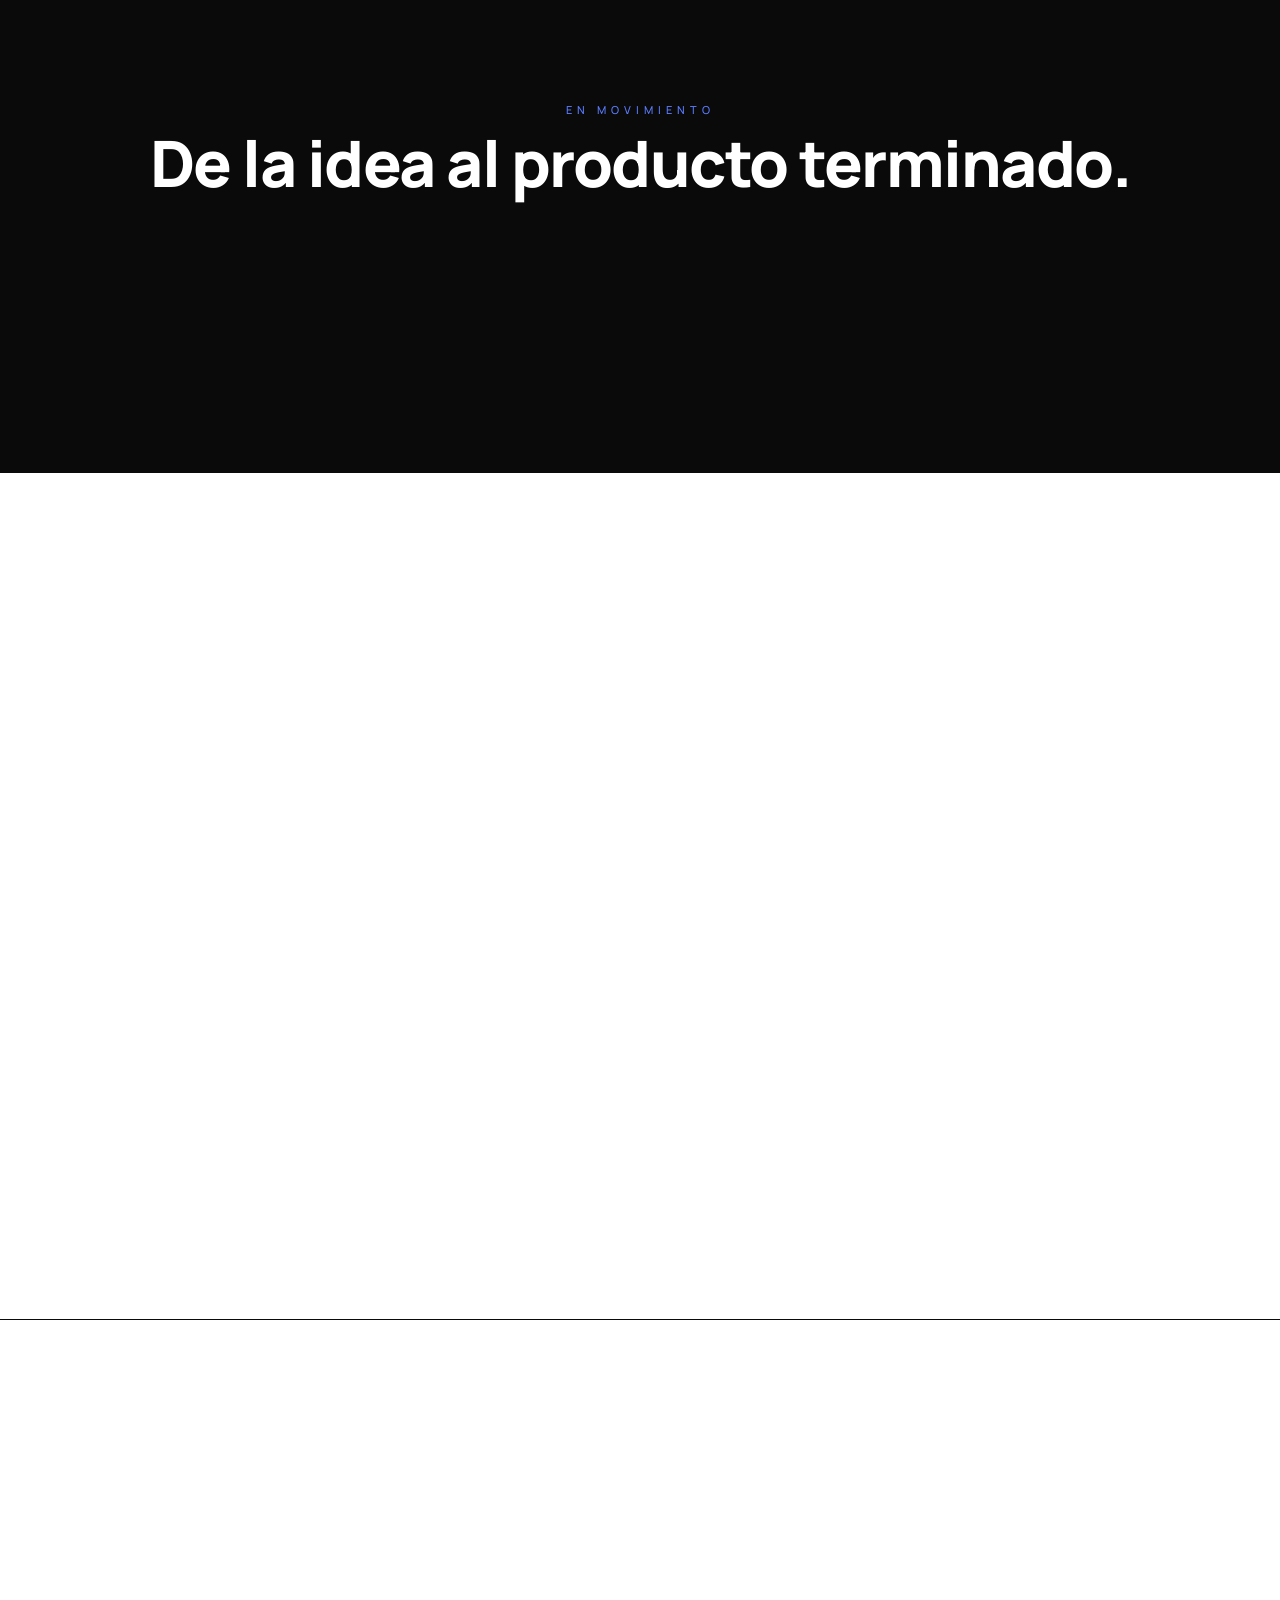
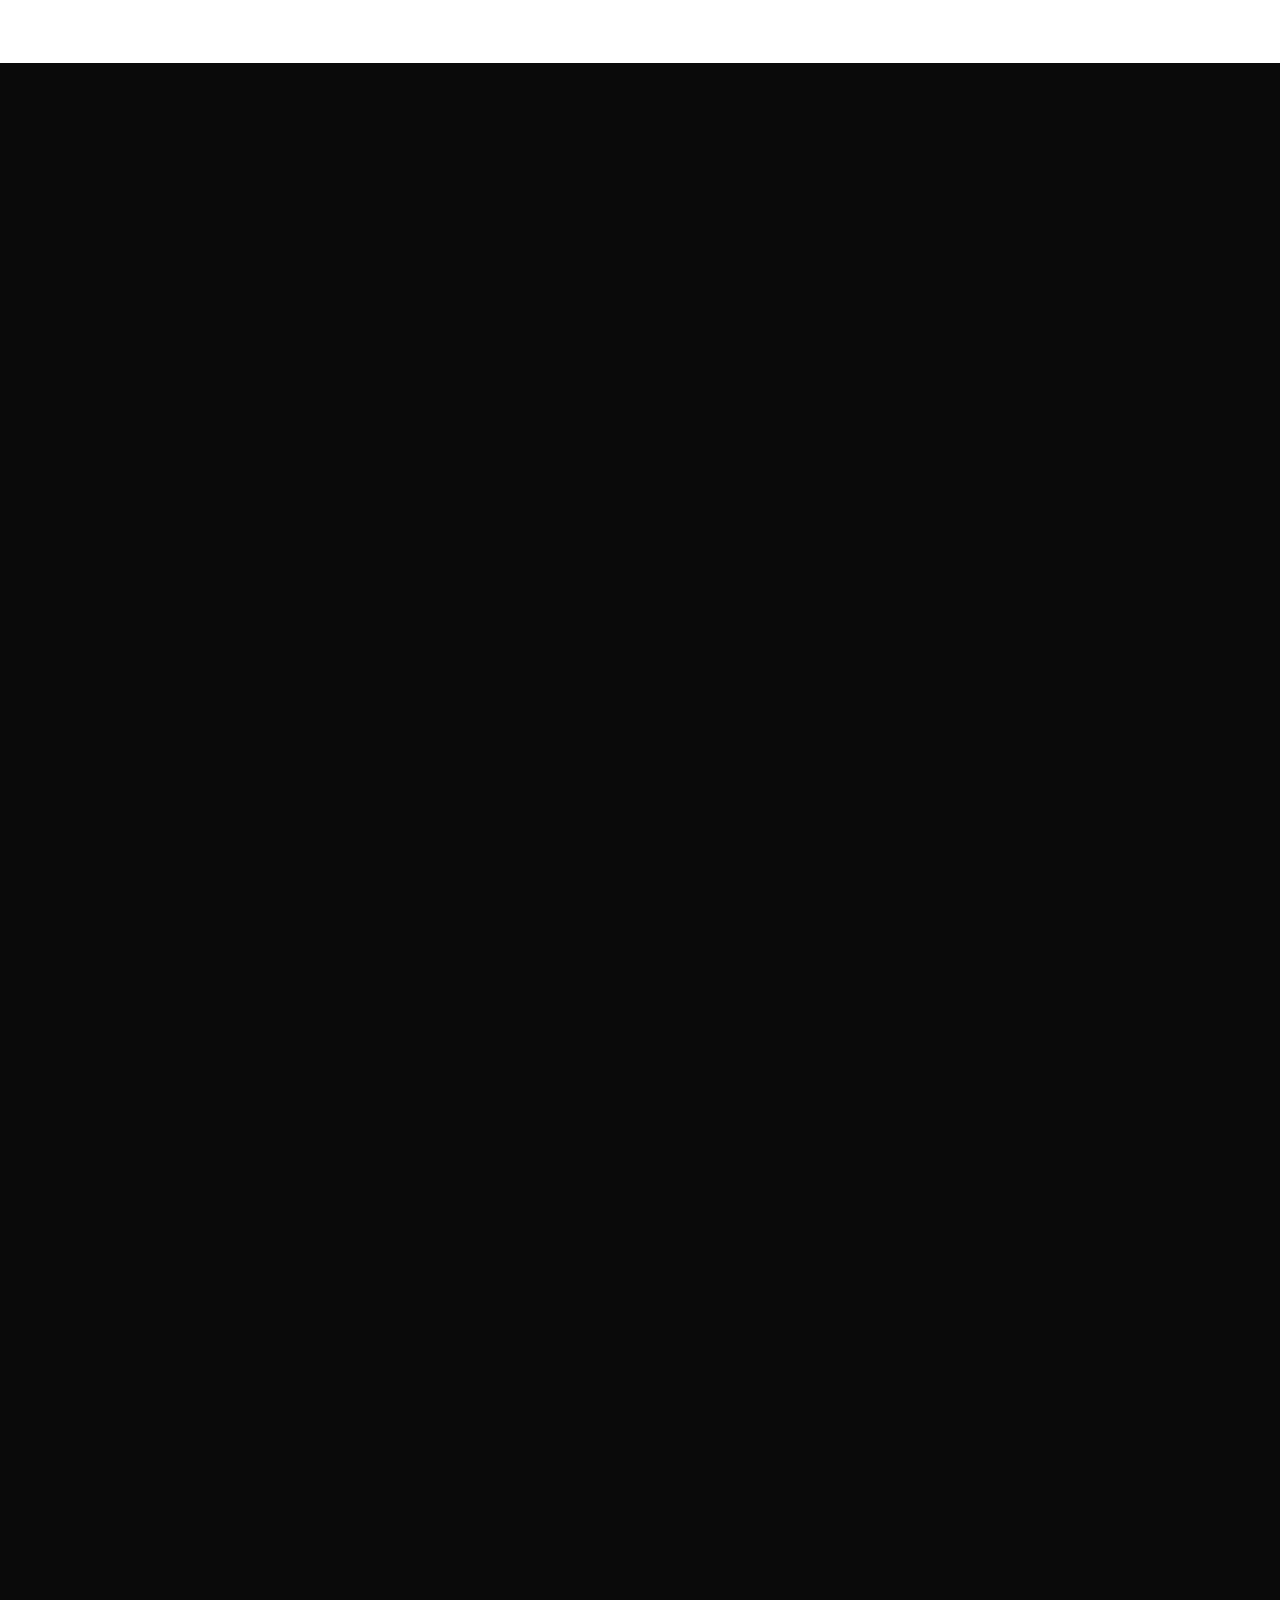
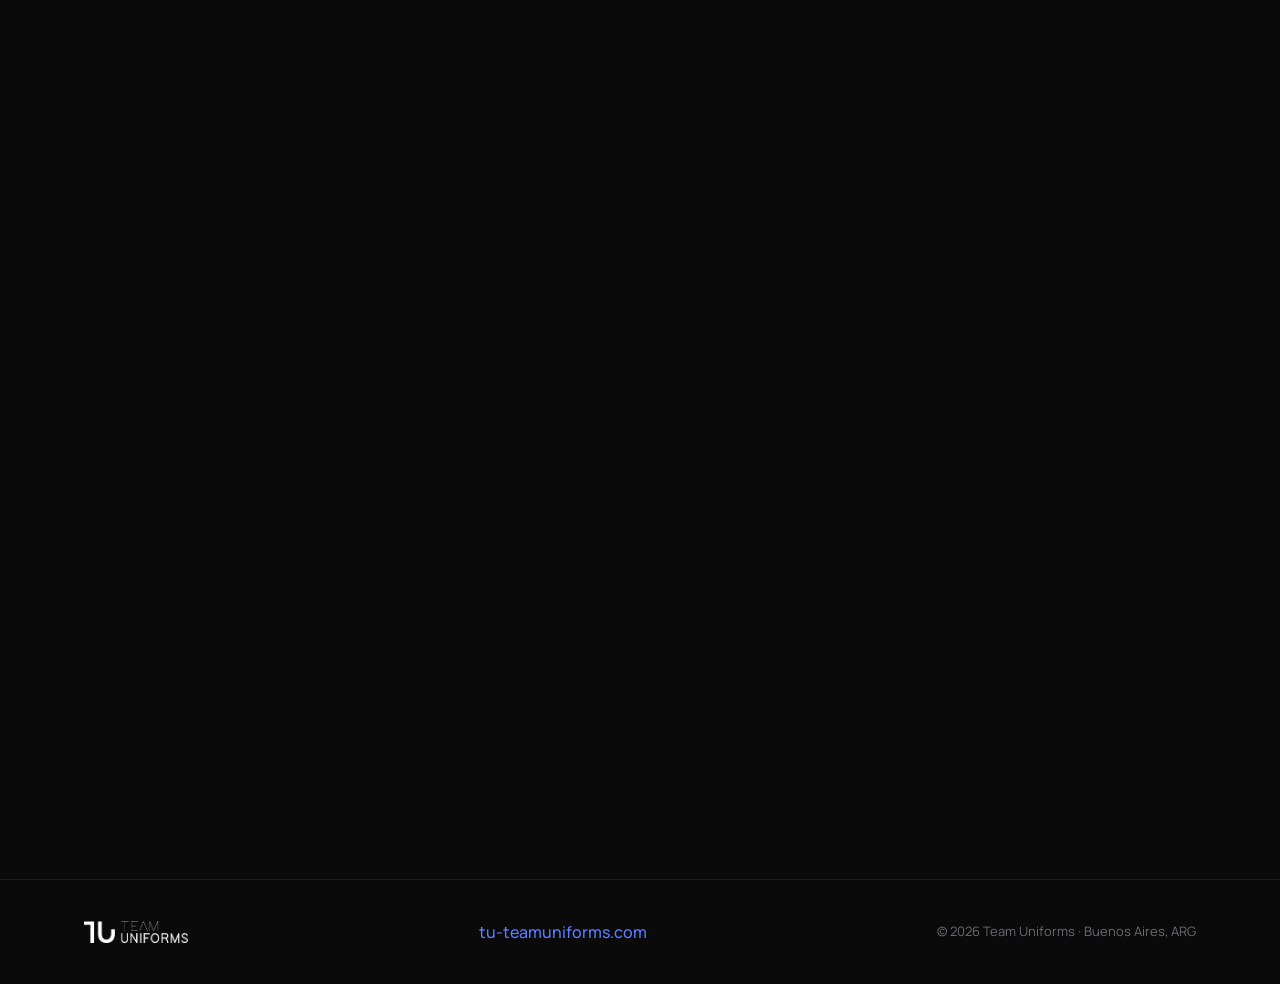
==== commit eee4014e: "Corregir dominio: tu-teamuniforms.com (con s), el nombre real comprado en Namecheap" ====
--- a/index.html
+++ b/index.html
@@ -8,8 +8,8 @@
   <meta property="og:title" content="Team Uniforms — De la idea al producto terminado">
   <meta property="og:description" content="Desarrollamos, producimos e importamos colecciones para marcas que buscan crecer con estándares internacionales.">
   <meta property="og:type" content="website">
-  <meta property="og:url" content="https://tu-teamuniform.com">
-  <meta property="og:image" content="https://tu-teamuniform.com/assets/og.jpg">
+  <meta property="og:url" content="https://tu-teamuniforms.com">
+  <meta property="og:image" content="https://tu-teamuniforms.com/assets/og.jpg">
   <link rel="preconnect" href="https://fonts.googleapis.com">
   <link rel="preconnect" href="https://fonts.gstatic.com" crossorigin>
   <link href="https://fonts.googleapis.com/css2?family=Manrope:wght@300;400;500;600;700;800&display=swap" rel="stylesheet">
@@ -257,7 +257,7 @@
   <footer class="footer">
     <div class="contenedor footer-in">
       <img class="logo-img footer-logo" src="assets/logo-blanco.png" alt="Team Uniforms" width="454" height="96">
-      <span class="footer-web">tu-teamuniform.com</span>
+      <span class="footer-web">tu-teamuniforms.com</span>
       <span class="footer-cp">© 2026 Team Uniforms · Buenos Aires, ARG</span>
     </div>
   </footer>
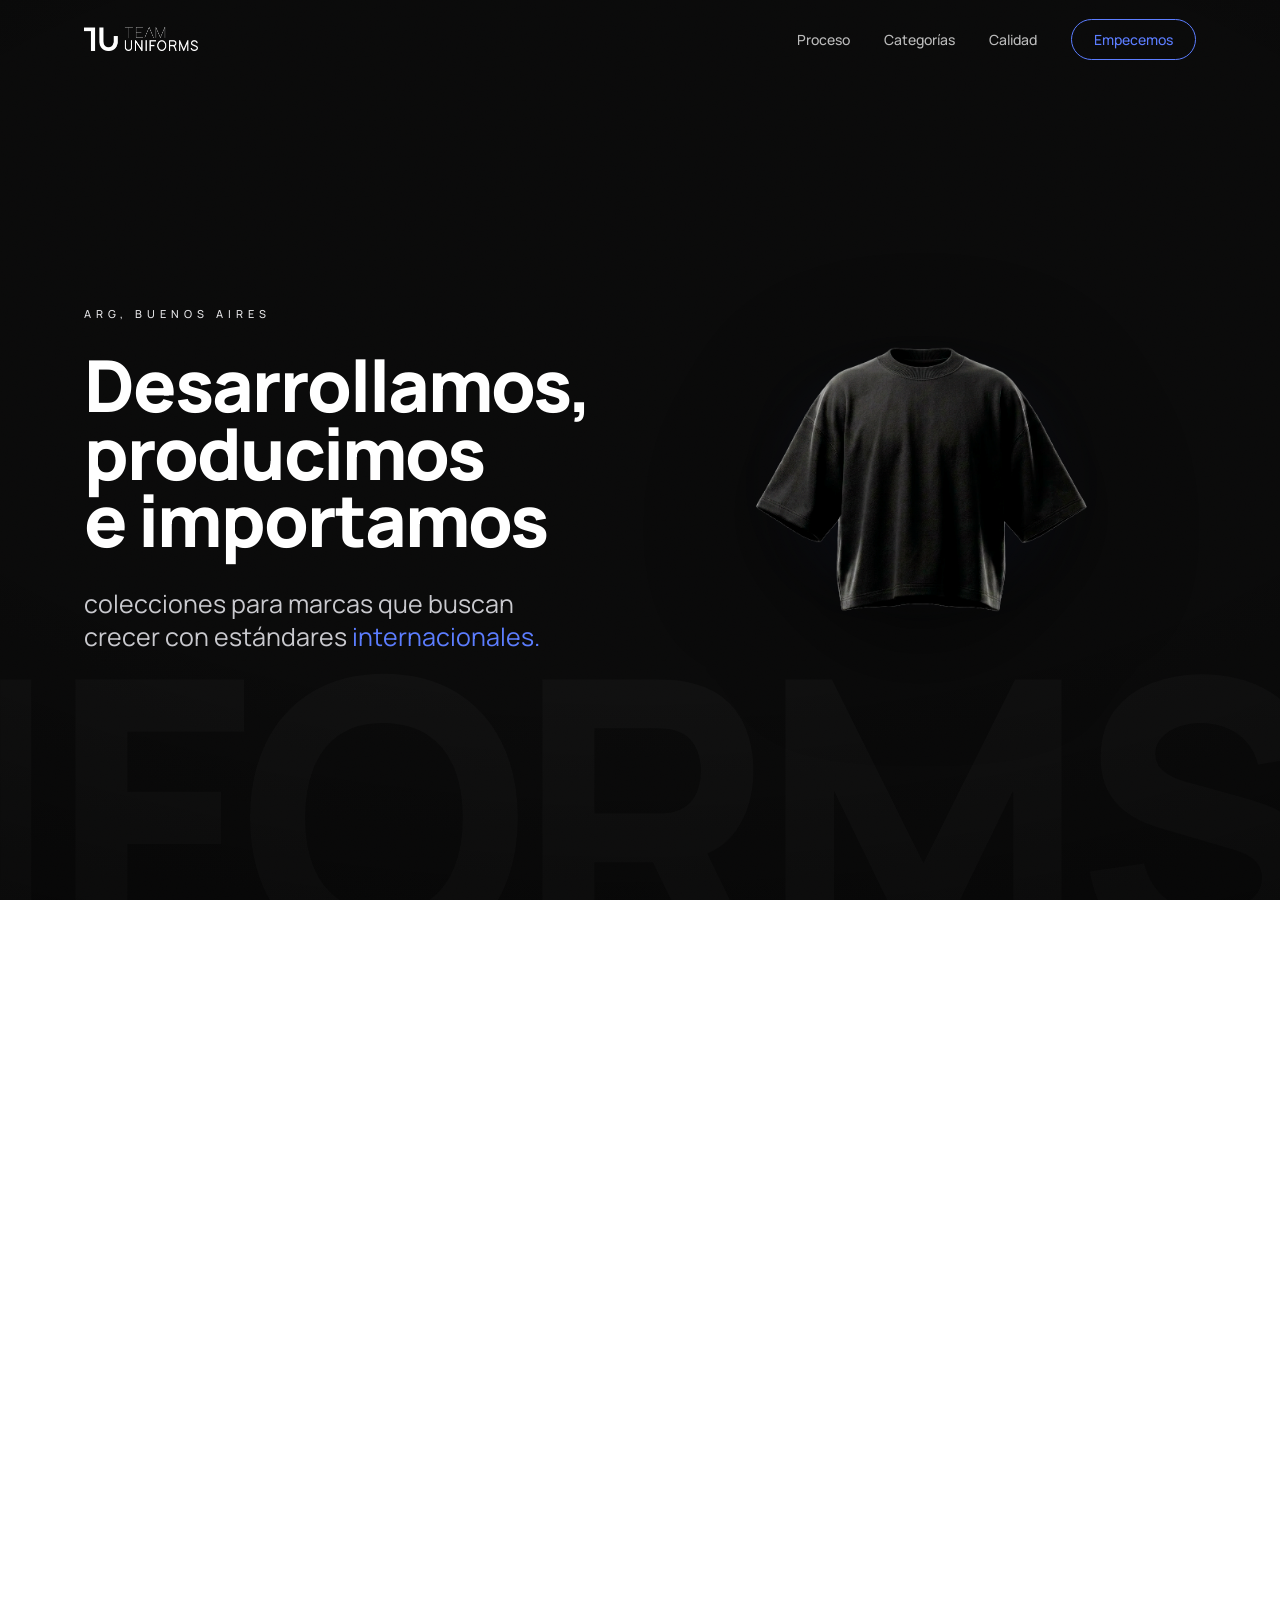
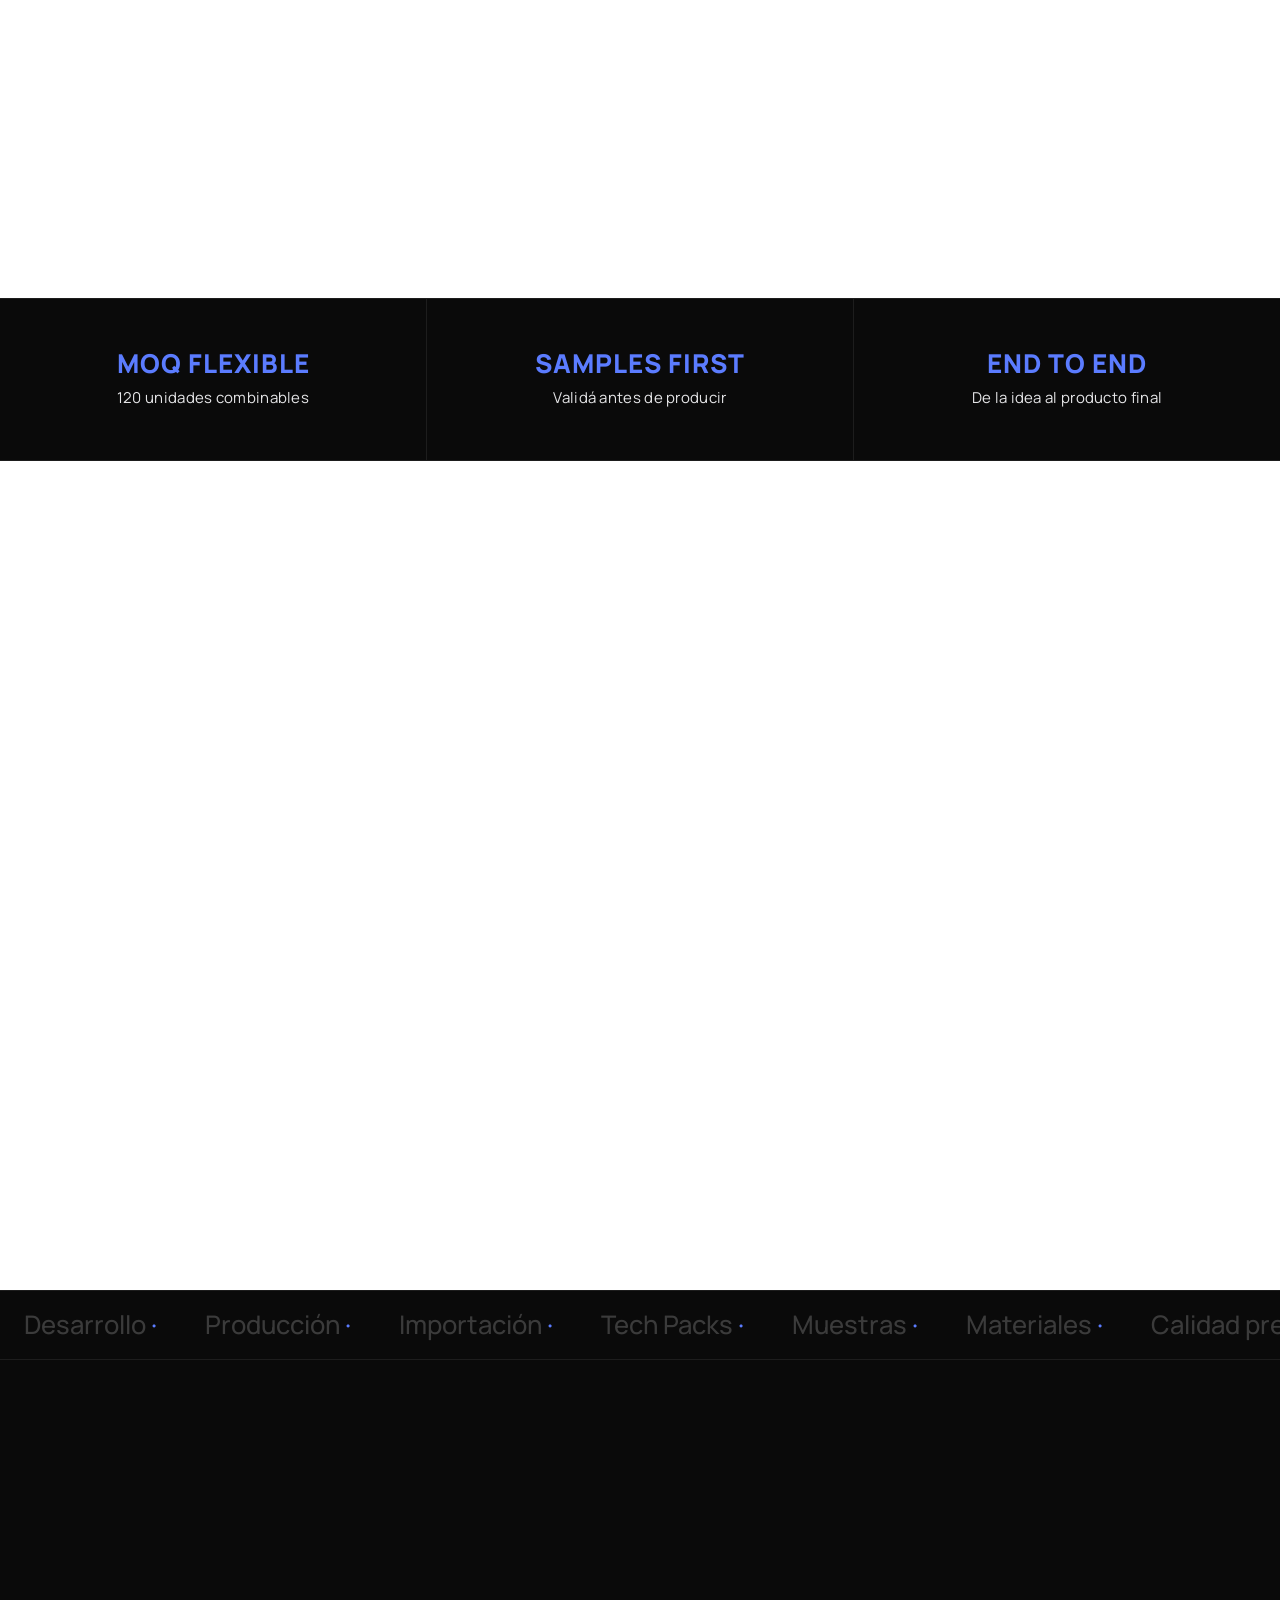
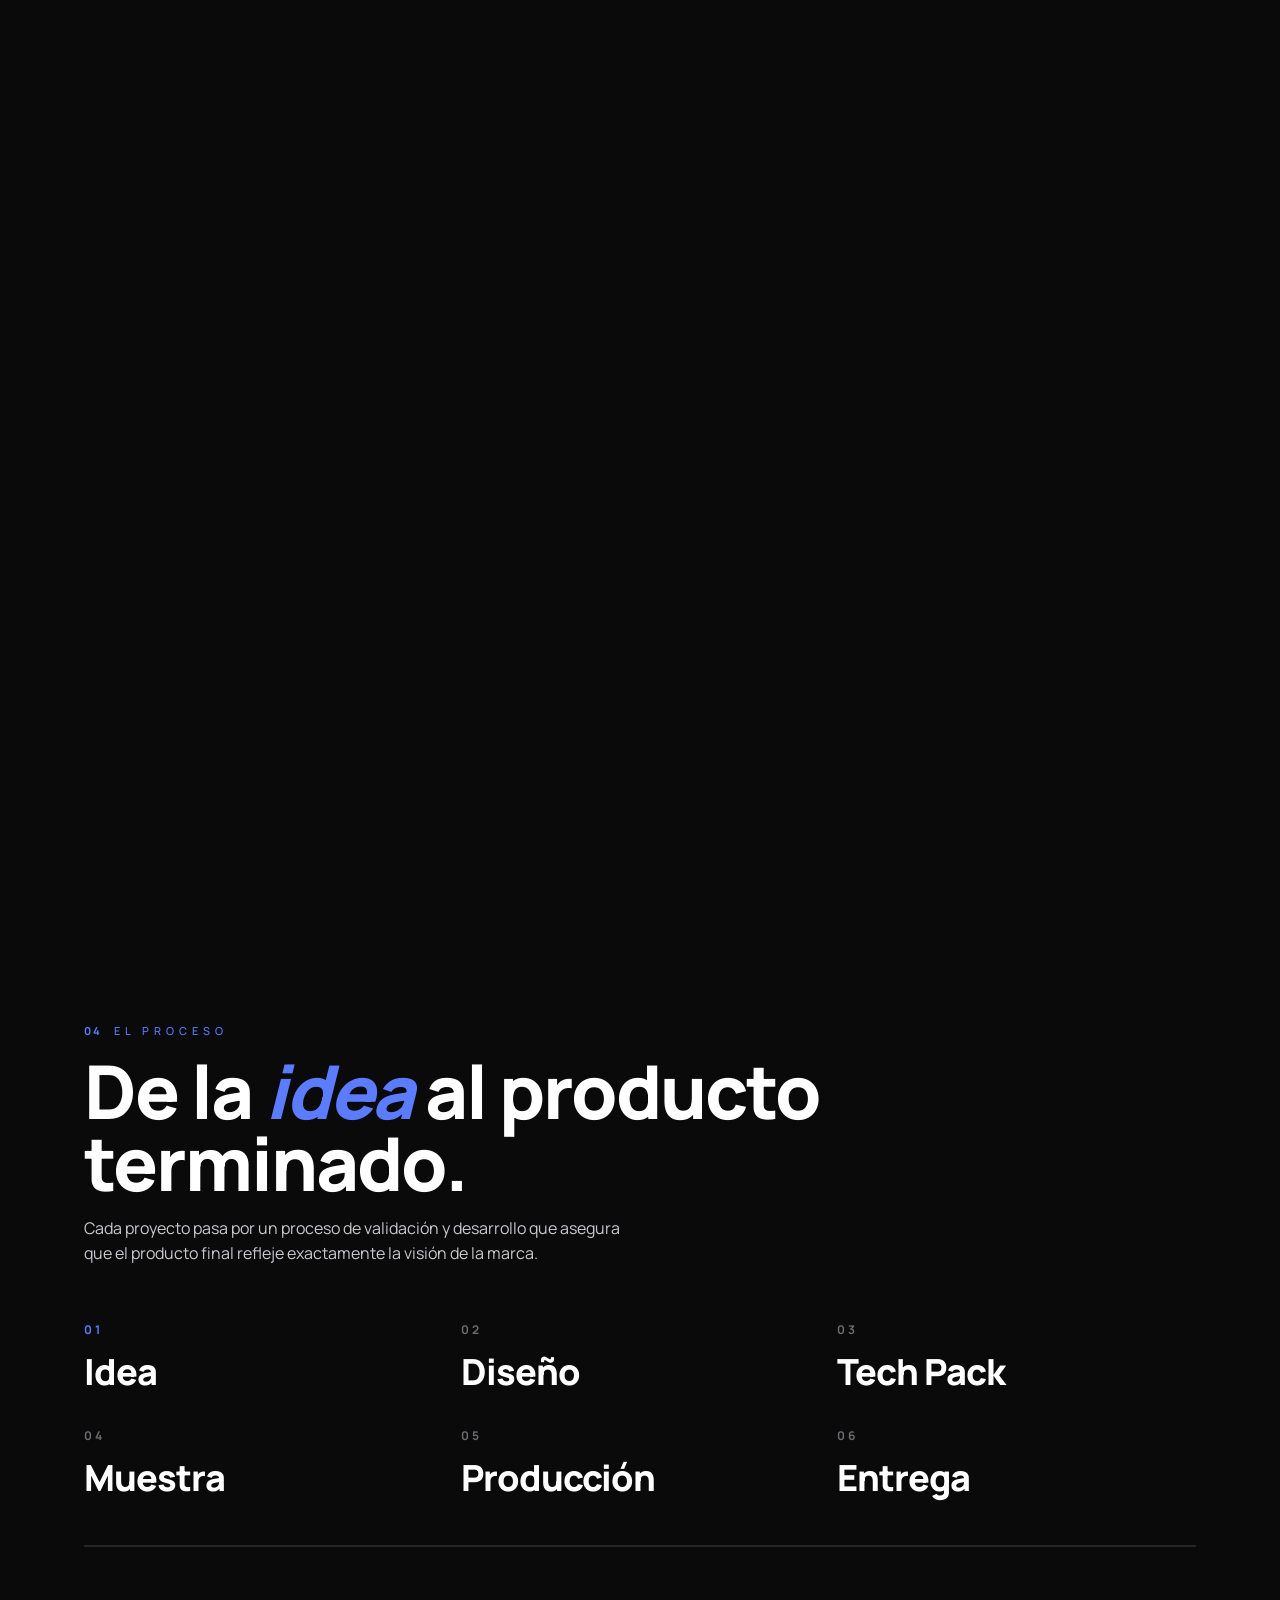
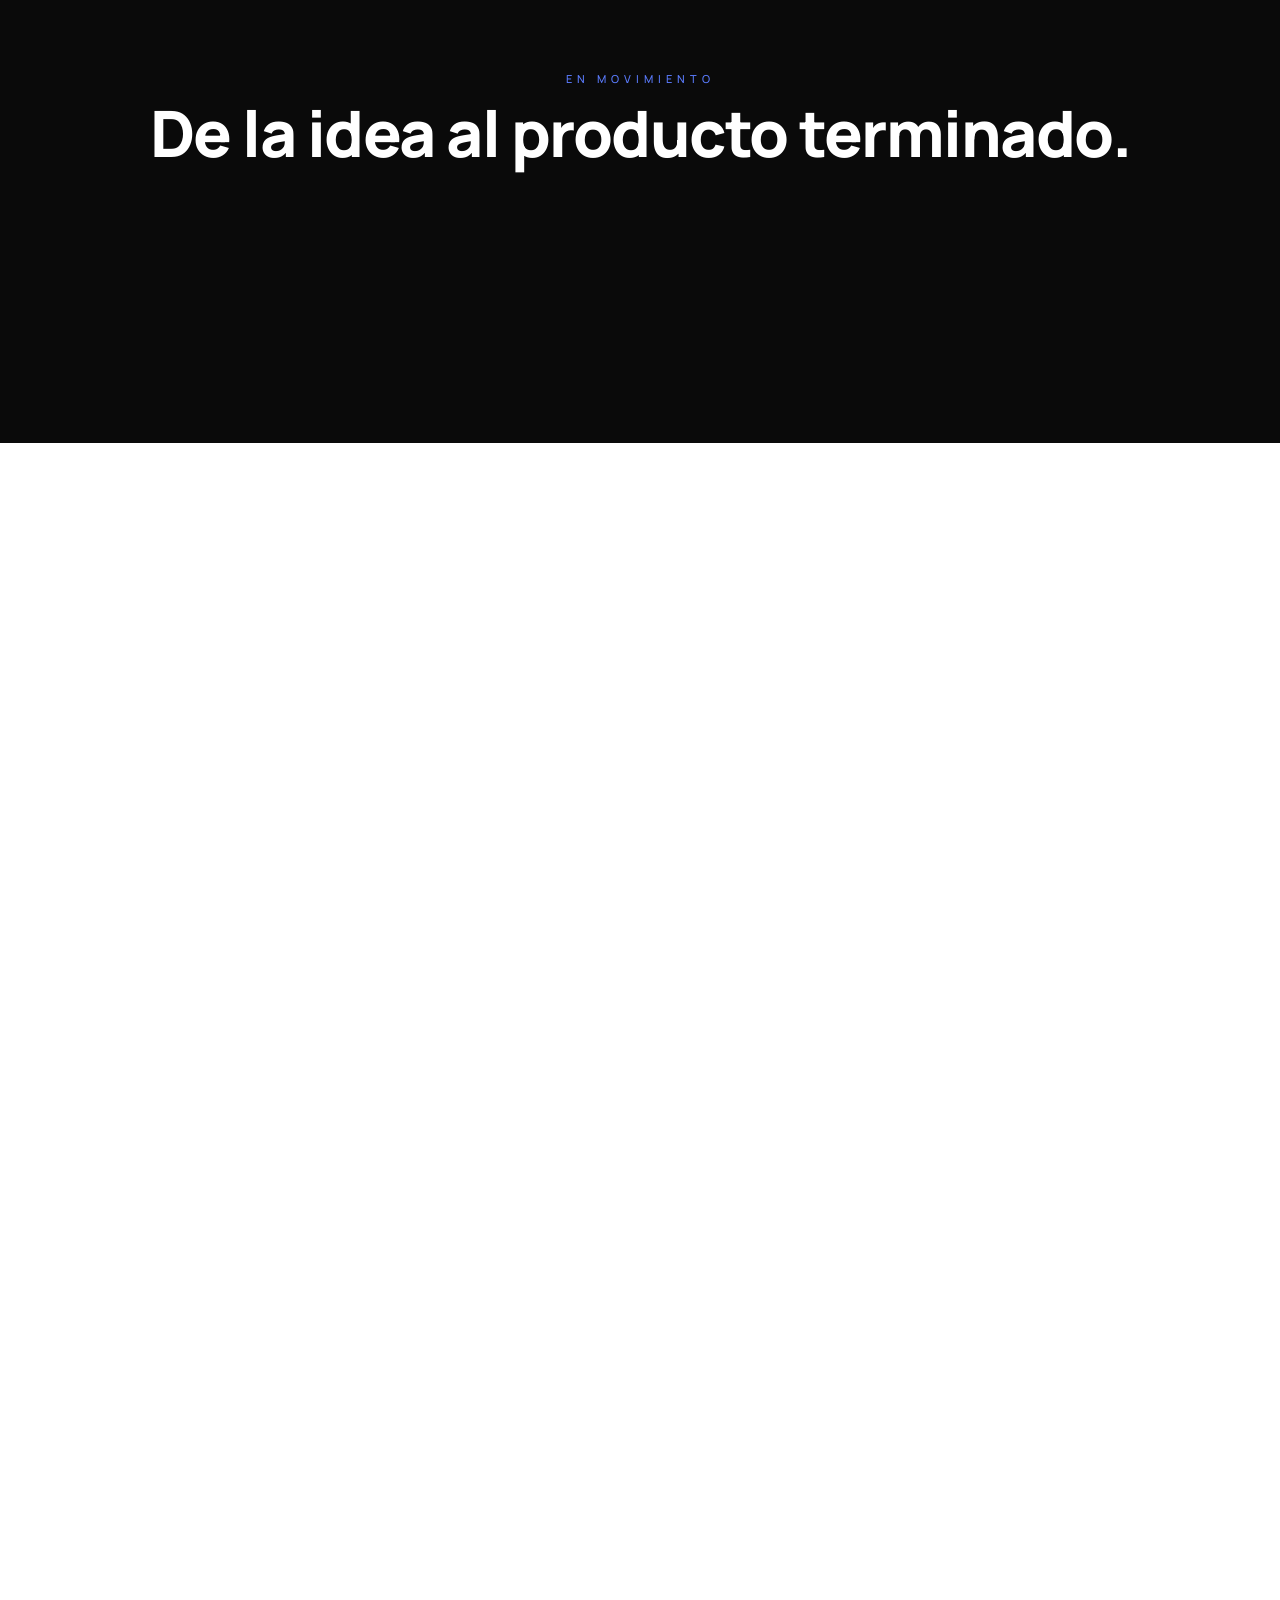
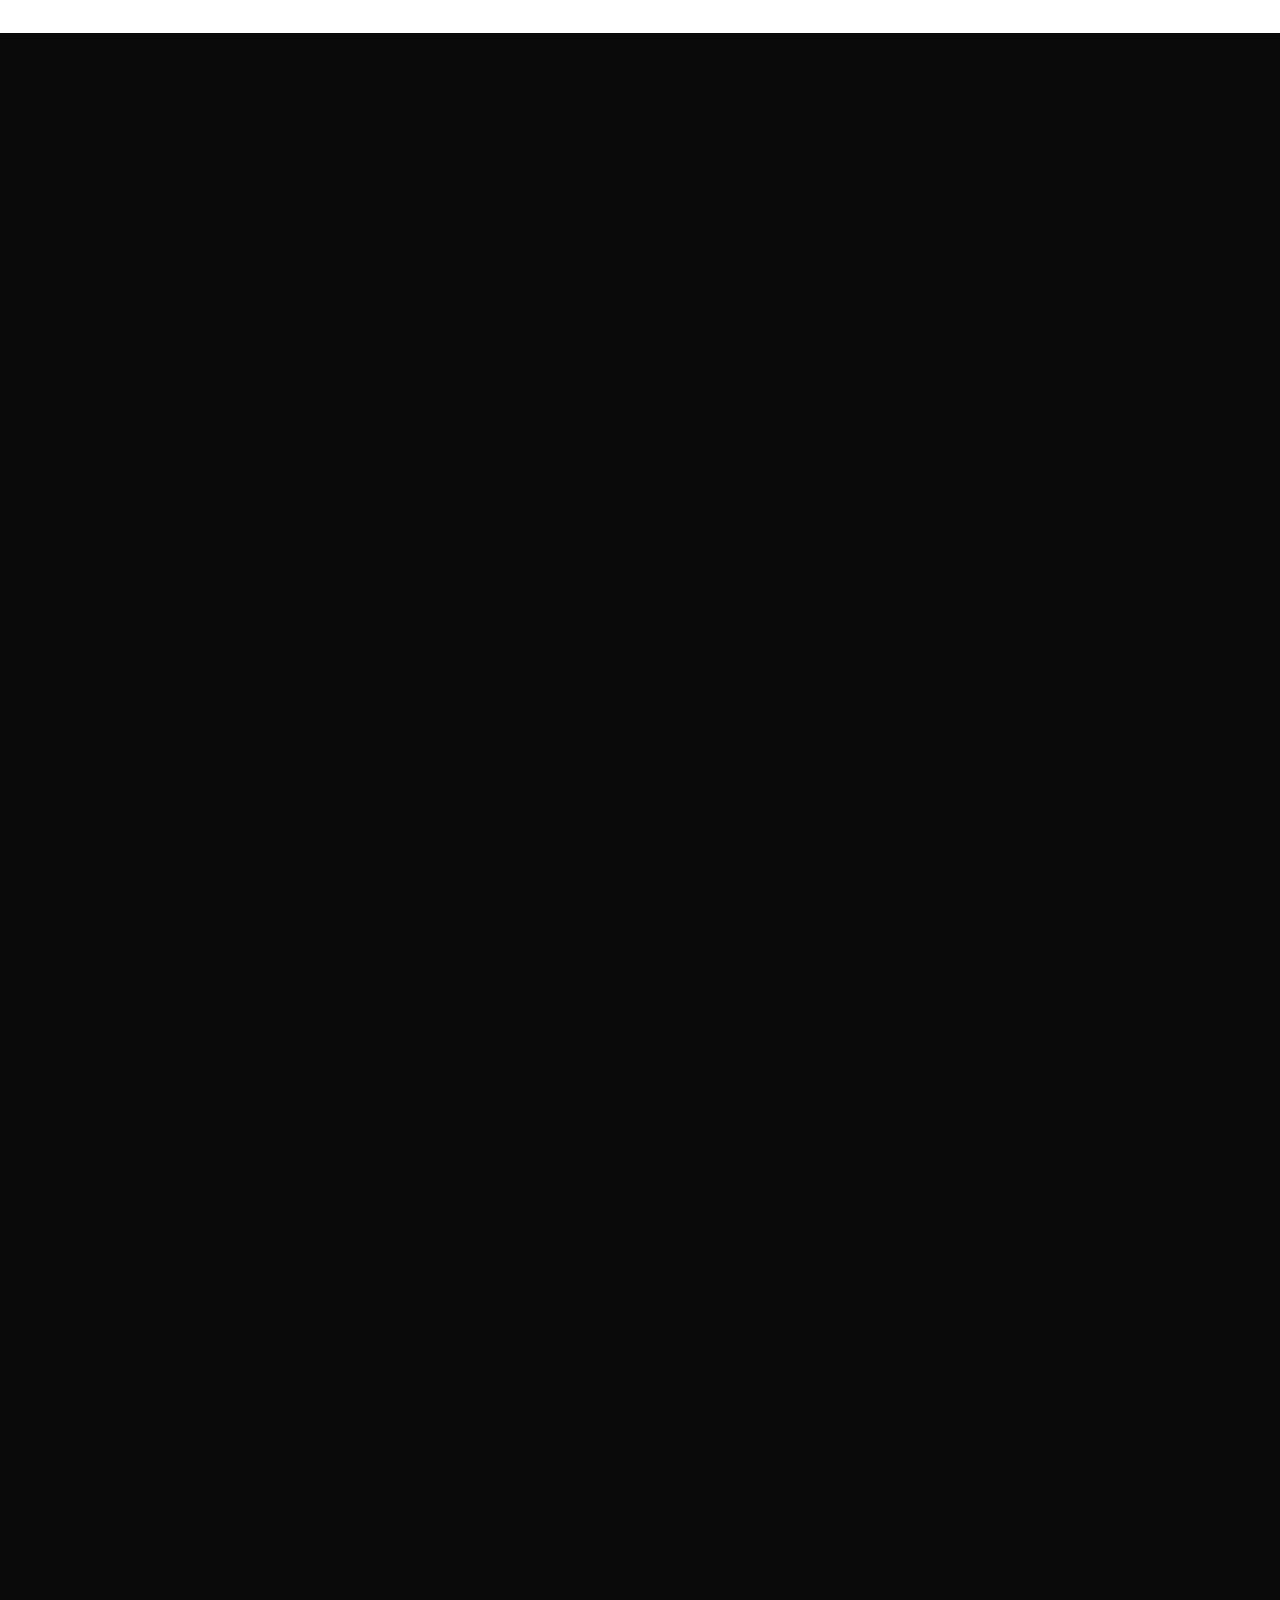
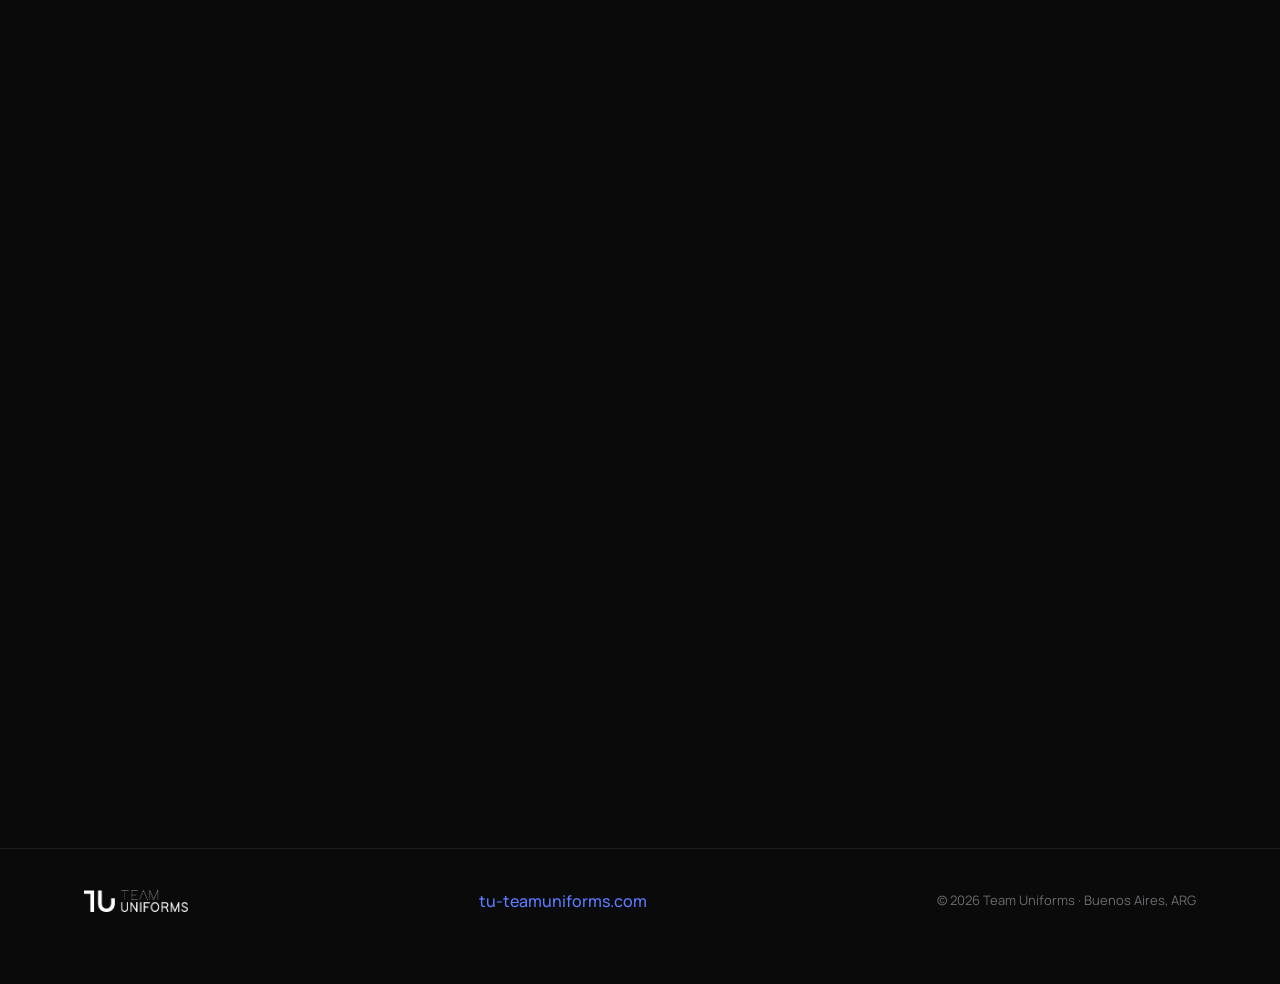
==== commit 599db2a0: "Imagen para compartir en WhatsApp/redes: logo sobre fondo negro con tagline" ====
--- a/index.html
+++ b/index.html
@@ -10,6 +10,8 @@
   <meta property="og:type" content="website">
   <meta property="og:url" content="https://tu-teamuniforms.com">
   <meta property="og:image" content="https://tu-teamuniforms.com/assets/og.jpg">
+  <meta property="og:image:width" content="1200">
+  <meta property="og:image:height" content="630">
   <link rel="preconnect" href="https://fonts.googleapis.com">
   <link rel="preconnect" href="https://fonts.gstatic.com" crossorigin>
   <link href="https://fonts.googleapis.com/css2?family=Manrope:wght@300;400;500;600;700;800&display=swap" rel="stylesheet">
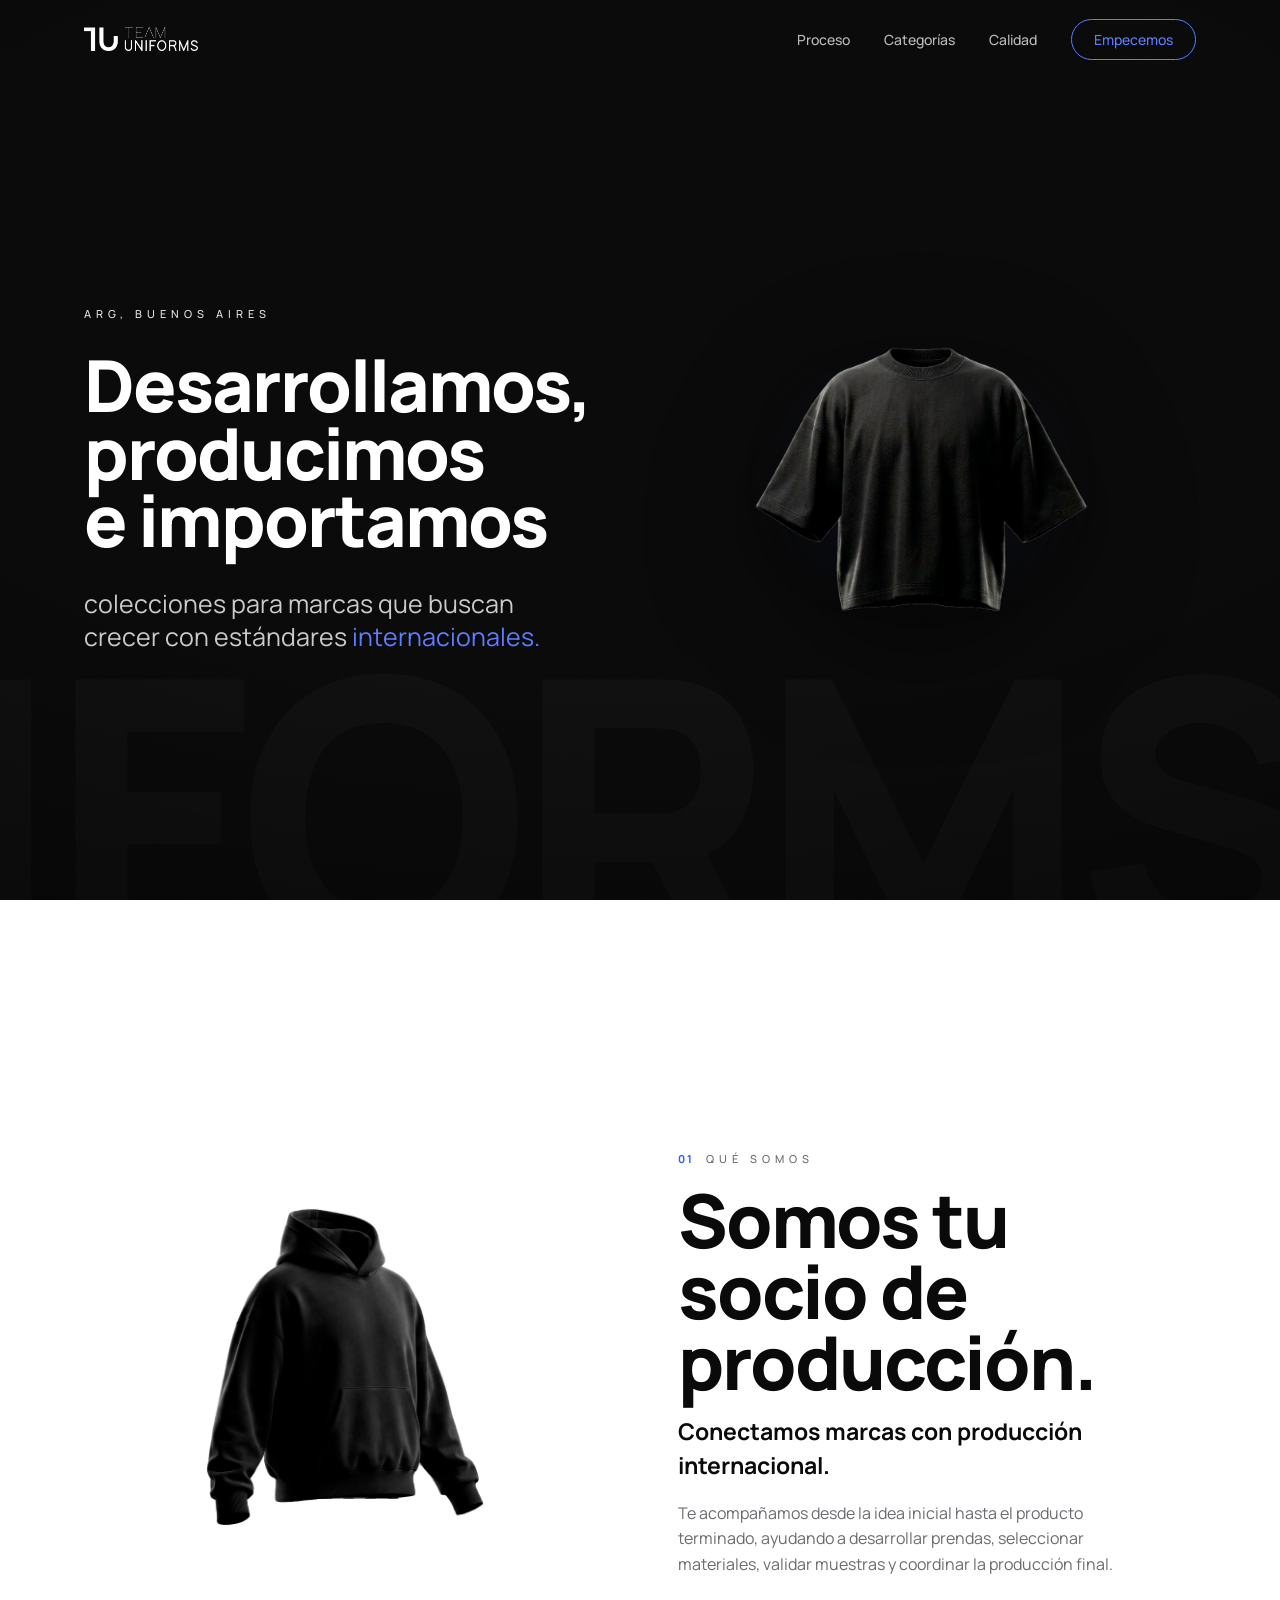
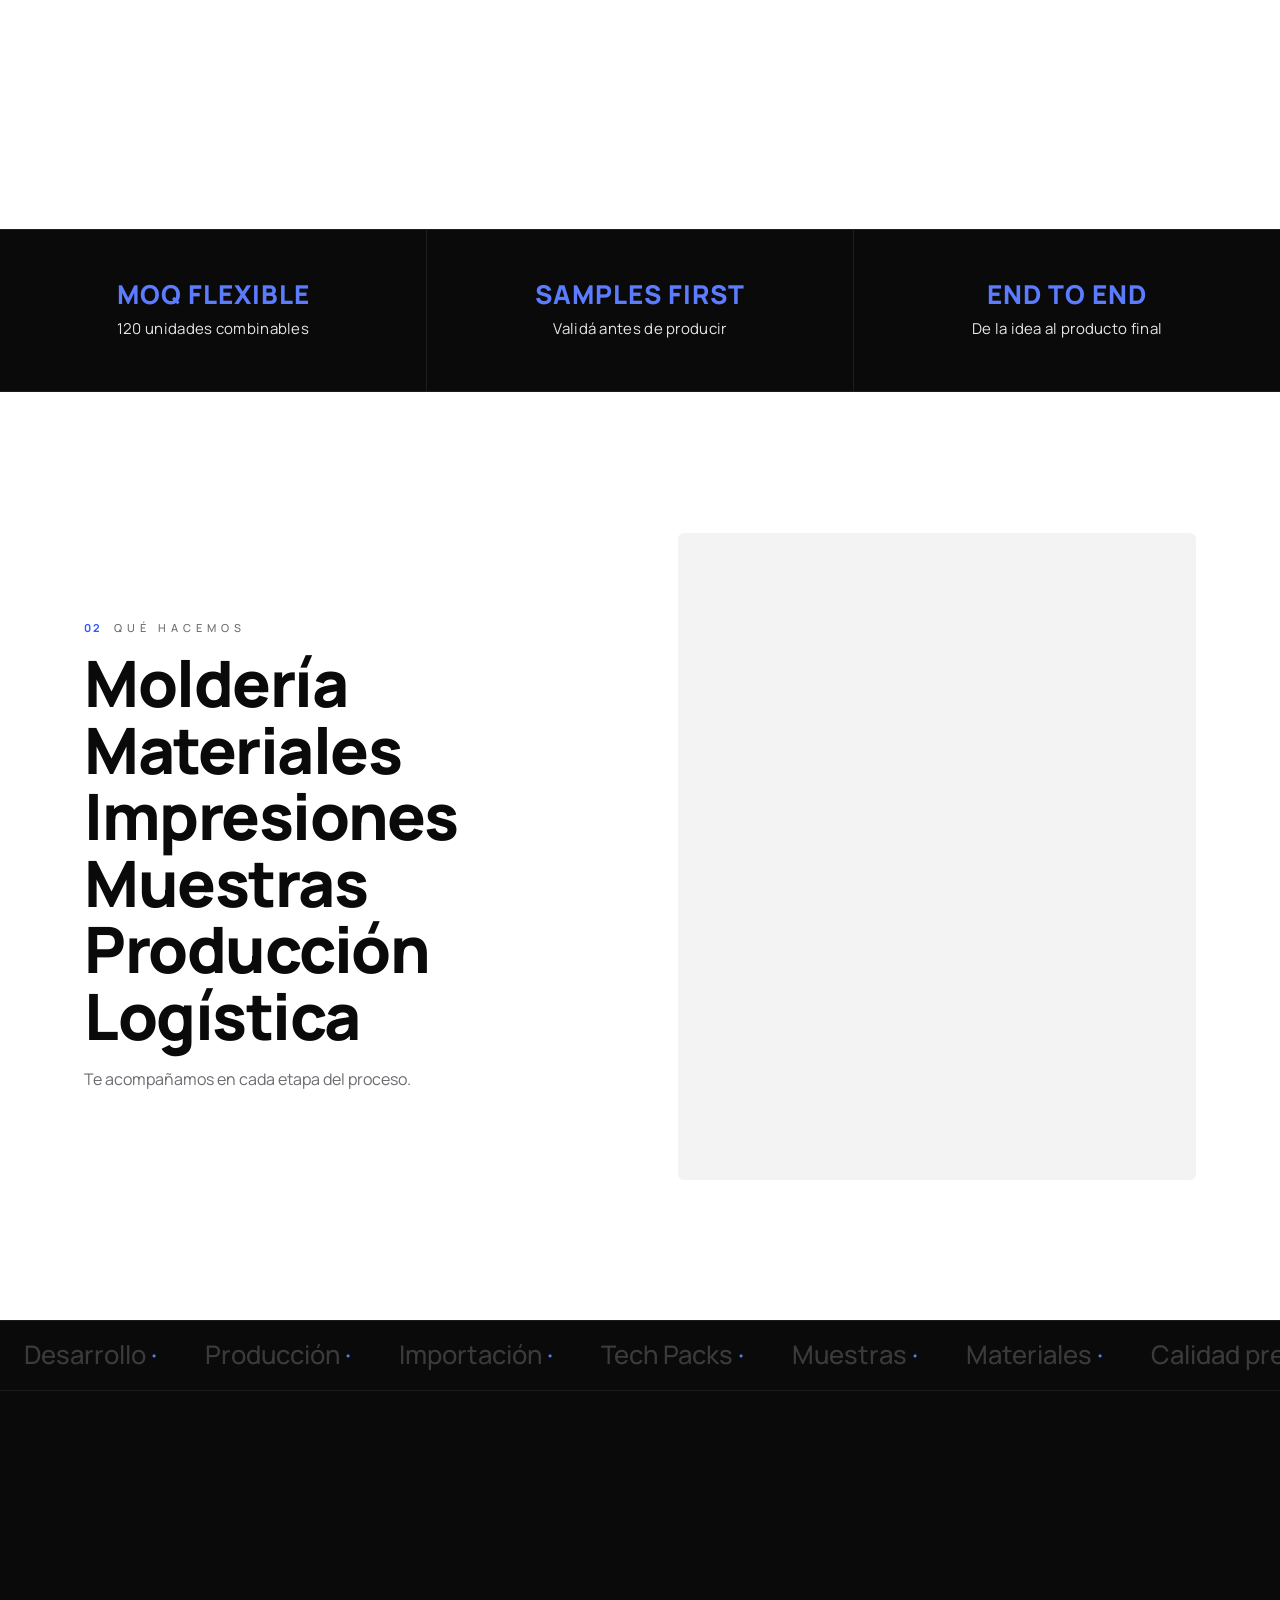
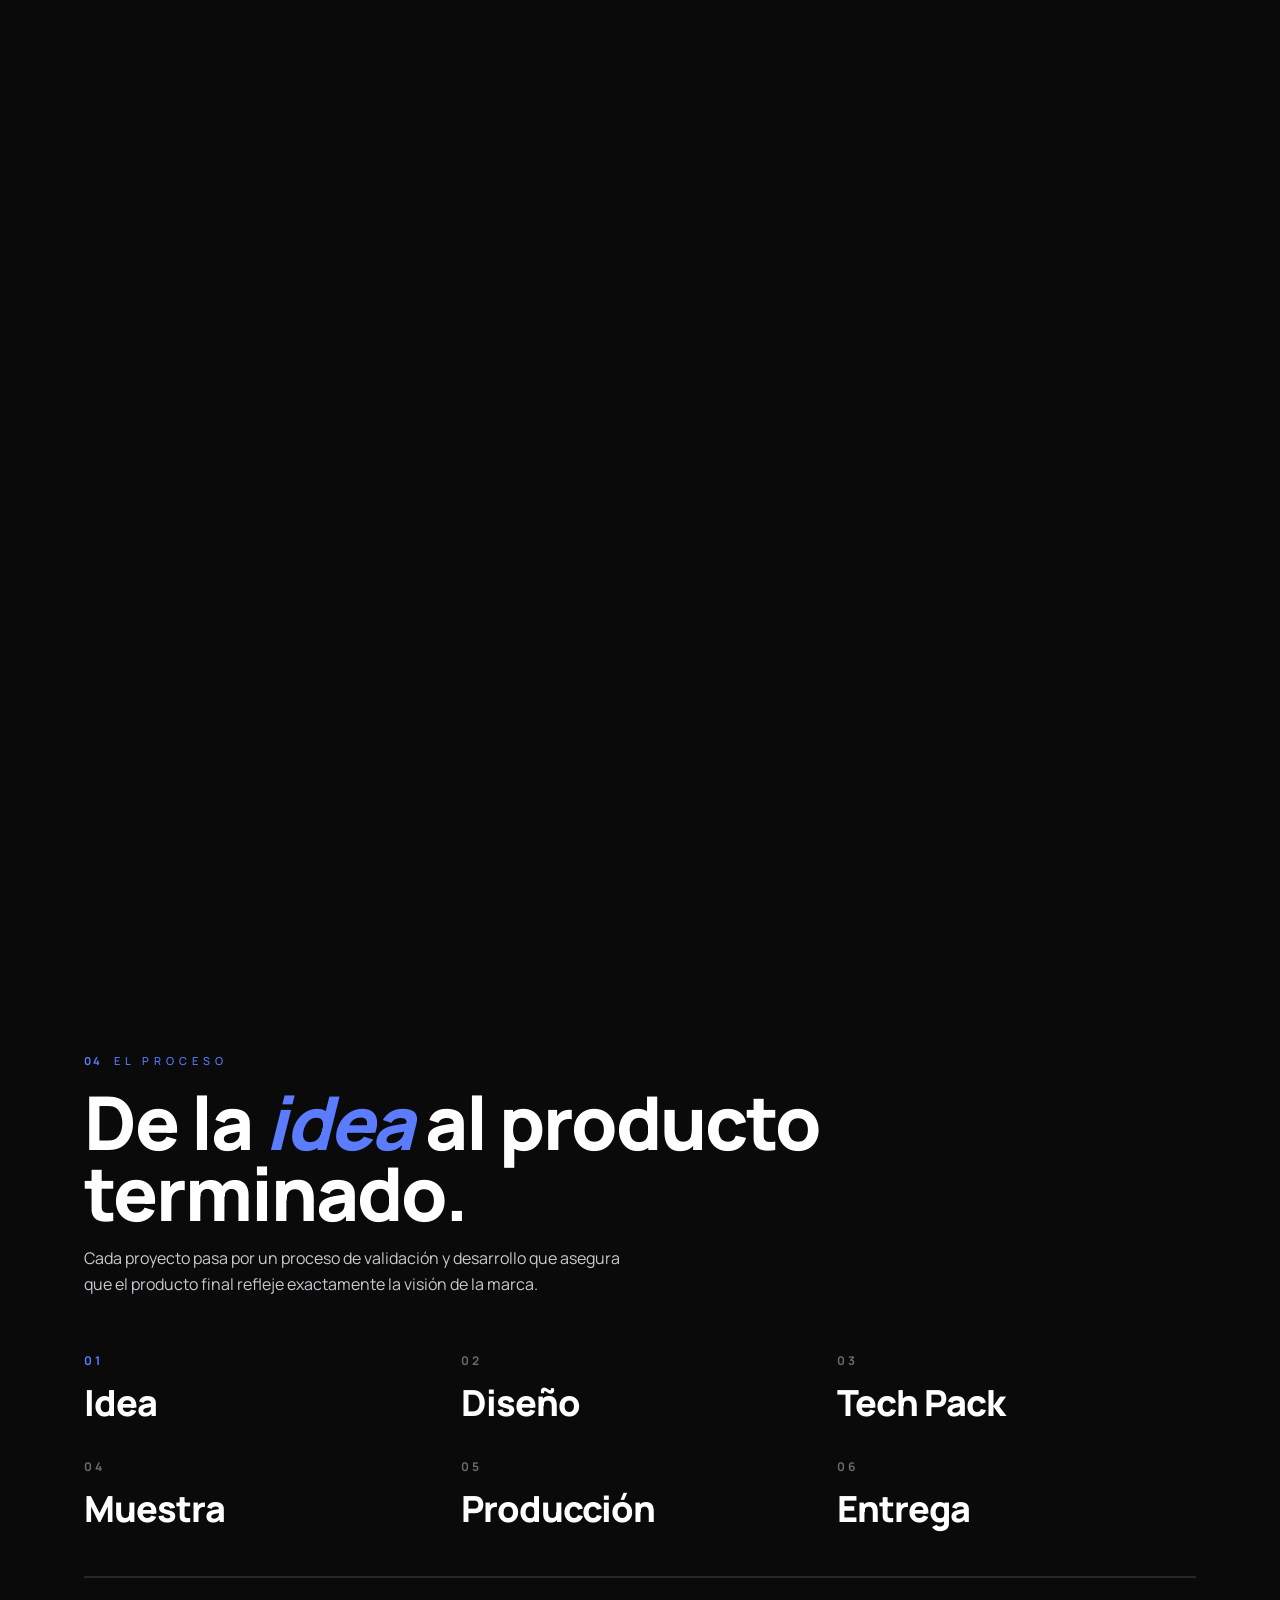
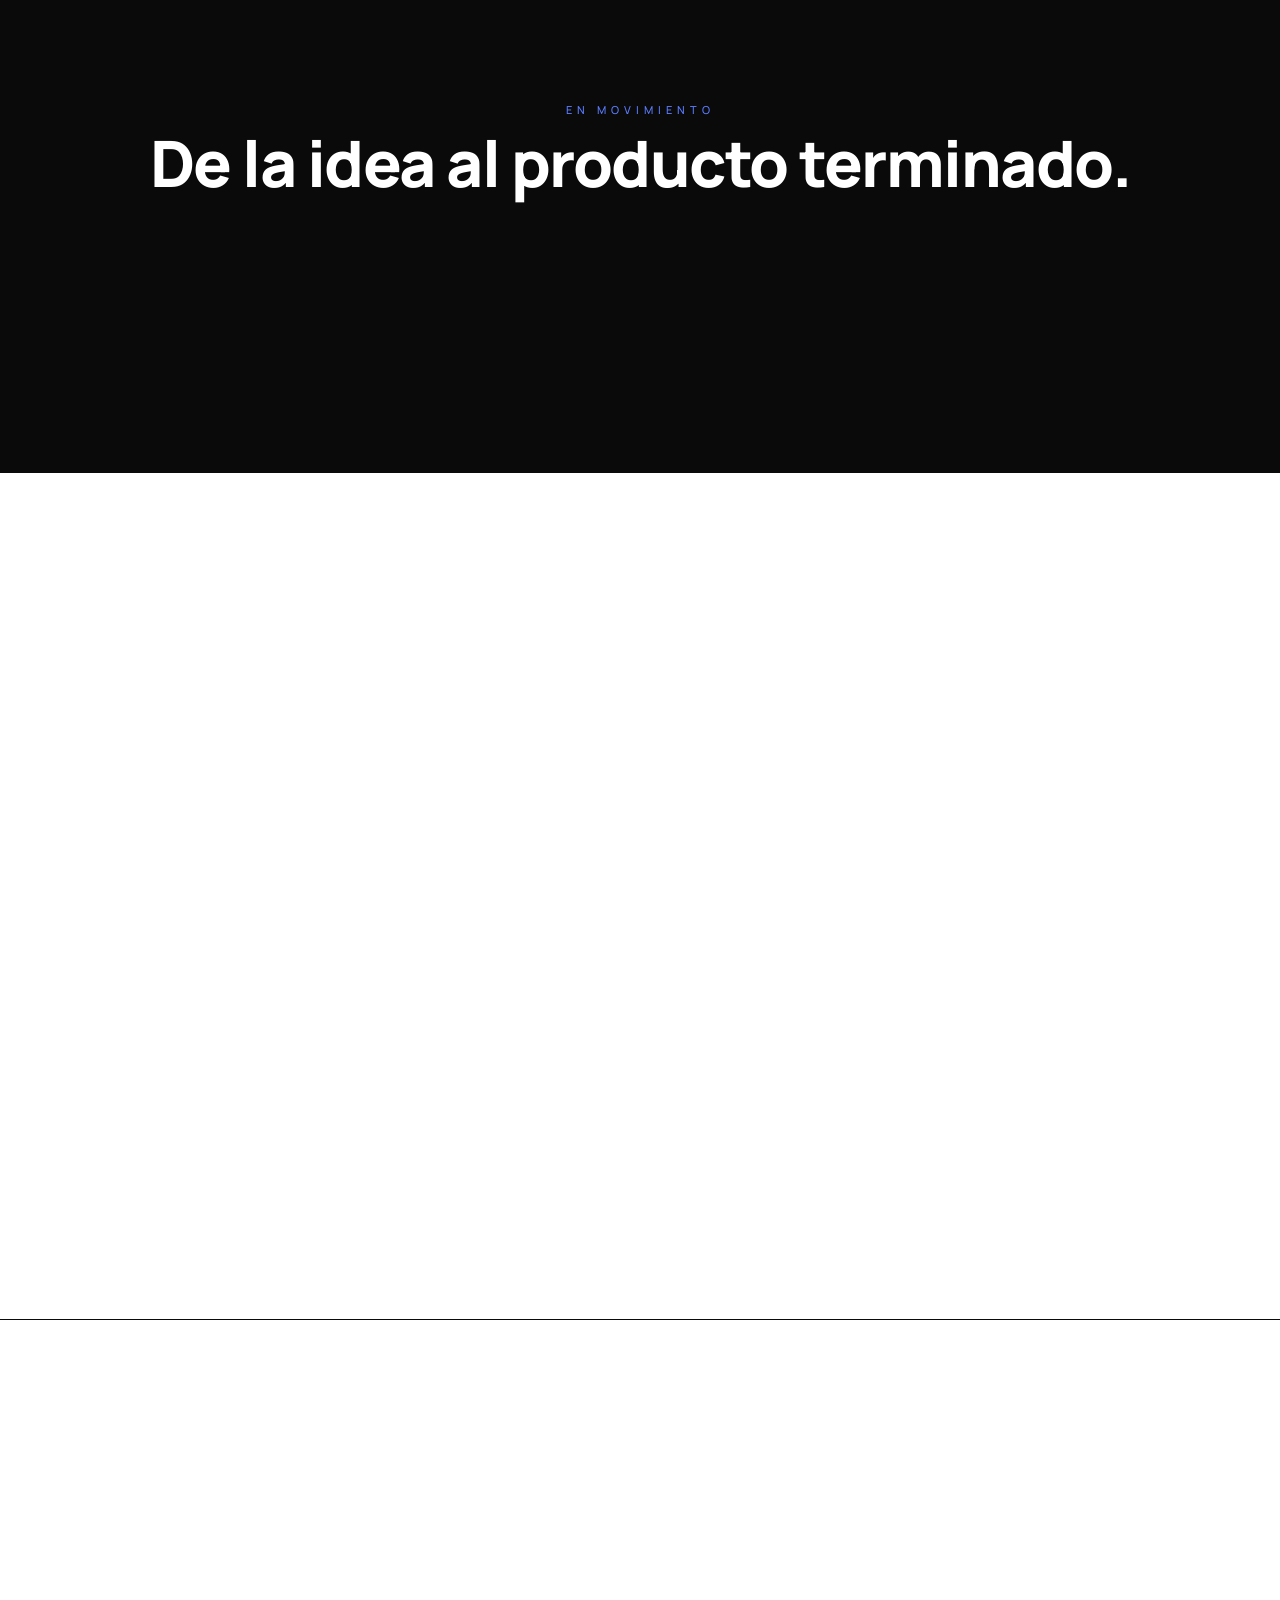
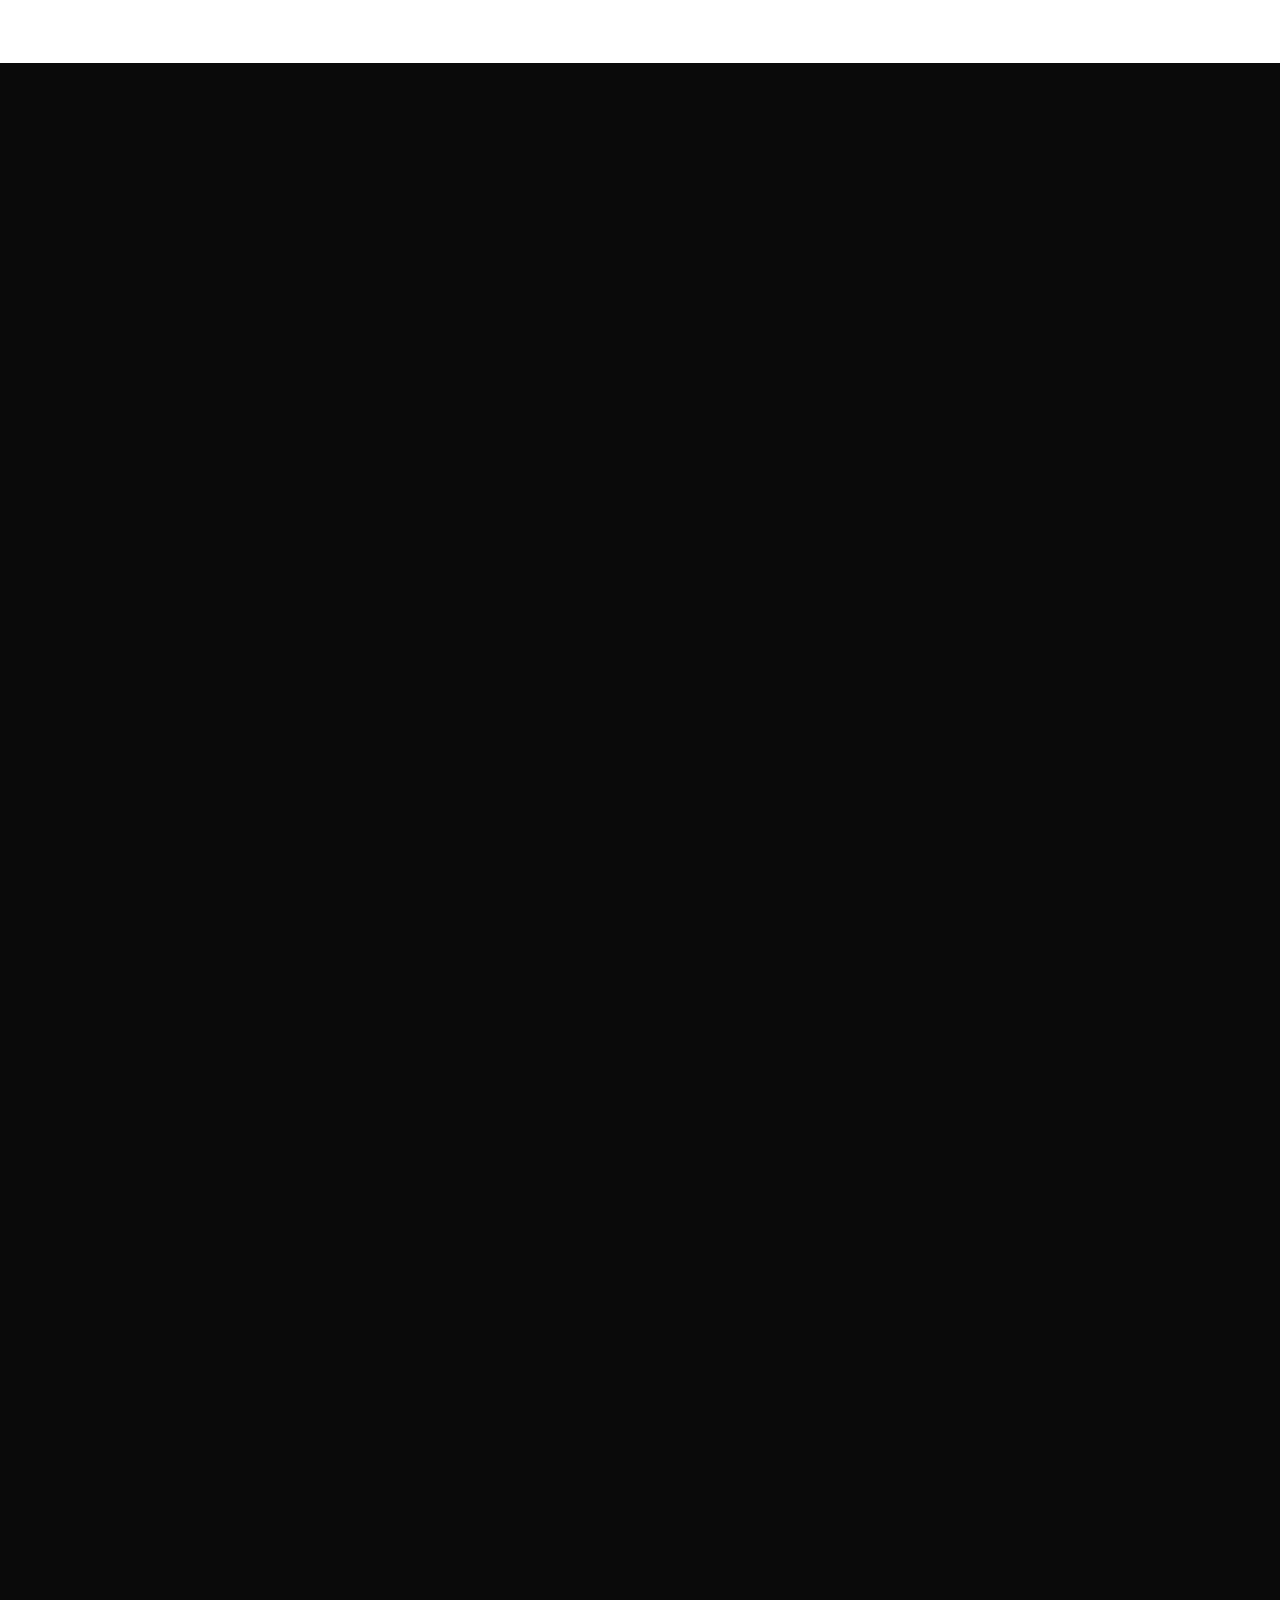
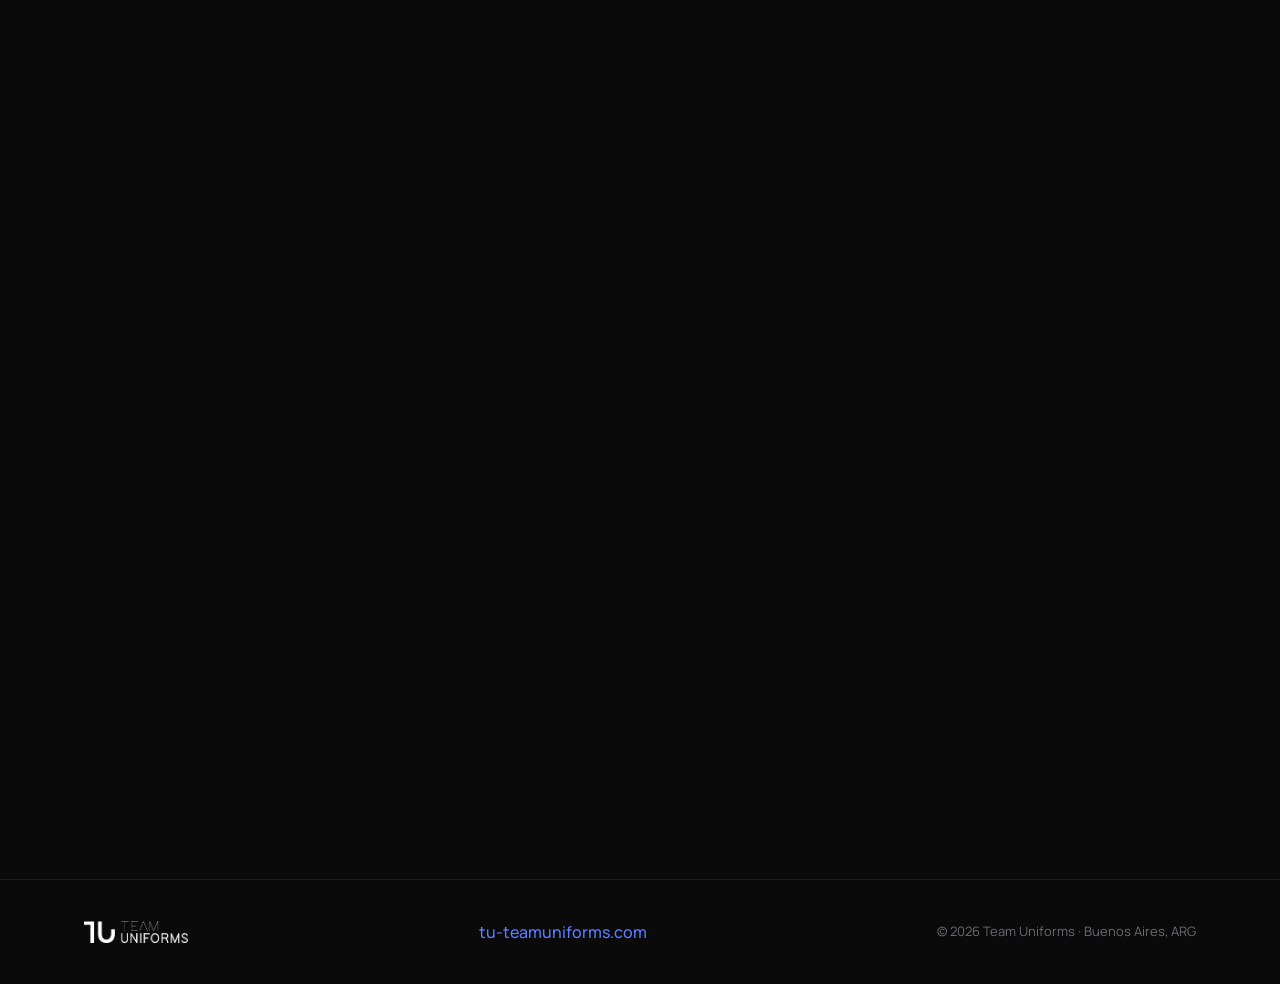
==== commit e942614c: "Hero: video homevideo.mp4 en lugar de la remera (poster + autoplay + loop)" ====
--- a/index.html
+++ b/index.html
@@ -61,7 +61,9 @@
         </div>
         <div class="hero-obj reveal-hero">
           <div class="hero-float">
-            <img class="hero-prenda" src="assets/render-web.png" alt="Prenda premium de Team Uniforms suspendida en el espacio" width="1376" height="768" decoding="async">
+            <video class="hero-prenda" autoplay muted loop playsinline preload="auto" poster="assets/render-web.png" aria-label="Team Uniforms en movimiento">
+              <source src="assets/homevideo.mp4" type="video/mp4">
+            </video>
           </div>
         </div>
       </div>
--- a/css/styles.css
+++ b/css/styles.css
@@ -74,7 +74,7 @@
 .hero-obj{position:relative;display:flex;justify-content:center;align-items:center;perspective:1300px}
 .hero-obj::after{content:"";position:absolute;width:78%;height:70%;border-radius:50%;background:radial-gradient(circle,rgba(91,124,255,.18),transparent 65%);filter:blur(22px);z-index:-1}
 .hero-float{animation:flotar 7s ease-in-out infinite;will-change:transform}
-.hero-prenda{width:100%;max-width:720px;height:auto;display:block;transform-style:preserve-3d;will-change:transform;transition:transform .5s var(--ease);filter:drop-shadow(0 30px 55px rgba(0,0,0,.6))}
+.hero-prenda{width:100%;max-width:720px;height:auto;display:block;border-radius:12px;transform-style:preserve-3d;will-change:transform;transition:transform .5s var(--ease);filter:drop-shadow(0 30px 55px rgba(0,0,0,.6))}
 @keyframes flotar{0%,100%{transform:translateY(-9px)}50%{transform:translateY(9px)}}
 .hero-tit span{display:block}
 .hero-sub{font-weight:400;font-size:clamp(16px,2.2vw,25px);color:#c9c9ce;max-width:600px;margin-top:32px;line-height:1.35}
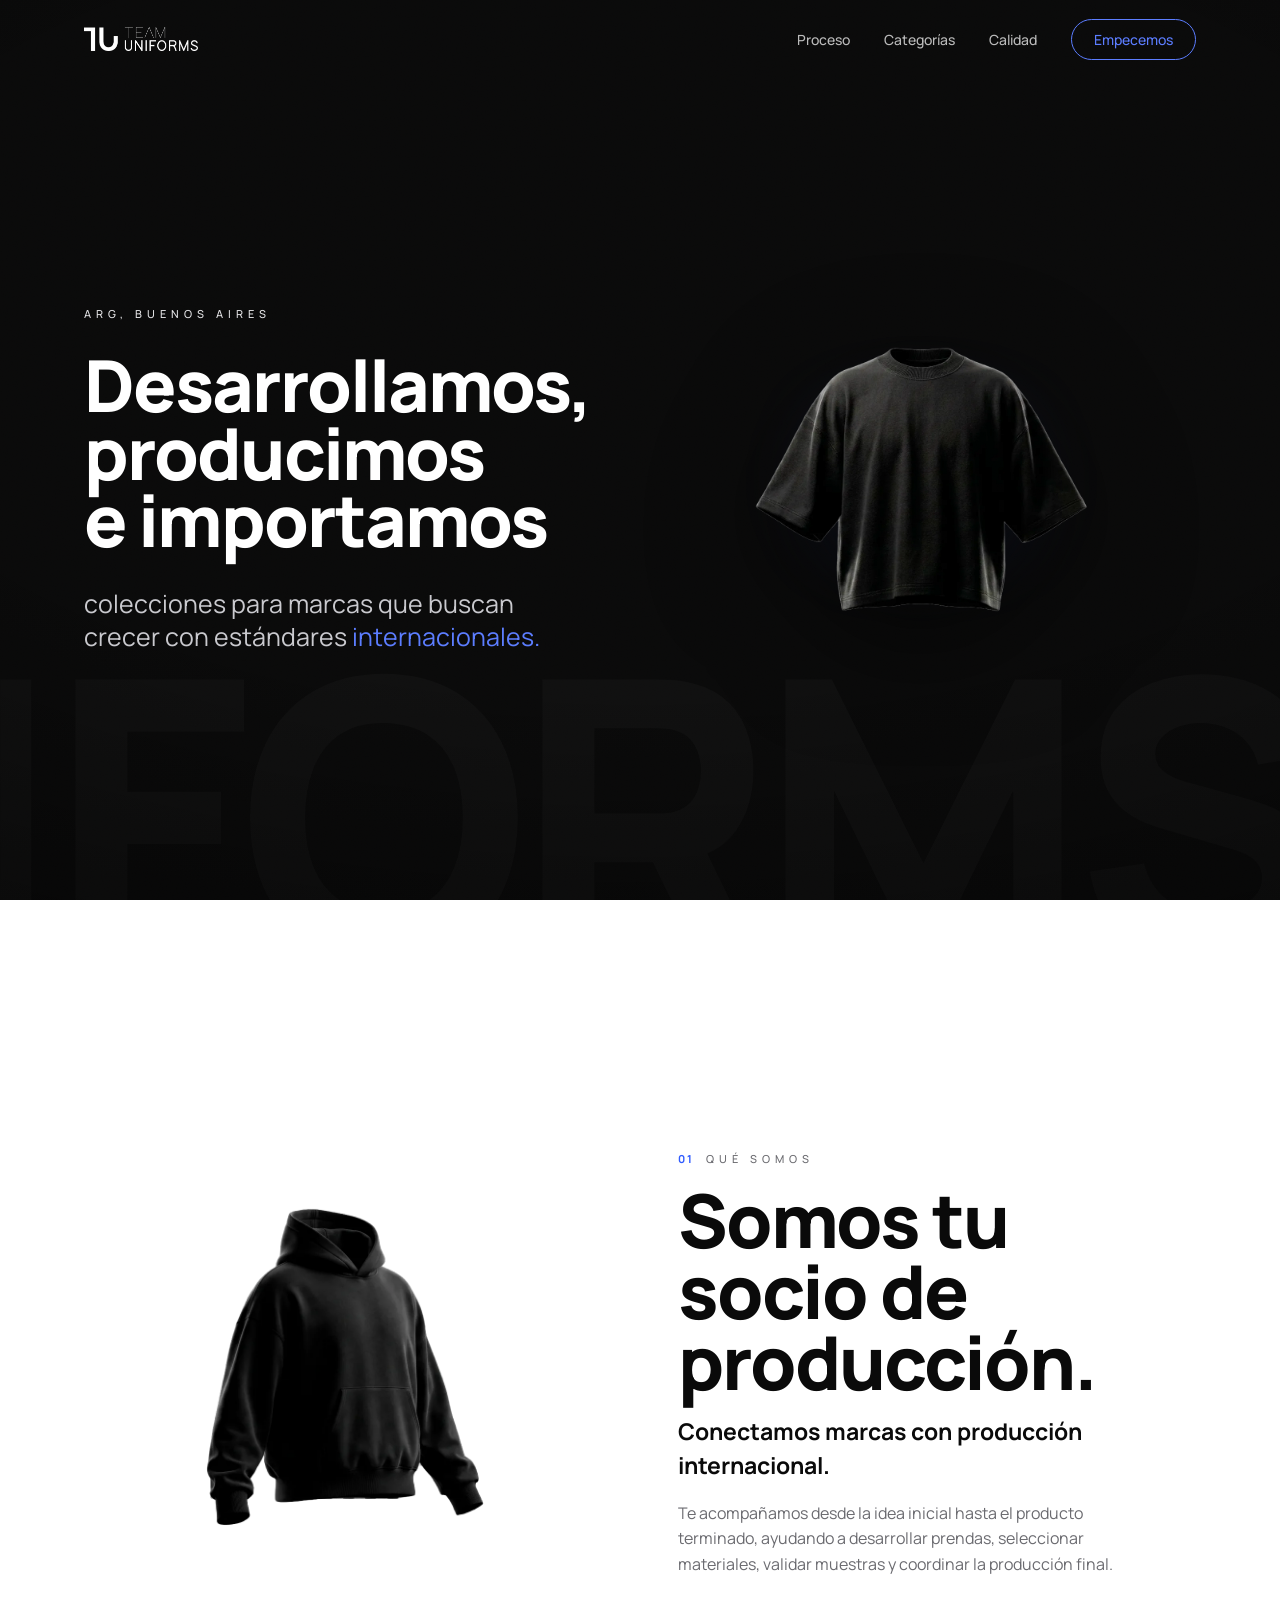
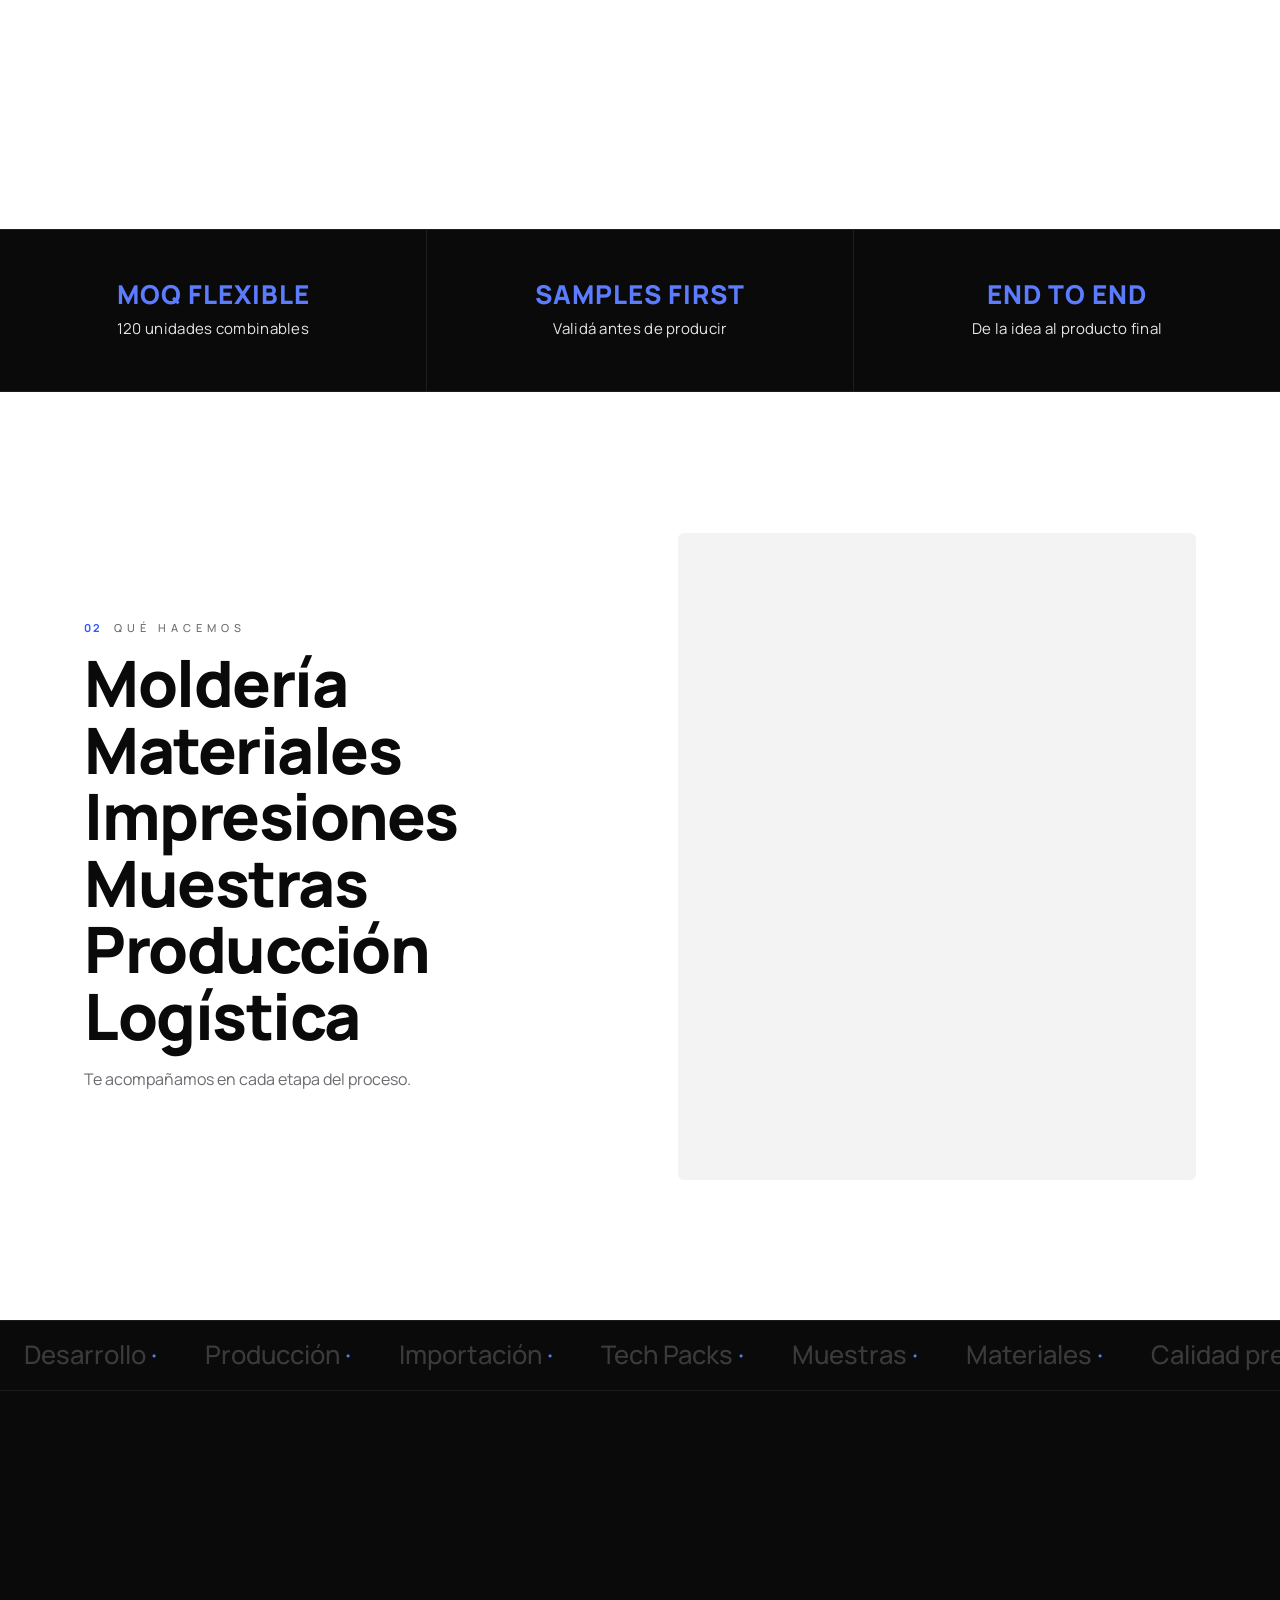
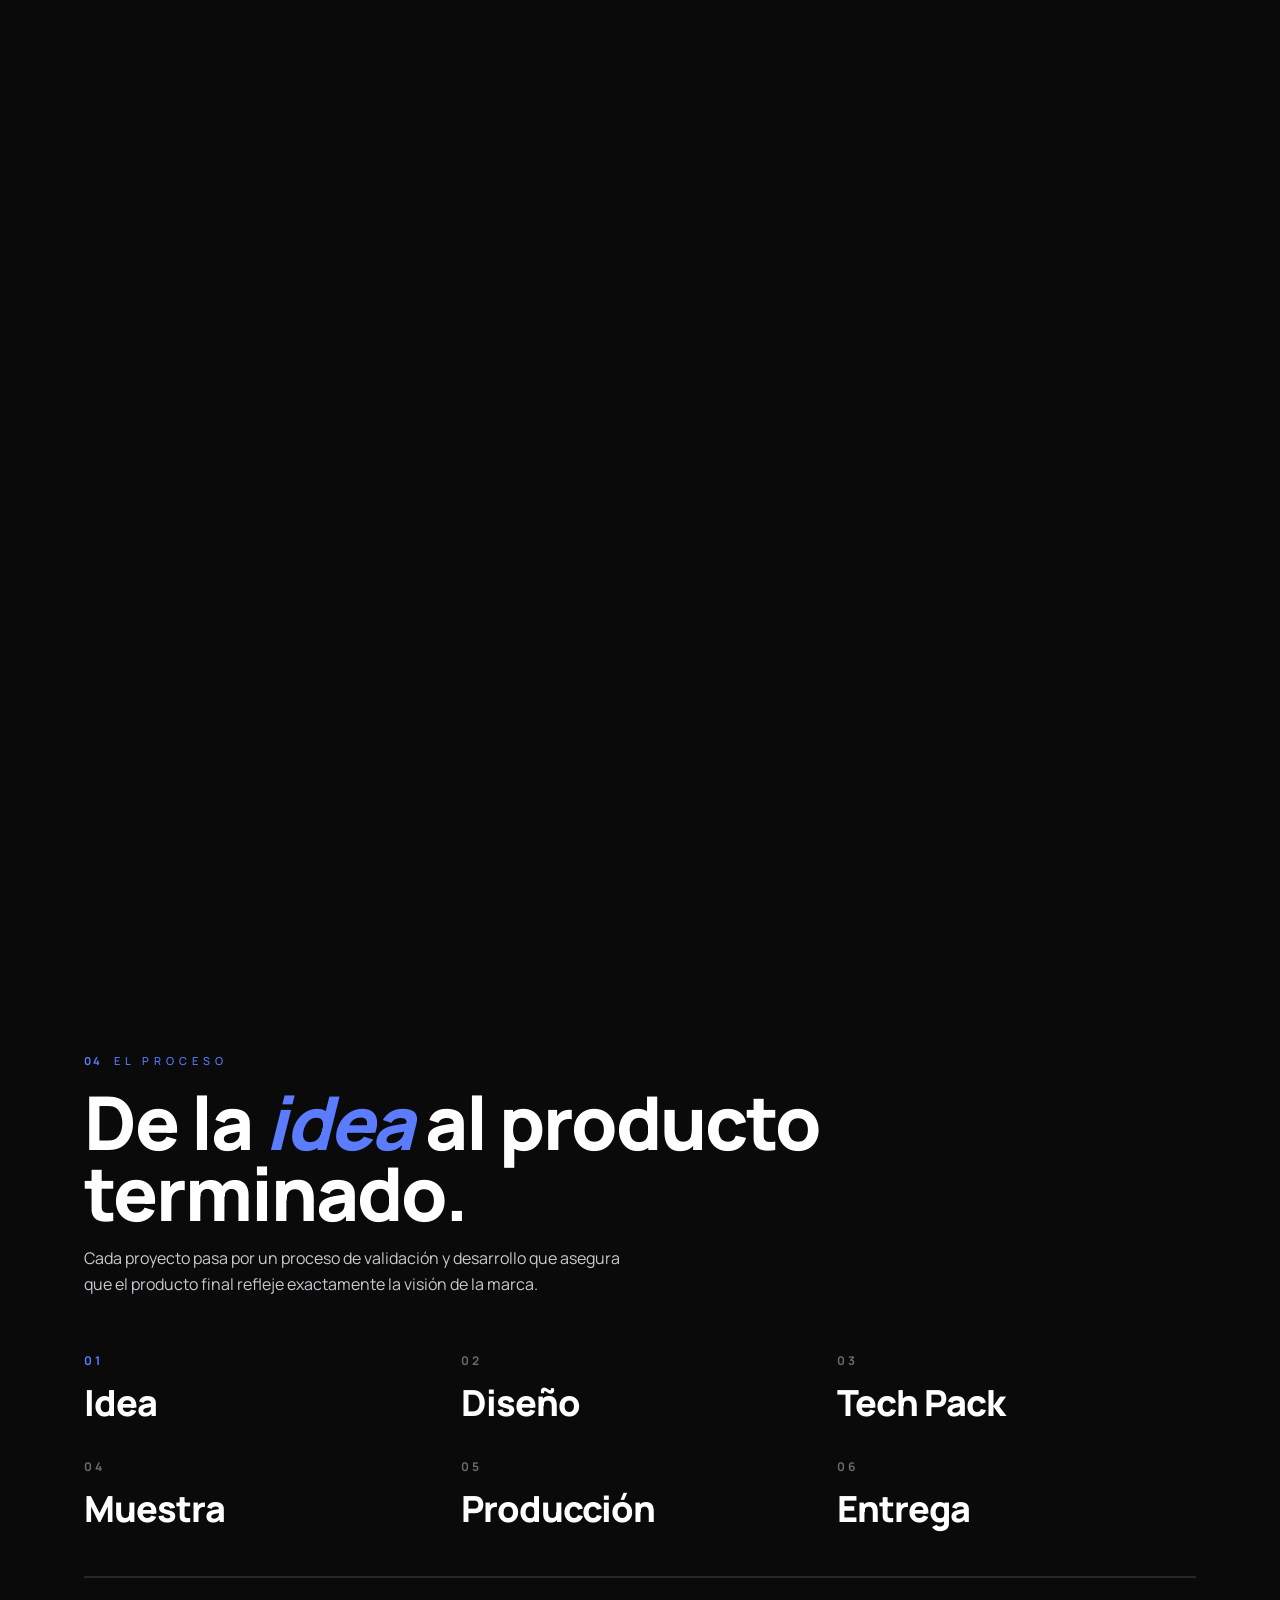
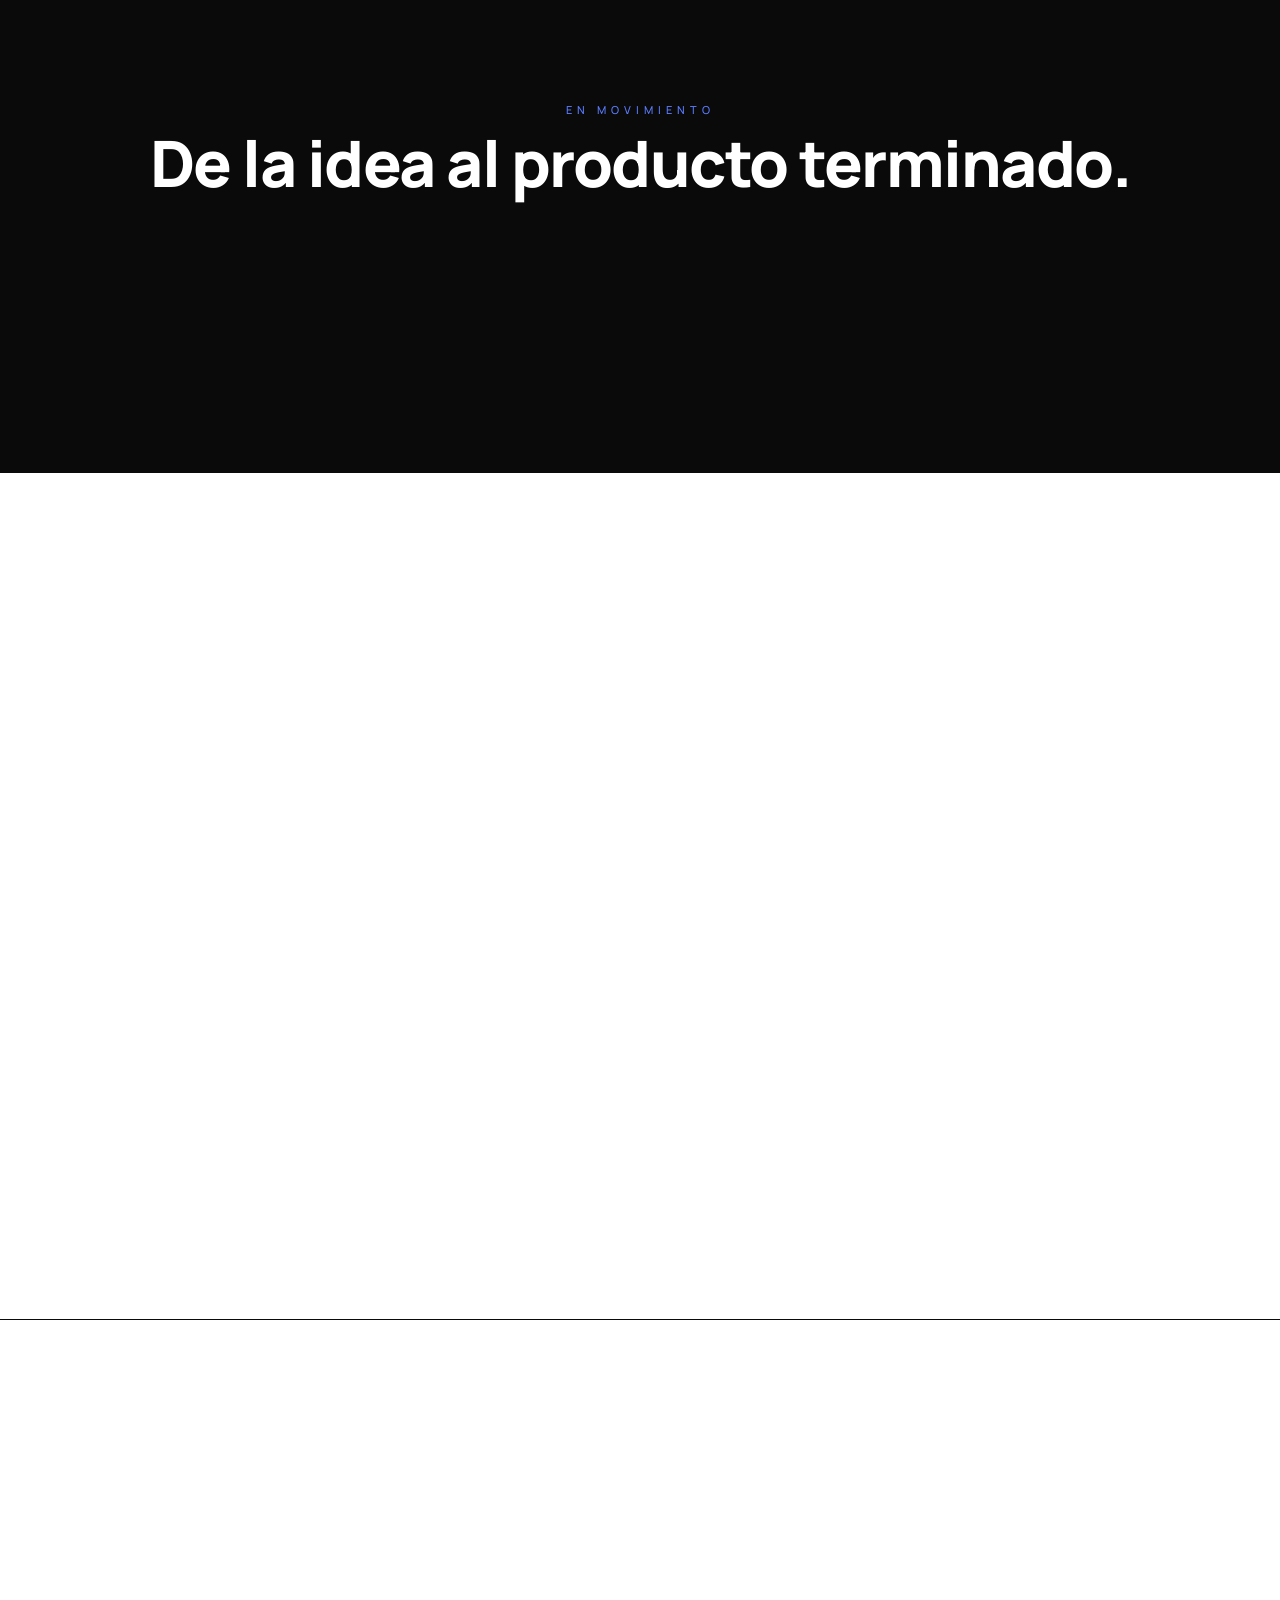
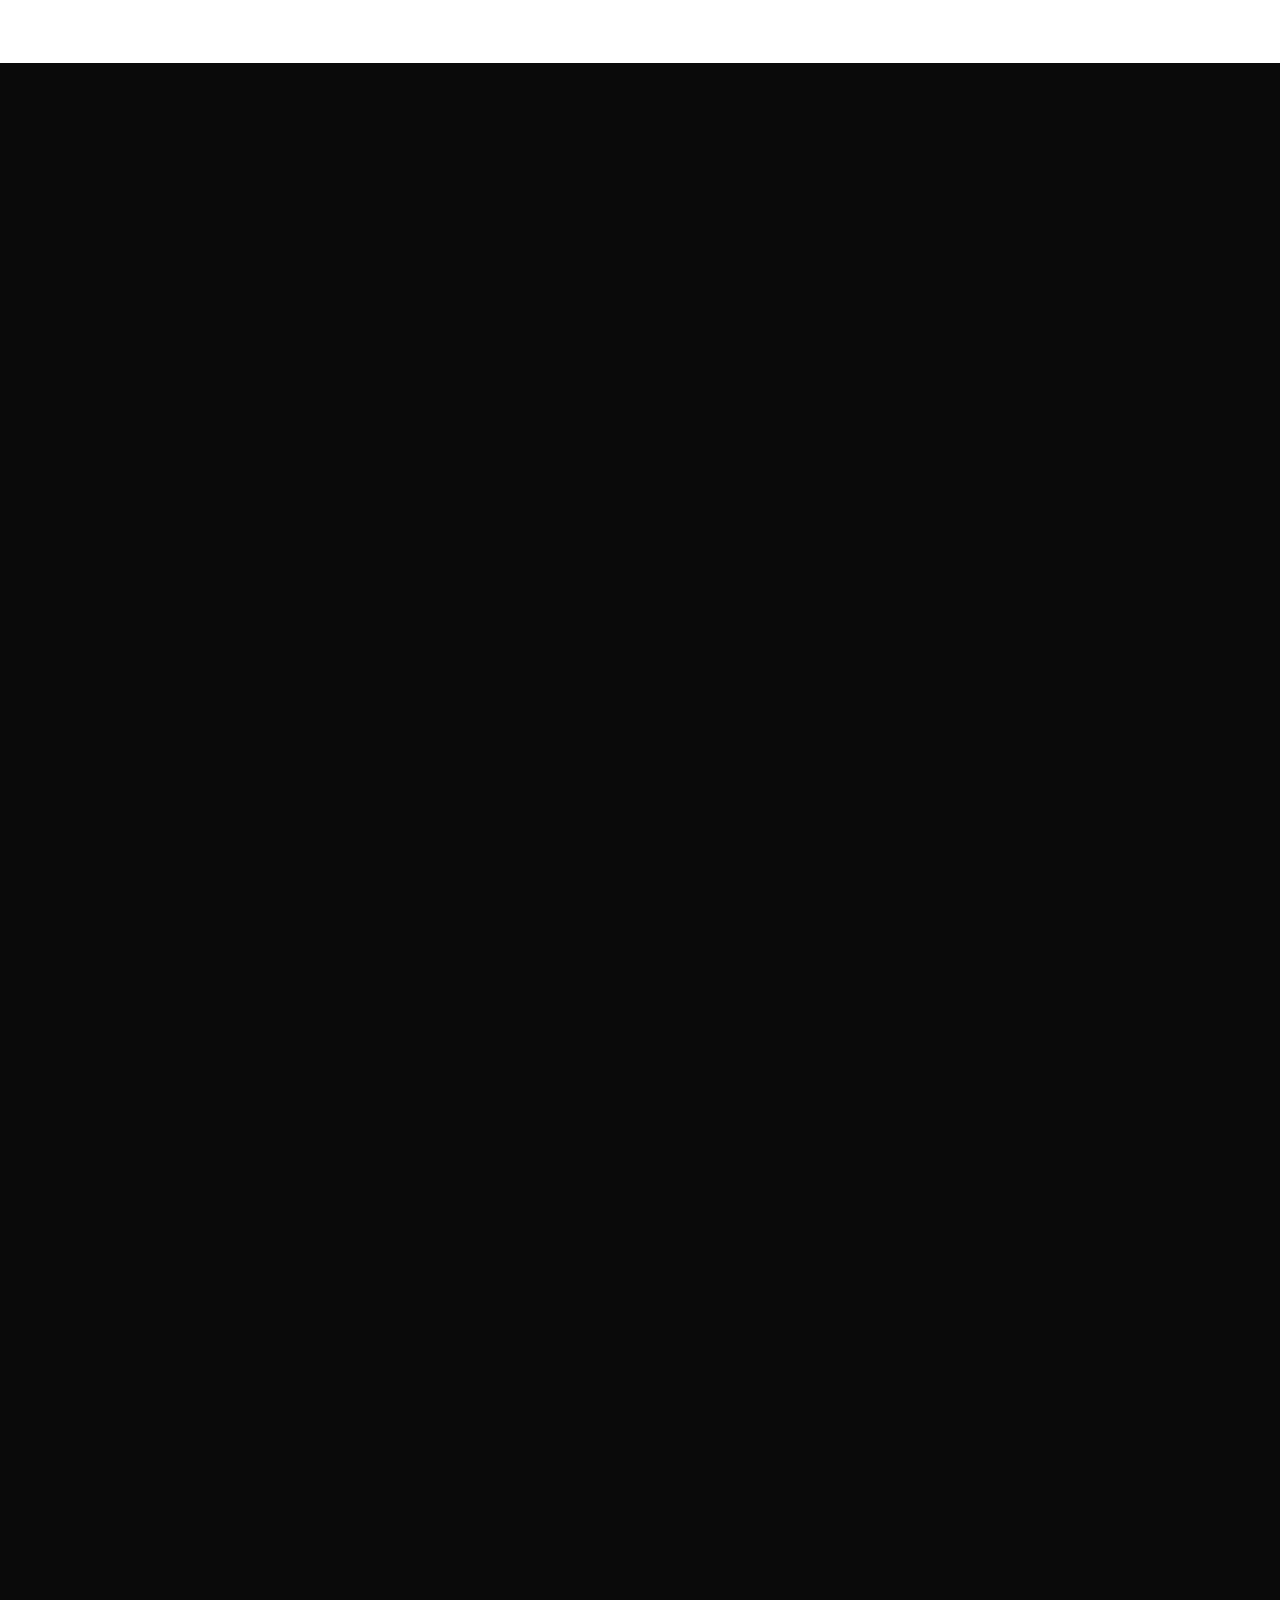
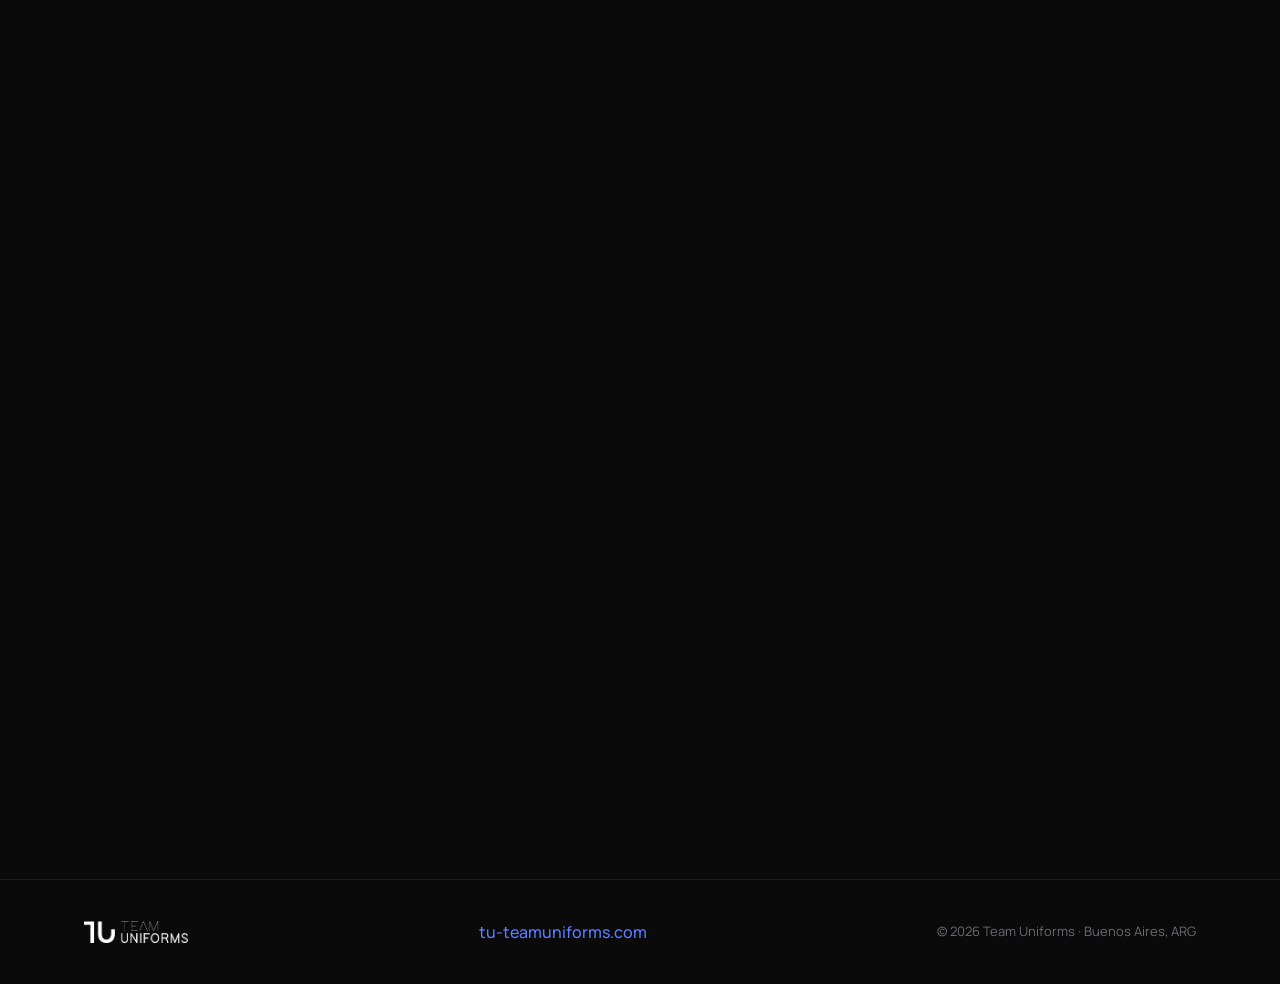
==== commit fa991037: "Performance: comprimir videos (13MB->0.45MB), PNG a WebP (2.4MB->112KB), quitar peso 600 de la fuent" ====
--- a/index.html
+++ b/index.html
@@ -14,9 +14,9 @@
   <meta property="og:image:height" content="630">
   <link rel="preconnect" href="https://fonts.googleapis.com">
   <link rel="preconnect" href="https://fonts.gstatic.com" crossorigin>
-  <link href="https://fonts.googleapis.com/css2?family=Manrope:wght@300;400;500;600;700;800&display=swap" rel="stylesheet">
+  <link href="https://fonts.googleapis.com/css2?family=Manrope:wght@300;400;500;700;800&display=swap" rel="stylesheet">
   <link rel="icon" type="image/svg+xml" href="assets/favicon.svg">
-  <link rel="preload" as="image" href="assets/render-web.png" fetchpriority="high">
+  <link rel="preload" as="image" href="assets/render-web.webp" fetchpriority="high">
   <link rel="stylesheet" href="css/styles.css">
 </head>
 <body>
@@ -61,7 +61,7 @@
         </div>
         <div class="hero-obj reveal-hero">
           <div class="hero-float">
-            <video class="hero-prenda" autoplay muted loop playsinline preload="auto" poster="assets/render-web.png" aria-label="Team Uniforms en movimiento">
+            <video class="hero-prenda" autoplay muted loop playsinline preload="auto" poster="assets/render-web.webp" aria-label="Team Uniforms en movimiento">
               <source src="assets/homevideo.mp4" type="video/mp4">
             </video>
           </div>
@@ -71,7 +71,7 @@
 
     <section id="socio" class="seccion seccion--blanco bloque cv">
       <div class="contenedor bloque-grid">
-        <div class="bloque-img bloque-img--float" role="img" aria-label="Buzo hoodie premium en negro" style="background-image:url('assets/hoodie.png');background-color:#fff;background-size:128%;background-repeat:no-repeat;background-position:center"></div>
+        <div class="bloque-img bloque-img--float" role="img" aria-label="Buzo hoodie premium en negro" style="background-image:url('assets/hoodie.webp');background-color:#fff;background-size:128%;background-repeat:no-repeat;background-position:center"></div>
         <div class="bloque-tx">
           <p class="label label--osc reveal"><span class="sec-num">01</span>Qué somos</p>
           <h2 class="tit-xl reveal">Somos tu socio de producción.</h2>
@@ -158,9 +158,9 @@
     <section id="categorias" class="seccion seccion--blanco cv">
       <div class="contenedor cat-grid">
         <div class="cat-fotos reveal">
-          <div class="cat-img cat-img--grande" role="img" aria-label="Hoodie negro premium" style="background-image:url('assets/hoodie.png');background-color:#fff"></div>
-          <div class="cat-img" role="img" aria-label="Remera oversize negra, frente y espalda" style="background-image:url('assets/mockup.png');background-color:#efeff0"></div>
-          <div class="cat-img" role="img" aria-label="Remera boxy oversize negra" style="background-image:url('assets/render-web.png');background-color:#fff"></div>
+          <div class="cat-img cat-img--grande" role="img" aria-label="Hoodie negro premium" style="background-image:url('assets/hoodie.webp');background-color:#fff"></div>
+          <div class="cat-img" role="img" aria-label="Remera oversize negra, frente y espalda" style="background-image:url('assets/mockup.webp');background-color:#efeff0"></div>
+          <div class="cat-img" role="img" aria-label="Remera boxy oversize negra" style="background-image:url('assets/render-web.webp');background-color:#fff"></div>
         </div>
         <div class="cat-tx">
           <p class="label label--osc reveal"><span class="sec-num">05</span>Categorías</p>
